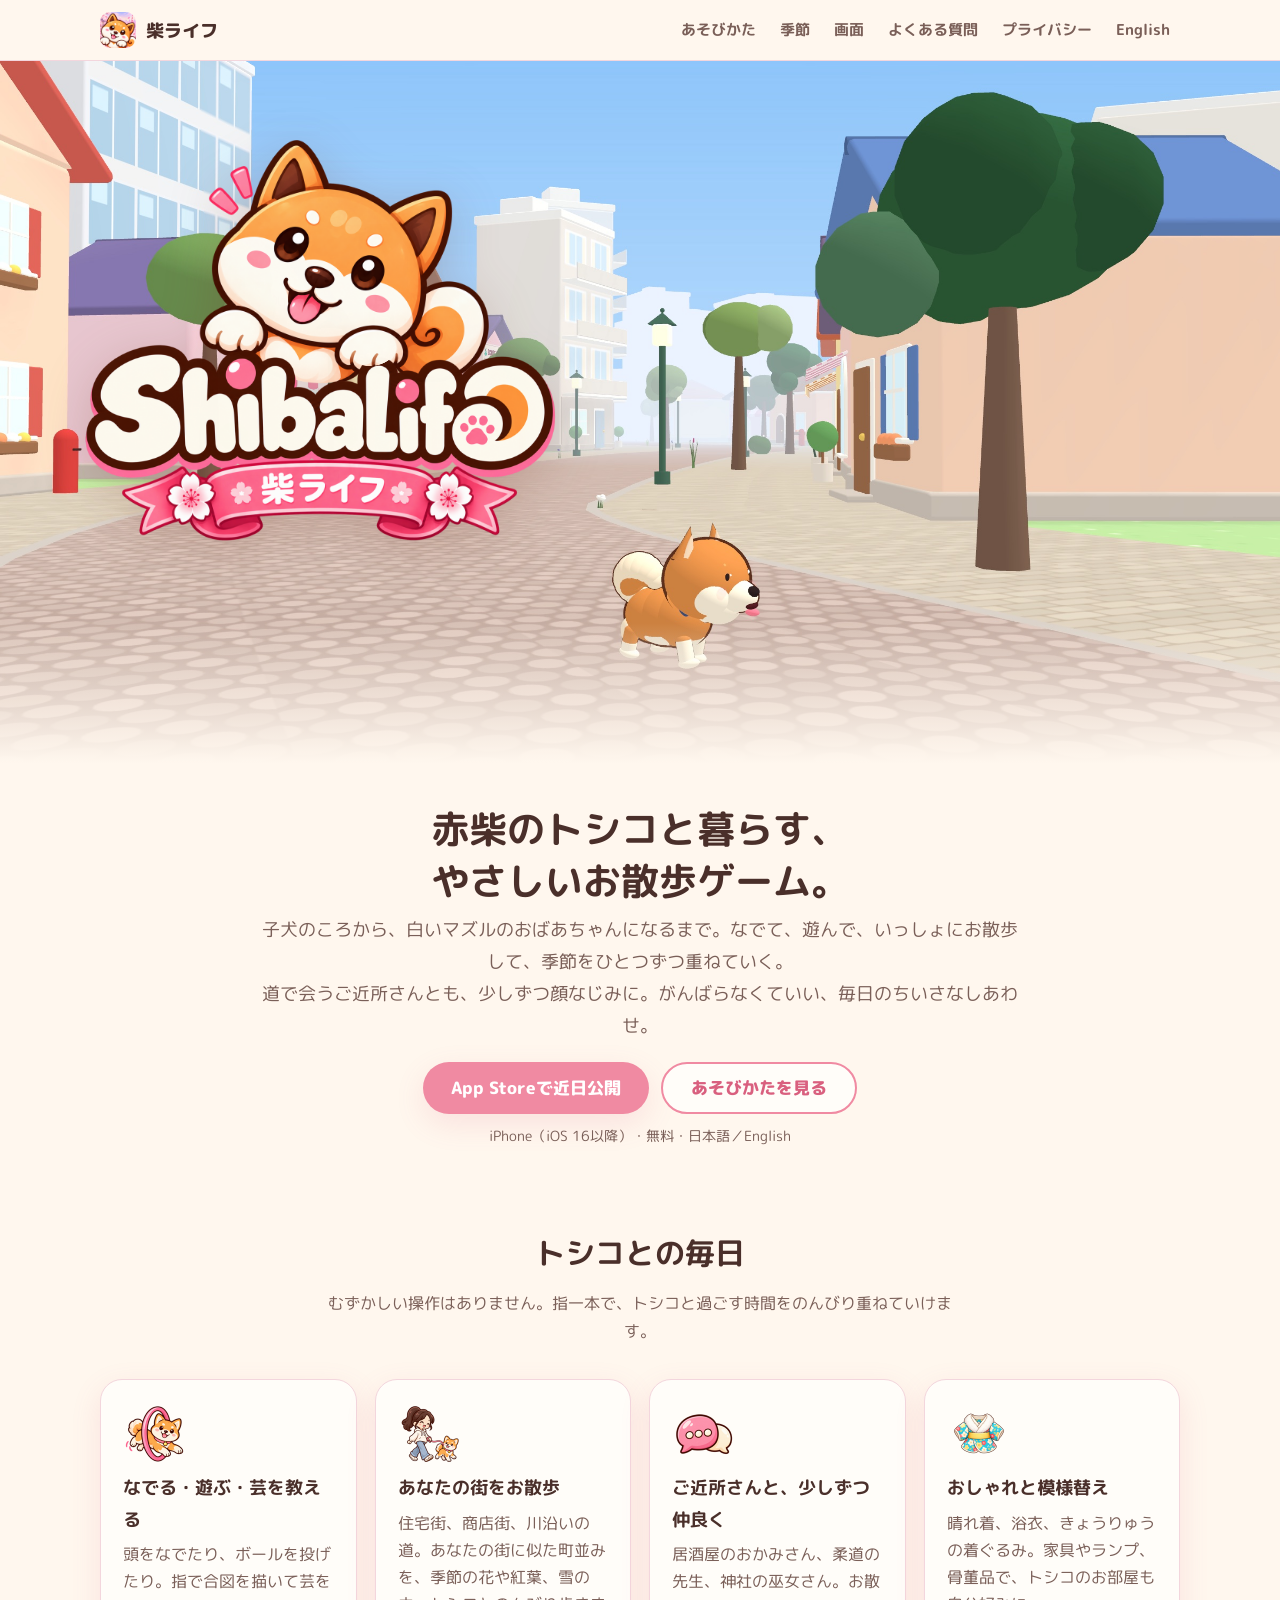
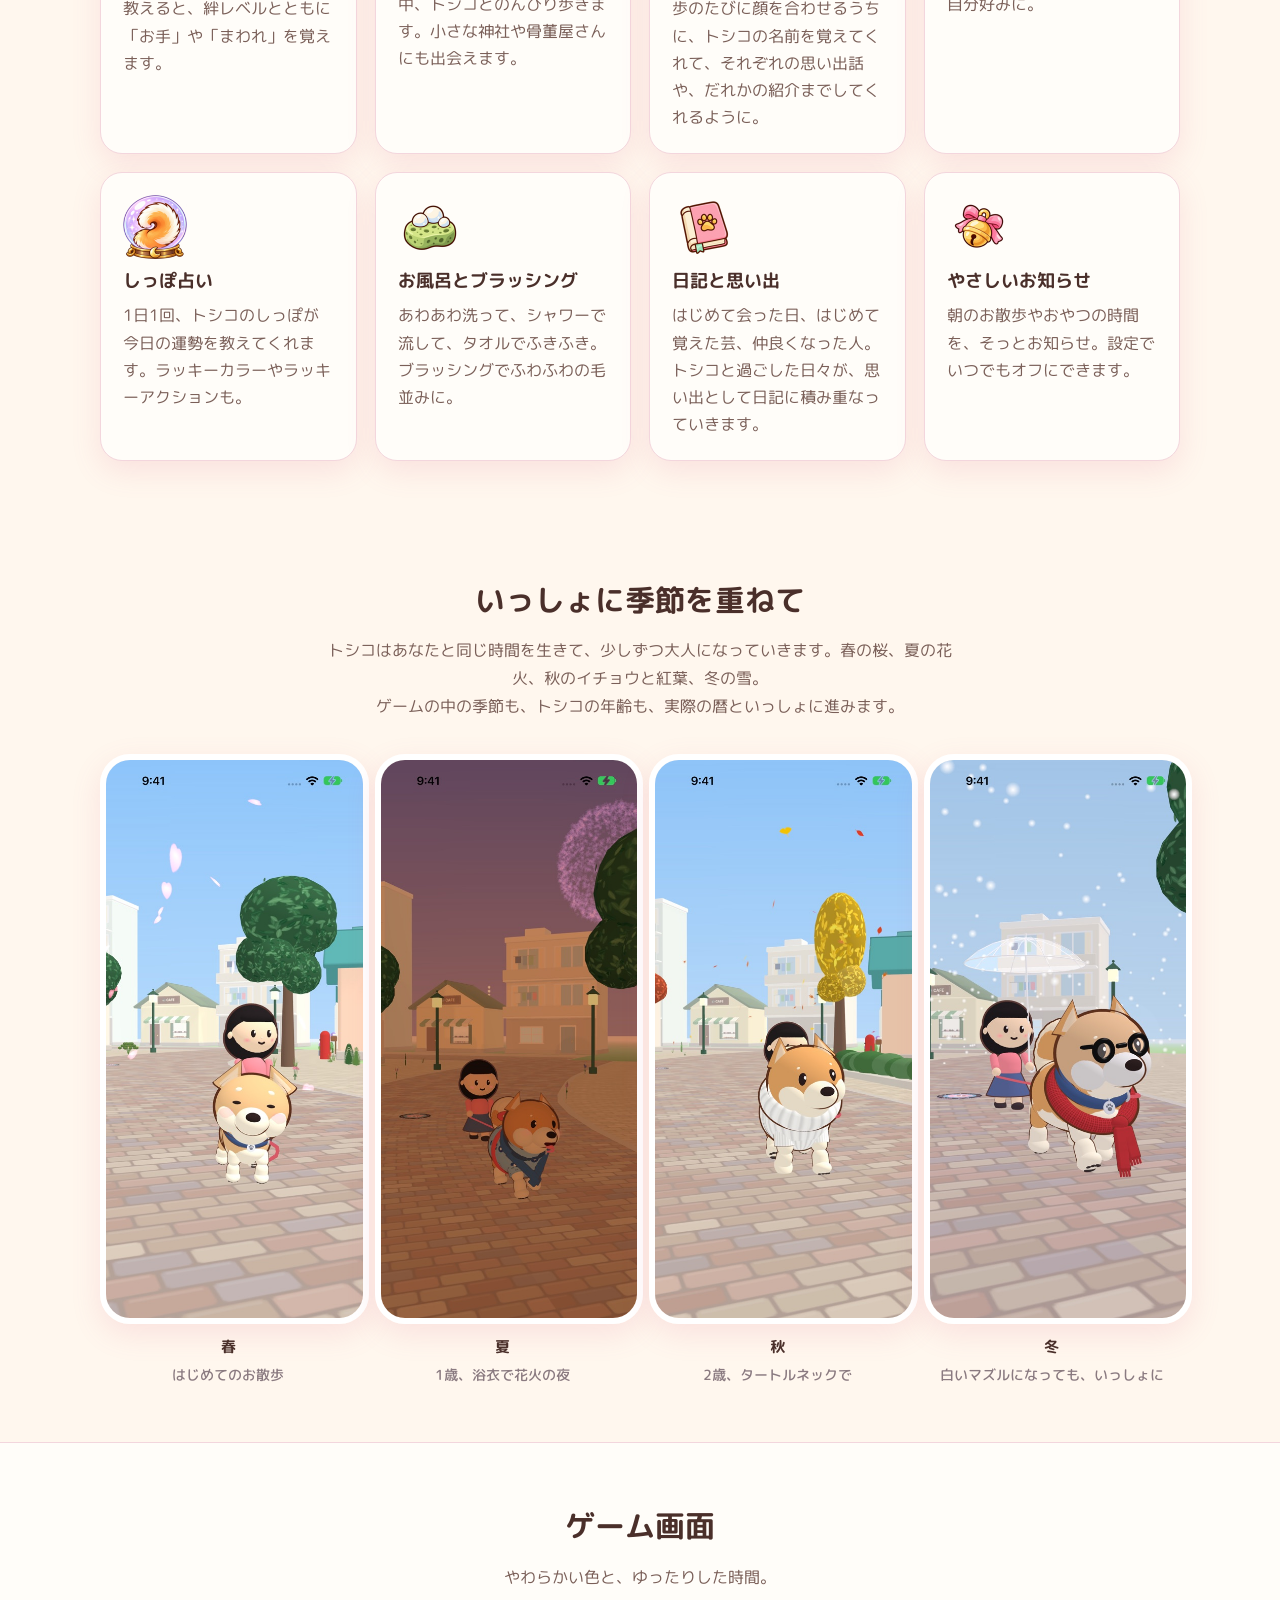
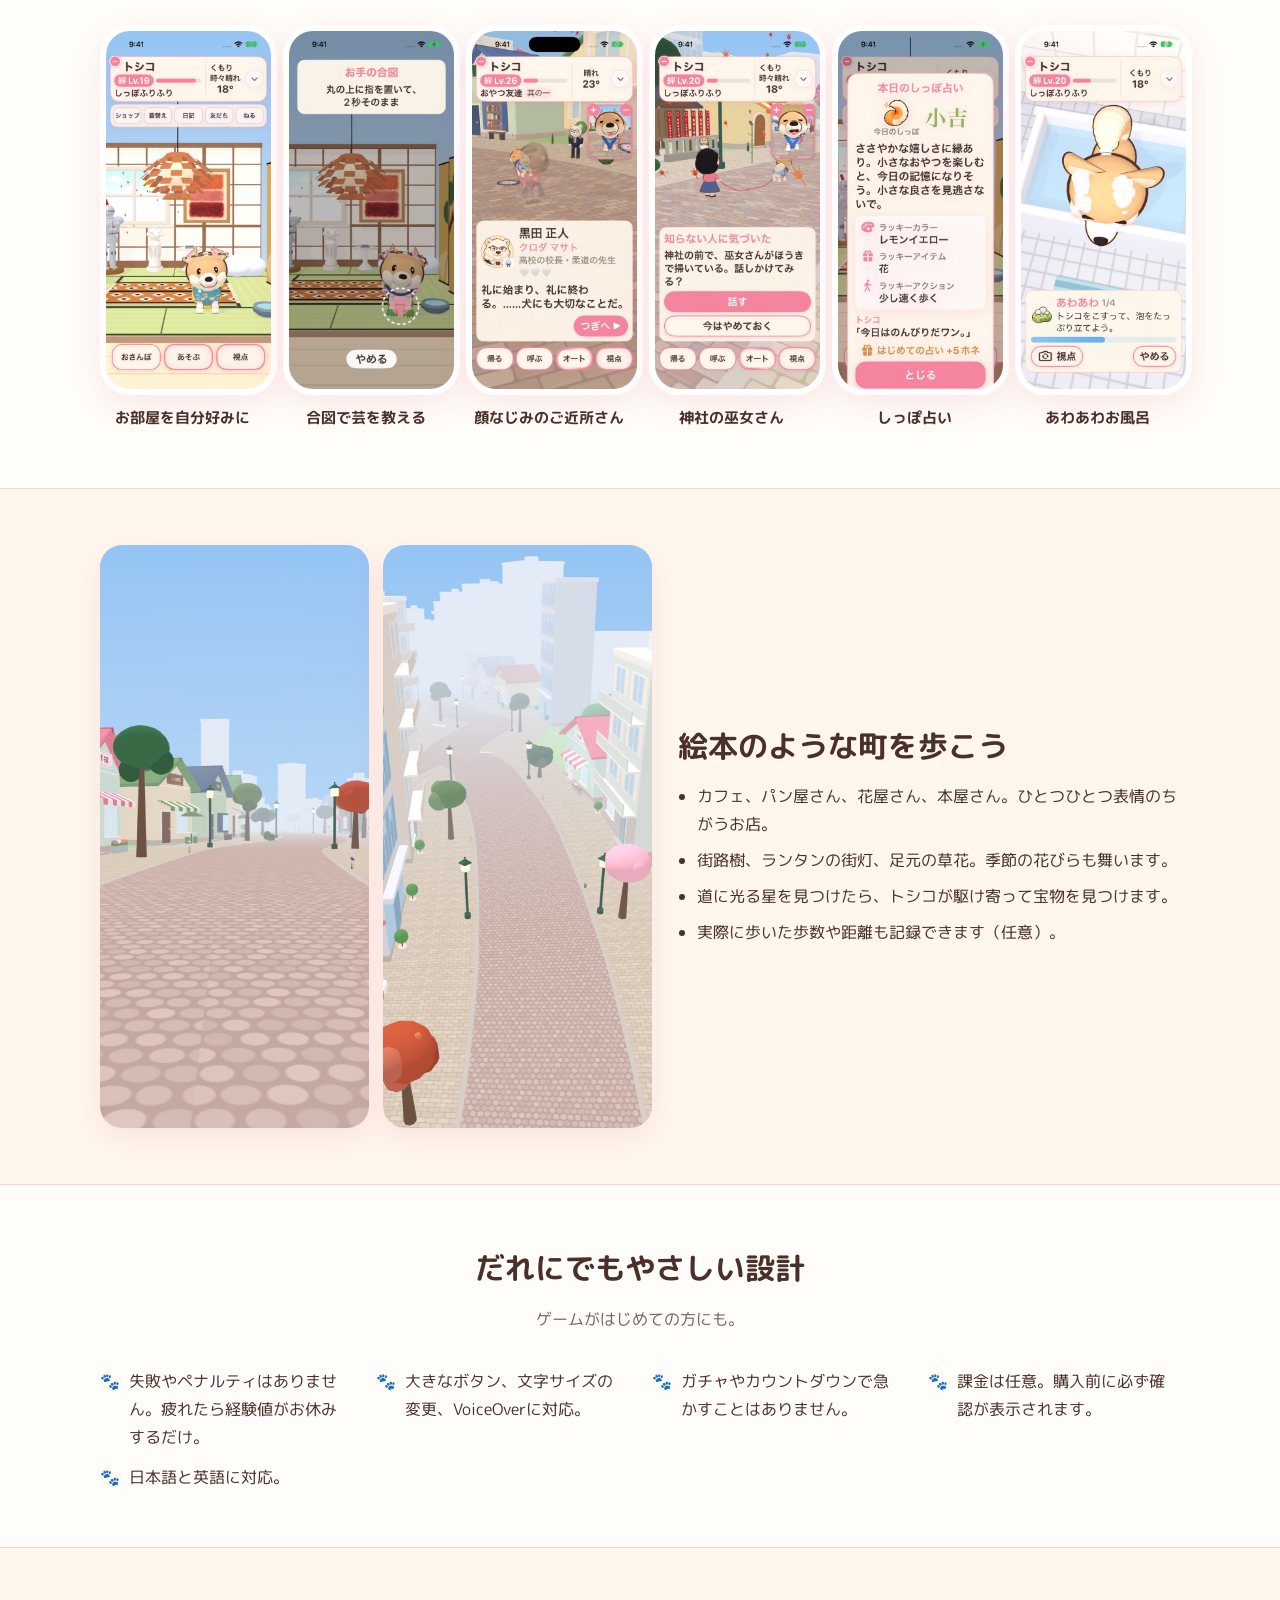
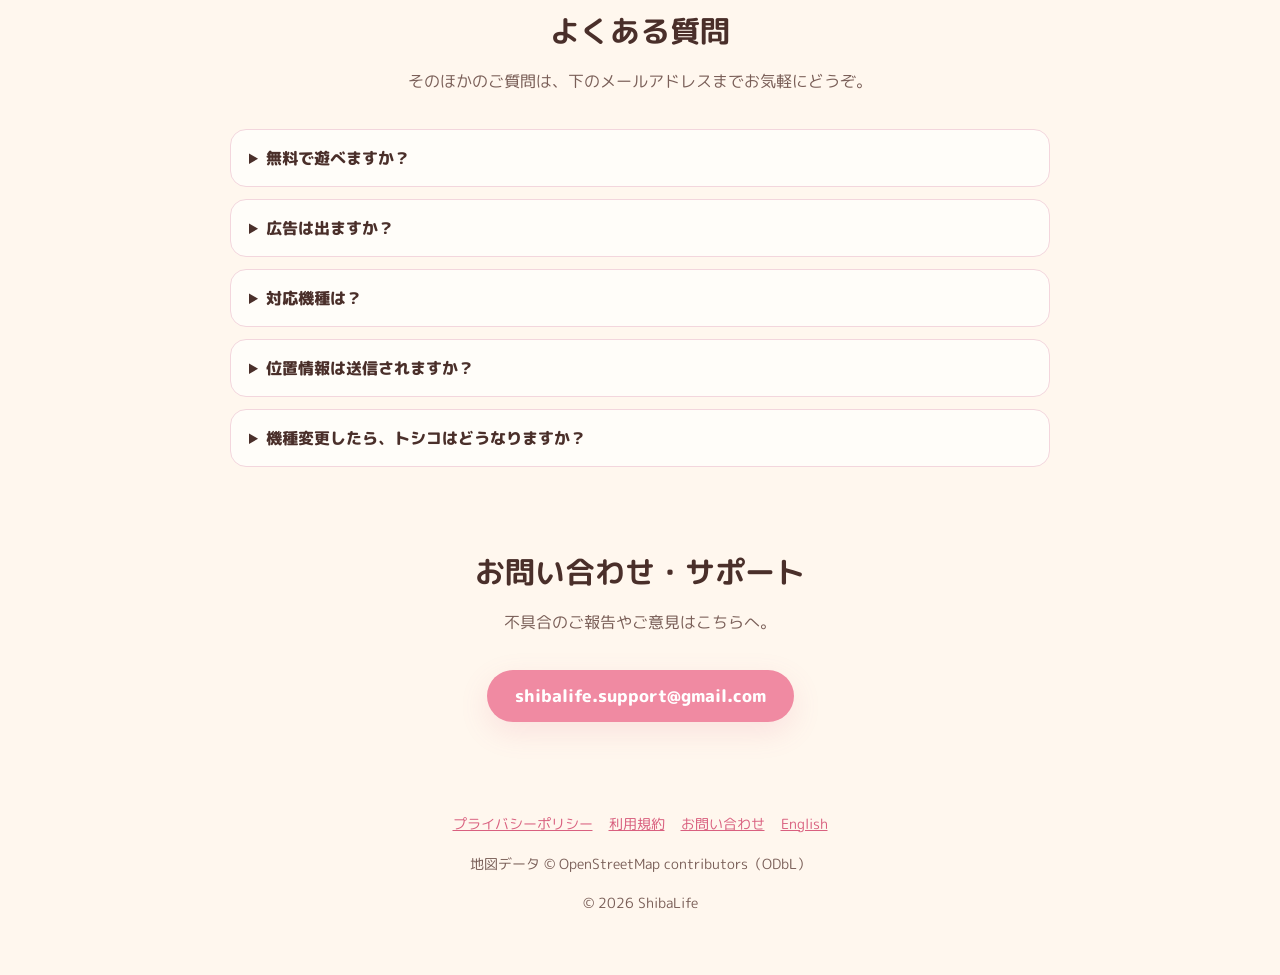
==== index.html @ 9d71ab6c "Site: new autumn picture (golden ginkgo, three kinds of falling leaves) Co-Authored-By: Claude Opus " ====
<!doctype html>
<html lang="ja">
<head>
<meta charset="utf-8">
<meta name="viewport" content="width=device-width, initial-scale=1">
<title>柴ライフ ShibaLife ｜ 柴犬トシコと暮らす、やさしいお散歩ゲーム（iPhone）</title>
<meta name="description" content="柴ライフ（ShibaLife）は、赤柴のトシコと暮らすiPhone向けのやさしいお散歩ゲーム。子犬から年を重ねるトシコと、季節をめぐり、ご近所さんと仲良くなりながら、あなたの街に似た町をいっしょにお散歩。失敗もペナルティもない、だれにでもやさしい設計です。">
<meta name="keywords" content="柴犬,柴犬ゲーム,犬ゲーム,お散歩ゲーム,育成ゲーム,iPhoneゲーム,癒しゲーム,東京,ShibaLife,柴ライフ">
<link rel="canonical" href="https://shibalife.jp/">
<link rel="alternate" hreflang="ja" href="https://shibalife.jp/">
<link rel="alternate" hreflang="en" href="https://shibalife.jp/en/">
<link rel="alternate" hreflang="x-default" href="https://shibalife.jp/">
<meta name="theme-color" content="#fdf1f3">
<link rel="icon" type="image/png" href="/img/favicon.png">
<link rel="apple-touch-icon" href="/img/apple-touch-icon.png">
<meta property="og:type" content="website">
<meta property="og:site_name" content="柴ライフ ShibaLife">
<meta property="og:title" content="柴ライフ ShibaLife ｜ 柴犬トシコと暮らすお散歩ゲーム">
<meta property="og:description" content="赤柴のトシコと暮らす、やさしいiPhoneゲーム。なでて、遊んで、あなたの街をいっしょにお散歩。">
<meta property="og:url" content="https://shibalife.jp/">
<meta property="og:image" content="https://shibalife.jp/img/og.jpg">
<meta property="og:image:width" content="1200">
<meta property="og:image:height" content="630">
<meta property="og:locale" content="ja_JP">
<meta property="og:locale:alternate" content="en_US">
<meta name="twitter:card" content="summary_large_image">
<meta name="twitter:title" content="柴ライフ ShibaLife">
<meta name="twitter:description" content="柴犬トシコと暮らす、やさしいお散歩ゲーム（iPhone）">
<meta name="twitter:image" content="https://shibalife.jp/img/og.jpg">
<link rel="preconnect" href="https://fonts.googleapis.com">
<link rel="preconnect" href="https://fonts.gstatic.com" crossorigin>
<link href="https://fonts.googleapis.com/css2?family=M+PLUS+Rounded+1c:wght@500;700;800&display=swap" rel="stylesheet">
<link rel="stylesheet" href="/style.css">
<script type="application/ld+json">
{
  "@context": "https://schema.org",
  "@type": "MobileApplication",
  "name": "柴ライフ ShibaLife",
  "alternateName": ["ShibaLife", "柴ライフ", "Shiba Life - Toshiko's Story"],
  "operatingSystem": "iOS 16.0以降",
  "applicationCategory": "GameApplication",
  "genre": "シミュレーション",
  "inLanguage": ["ja", "en"],
  "description": "赤柴のトシコと暮らす、やさしいお散歩ゲーム。子犬から年を重ねるトシコと季節をめぐり、ご近所さんと仲良くなりながら、あなたの街をいっしょにお散歩。",
  "image": "https://shibalife.jp/img/og.jpg",
  "screenshot": ["https://shibalife.jp/img/s_ja_room.jpg", "https://shibalife.jp/img/s_ja_trick.jpg", "https://shibalife.jp/img/s_ja_neighbor.jpg", "https://shibalife.jp/img/s_ja_shrine.jpg", "https://shibalife.jp/img/s_ja_fortune.jpg", "https://shibalife.jp/img/s_ja_bath.jpg"],
  "offers": { "@type": "Offer", "price": "0", "priceCurrency": "JPY" },
  "url": "https://shibalife.jp/"
}
</script>
<script type="application/ld+json">
{
  "@context": "https://schema.org",
  "@type": "FAQPage",
  "mainEntity": [
    {"@type": "Question", "name": "無料で遊べますか？", "acceptedAnswer": {"@type": "Answer", "text": "はい、無料で最後まで遊べます。見た目アイテム用の「ホシ」を任意で購入できるほか、広告が表示されなくなり、入会時と毎月ホシがもらえる「SLケネルクラブ」（月額¥500）もあります（ホシの数は購入画面に表示されます）。遊びの進み方は変わりません。"}},
    {"@type": "Question", "name": "広告は出ますか？", "acceptedAnswer": {"@type": "Answer", "text": "本アプリは広告を表示する場合があります（動画広告、全画面広告、バナー広告など）。広告の表示形式は今後変わることがあります。「SLケネルクラブ」に入会すると広告は表示されません。購入は任意で、購入前に必ず確認が表示されます。"}},
    {"@type": "Question", "name": "対応機種は？", "acceptedAnswer": {"@type": "Answer", "text": "iOS 16.0以降のiPhone（iPhone X以降）に対応しています。"}},
    {"@type": "Question", "name": "位置情報は送信されますか？", "acceptedAnswer": {"@type": "Answer", "text": "正確な位置は端末の外へ送りません。天気と街並みを調べるときだけ、約1kmに丸めたおおまかな範囲を使います。"}}
  ]
}
</script>
</head>
<body>
<header class="top">
  <div class="wrap">
    <a class="brand" href="/"><img src="/img/apple-touch-icon.png" alt="" width="36" height="36">柴ライフ</a>
    <nav aria-label="メニュー">
      <a href="#features">あそびかた</a>
      <a class="hide-sm" href="#seasons">季節</a>
      <a class="hide-sm" href="#screens">画面</a>
      <a class="hide-sm" href="#faq">よくある質問</a>
      <a class="hide-sm" href="/privacy.html">プライバシー</a>
      <a href="/en/" hreflang="en" lang="en">English</a>
    </nav>
  </div>
</header>

<main>
  <div class="hero">
    <div class="scene wide wide-only">
      <img src="/img/hero_street.jpg" width="2400" height="1350" alt="ShibaLife の町並みを散歩する赤柴のトシコ" fetchpriority="high">
      <div class="lockup" aria-hidden="true">
        <img class="dog" src="/img/toshiko.png" width="800" height="800" alt="">
        <img class="paws" src="/img/toshiko.png" width="800" height="800" alt="">
        <img class="logo" src="/img/logo.png" width="1400" height="505" alt="">
        <img class="ribbon" src="/img/ribbon.png" width="1100" height="367" alt="">
      </div>
    </div>
    <div class="scene tall-only">
      <img src="/img/hero_title.jpg" width="1206" height="1250" alt="柴ライフ ShibaLife のタイトル画面：桜と東京の街並み、ロゴから顔をのぞかせるトシコ">
    </div>
    <div class="cta-band reveal">
      <div class="wrap">
        <h1>赤柴のトシコと暮らす、<br>やさしいお散歩ゲーム。</h1>
        <p class="lead">子犬のころから、白いマズルのおばあちゃんになるまで。なでて、遊んで、いっしょにお散歩して、季節をひとつずつ重ねていく。<br>道で会うご近所さんとも、少しずつ顔なじみに。がんばらなくていい、毎日のちいさなしあわせ。</p>
        <div class="btns">
          <span class="btn" aria-disabled="true">App Storeで近日公開</span>
          <a class="btn ghost" href="#features">あそびかたを見る</a>
        </div>
        <p class="note">iPhone（iOS 16以降）・無料・日本語／English</p>
      </div>
    </div>
  </div>

  <section data-reveal id="features">
    <div class="wrap">
      <h2>トシコとの毎日</h2>
      <p class="sub">むずかしい操作はありません。指一本で、トシコと過ごす時間をのんびり重ねていけます。</p>
      <div class="cards">
        <article class="card"><img class="ic" src="/img/ic/training.png" width="64" height="64" alt=""><h3>なでる・遊ぶ・芸を教える</h3><p>頭をなでたり、ボールを投げたり。指で合図を描いて芸を教えると、絆レベルとともに「お手」や「まわれ」を覚えます。</p></article>
        <article class="card"><img class="ic" src="/img/ic/walking.png" width="64" height="64" alt=""><h3>あなたの街をお散歩</h3><p>住宅街、商店街、川沿いの道。あなたの街に似た町並みを、季節の花や紅葉、雪の中、トシコとのんびり歩きます。小さな神社や骨董屋さんにも出会えます。</p></article>
        <article class="card"><img class="ic" src="/img/ic/chat.png" width="64" height="64" alt=""><h3>ご近所さんと、少しずつ仲良く</h3><p>居酒屋のおかみさん、柔道の先生、神社の巫女さん。お散歩のたびに顔を合わせるうちに、トシコの名前を覚えてくれて、それぞれの思い出話や、だれかの紹介までしてくれるように。</p></article>
        <article class="card"><img class="ic" src="/img/ic/floral_kimono.png" width="64" height="64" alt=""><h3>おしゃれと模様替え</h3><p>晴れ着、浴衣、きょうりゅうの着ぐるみ。家具やランプ、骨董品で、トシコのお部屋も自分好みに。</p></article>
        <article class="card"><img class="ic" src="/img/ic/fortune.png" width="64" height="64" alt=""><h3>しっぽ占い</h3><p>1日1回、トシコのしっぽが今日の運勢を教えてくれます。ラッキーカラーやラッキーアクションも。</p></article>
        <article class="card"><img class="ic" src="/img/ic/lather.png" width="64" height="64" alt=""><h3>お風呂とブラッシング</h3><p>あわあわ洗って、シャワーで流して、タオルでふきふき。ブラッシングでふわふわの毛並みに。</p></article>
        <article class="card"><img class="ic" src="/img/ic/diary.png" width="64" height="64" alt=""><h3>日記と思い出</h3><p>はじめて会った日、はじめて覚えた芸、仲良くなった人。トシコと過ごした日々が、思い出として日記に積み重なっていきます。</p></article>
        <article class="card"><img class="ic" src="/img/ic/little_bell.png" width="64" height="64" alt=""><h3>やさしいお知らせ</h3><p>朝のお散歩やおやつの時間を、そっとお知らせ。設定でいつでもオフにできます。</p></article>
      </div>
    </div>
  </section>

  <section data-reveal id="seasons">
    <div class="wrap">
      <h2>いっしょに季節を重ねて</h2>
      <p class="sub">トシコはあなたと同じ時間を生きて、少しずつ大人になっていきます。春の桜、夏の花火、秋のイチョウと紅葉、冬の雪。<br>ゲームの中の季節も、トシコの年齢も、実際の暦といっしょに進みます。</p>
      <div class="shots four">
        <figure><img src="/img/season_spring.jpg" width="506" height="1100" loading="lazy" alt="桜の花びらが舞う春の道を、首輪とリードだけの子犬のトシコが歩く"><figcaption>春<small>はじめてのお散歩</small></figcaption></figure>
        <figure><img src="/img/season_summer.jpg" width="506" height="1100" loading="lazy" alt="花火が上がる夏の夕暮れ、浴衣を着た1歳のトシコ"><figcaption>夏<small>1歳、浴衣で花火の夜</small></figcaption></figure>
        <figure><img src="/img/season_autumn.jpg" width="506" height="1100" loading="lazy" alt="黄色いイチョウと紅葉の葉が舞う秋の道、白いリブのタートルネックを着た2歳のトシコ"><figcaption>秋<small>2歳、タートルネックで</small></figcaption></figure>
        <figure><img src="/img/season_winter.jpg" width="506" height="1100" loading="lazy" alt="雪の中、マフラーと黒ぶちめがねの、マズルが白くなったトシコ"><figcaption>冬<small>白いマズルになっても、いっしょに</small></figcaption></figure>
      </div>
    </div>
  </section>

  <section data-reveal id="screens" style="background: var(--paper); border-block: 1.5px solid var(--line);">
    <div class="wrap">
      <h2>ゲーム画面</h2>
      <p class="sub">やわらかい色と、ゆったりした時間。</p>
      <div class="shots">
        <figure><img src="/img/s_ja_room.jpg" width="506" height="1100" loading="lazy" alt="家具や骨董品を飾った和室で、晴れ着と花かんむりのトシコ"><figcaption>お部屋を自分好みに</figcaption></figure>
        <figure><img src="/img/s_ja_trick.jpg" width="506" height="1100" loading="lazy" alt="丸の上に指を置いて「お手」を教える画面"><figcaption>合図で芸を教える</figcaption></figure>
        <figure><img src="/img/s_ja_neighbor.jpg" width="506" height="1100" loading="lazy" alt="柔道の先生、黒田正人さんと話すお散歩中の場面"><figcaption>顔なじみのご近所さん</figcaption></figure>
        <figure><img src="/img/s_ja_shrine.jpg" width="506" height="1100" loading="lazy" alt="神社の前で掃除をする巫女さんに出会う場面"><figcaption>神社の巫女さん</figcaption></figure>
        <figure><img src="/img/s_ja_fortune.jpg" width="506" height="1100" loading="lazy" alt="しっぽ占いの結果。小吉とラッキーカラー"><figcaption>しっぽ占い</figcaption></figure>
        <figure><img src="/img/s_ja_bath.jpg" width="506" height="1100" loading="lazy" alt="お風呂で泡だらけのトシコ"><figcaption>あわあわお風呂</figcaption></figure>
      </div>
    </div>
  </section>

  <section data-reveal id="town">
    <div class="wrap town">
      <div class="pics">
        <img src="/img/town_street.jpg" width="460" height="1000" loading="lazy" alt="パステルカラーのお店が並ぶ通り">
        <img src="/img/town_aerial.jpg" width="460" height="1000" loading="lazy" alt="上から見たお散歩道と町並み">
      </div>
      <div>
        <h2 style="text-align:left">絵本のような町を歩こう</h2>
        <ul>
          <li>カフェ、パン屋さん、花屋さん、本屋さん。ひとつひとつ表情のちがうお店。</li>
          <li>街路樹、ランタンの街灯、足元の草花。季節の花びらも舞います。</li>
          <li>道に光る星を見つけたら、トシコが駆け寄って宝物を見つけます。</li>
          <li>実際に歩いた歩数や距離も記録できます（任意）。</li>
        </ul>
      </div>
    </div>
  </section>

  <section data-reveal class="promise">
    <div class="wrap">
      <h2>だれにでもやさしい設計</h2>
      <p class="sub">ゲームがはじめての方にも。</p>
      <ul>
        <li>失敗やペナルティはありません。疲れたら経験値がお休みするだけ。</li>
        <li>大きなボタン、文字サイズの変更、VoiceOverに対応。</li>
        <li>ガチャやカウントダウンで急かすことはありません。</li>
        <li>課金は任意。購入前に必ず確認が表示されます。</li>
        <li>日本語と英語に対応。</li>
      </ul>
    </div>
  </section>

  <section id="faq">
    <div class="wrap" style="max-width: 820px;">
      <h2>よくある質問</h2>
      <p class="sub">そのほかのご質問は、下のメールアドレスまでお気軽にどうぞ。</p>
      <details><summary>無料で遊べますか？</summary><p>はい、無料で最後まで遊べます。見た目アイテム用の「ホシ」を任意で購入できるほか、広告が表示されなくなり、入会時と毎月ホシがもらえる「SLケネルクラブ」（月額¥500）もあります（ホシの数は購入画面に表示されます）。遊びの進み方は変わりません。</p></details>
      <details><summary>広告は出ますか？</summary><p>本アプリは広告を表示する場合があります（動画広告、全画面広告、バナー広告など）。広告の表示形式は今後変わることがあります。「SLケネルクラブ」に入会すると広告は表示されません。購入は任意で、購入前に必ず確認が表示されます。</p></details>
      <details><summary>対応機種は？</summary><p>iOS 16.0以降のiPhone（iPhone X以降）に対応しています。</p></details>
      <details><summary>位置情報は送信されますか？</summary><p>正確な位置は端末の外へ送りません。天気と街並みを調べるときだけ、約1kmに丸めたおおまかな範囲を使います。くわしくは<a href="/privacy.html">プライバシーポリシー</a>をご覧ください。</p></details>
      <details><summary>機種変更したら、トシコはどうなりますか？</summary><p>設定の「引き継ぎ・バックアップ」で引き継ぎコードを作れば、新しいiPhoneでコードを入力するだけで、性格・レベル・アイテム・日記まで、そのままトシコを連れていけます。ファイルに保存しておくこともできます。</p></details>
    </div>
  </section>

  <section id="support" style="padding-top: 10px;">
    <div class="wrap" style="text-align:center">
      <h2>お問い合わせ・サポート</h2>
      <p class="sub">不具合のご報告やご意見はこちらへ。</p>
      <a class="btn" href="mailto:shibalife.support@gmail.com">shibalife.support@gmail.com</a>
    </div>
  </section>
</main>

<footer>
  <div class="wrap">
    <nav><a href="/privacy.html">プライバシーポリシー</a><a href="/terms.html">利用規約</a><a href="mailto:shibalife.support@gmail.com">お問い合わせ</a><a href="/en/" hreflang="en" lang="en">English</a></nav>
    <p>地図データ © OpenStreetMap contributors（ODbL）</p>
    <p>© 2026 ShibaLife</p>
  </div>
</footer>
<script>
  // Sections fade in as they scroll into view.
  (function () {
    var els = document.querySelectorAll('.reveal, [data-reveal] > .wrap');
    els.forEach(function (e) { e.classList.add('reveal'); });
    if (!('IntersectionObserver' in window)) { els.forEach(function (e) { e.classList.add('in'); }); return; }
    var io = new IntersectionObserver(function (es) {
      es.forEach(function (x) { if (x.isIntersecting) { x.target.classList.add('in'); io.unobserve(x.target); } });
    }, { threshold: 0, rootMargin: '0px 0px -8% 0px' });
    els.forEach(function (e) { io.observe(e); });
    // Safety net: never leave anything hidden (fast jumps, old browsers, screenshots, crawlers).
    setTimeout(function () { els.forEach(function (e) { e.classList.add('in'); }); }, 2500);
  })();
</script>
</body>
</html>
---- style.css ----
:root {
  --cream: #fff7ee;
  --paper: #fffdf9;
  --pink: #f08aa2;
  --pink-deep: #d9607f;
  --pink-soft: #fde3ea;
  --ink: #4a2f2a;
  --ink-soft: #7a5f58;
  --orange: #f2a14b;
  --line: #f3d6dd;
  --radius: 22px;
  --shadow: 0 10px 30px rgba(217, 96, 127, 0.14);
}
* { box-sizing: border-box; }
html { scroll-behavior: smooth; }
body {
  margin: 0;
  background: var(--cream);
  color: var(--ink);
  font-family: "M PLUS Rounded 1c", "Hiragino Maru Gothic ProN", "Hiragino Sans", system-ui, sans-serif;
  line-height: 1.75;
  -webkit-font-smoothing: antialiased;
}
img { max-width: 100%; display: block; }
a { color: var(--pink-deep); }
.wrap { width: min(1080px, 100% - 32px); margin-inline: auto; }

/* Header */
.top {
  position: sticky; top: 0; z-index: 10;
  background: rgba(255, 247, 238, 0.86);
  backdrop-filter: blur(10px); -webkit-backdrop-filter: blur(10px);
  border-bottom: 1px solid var(--line);
}
.top .wrap { display: flex; align-items: center; justify-content: space-between; gap: 12px; min-height: 60px; }
.brand { display: flex; align-items: center; gap: 10px; text-decoration: none; color: var(--ink); font-weight: 800; font-size: 1.15rem; white-space: nowrap; flex-shrink: 0; }
.brand img { width: 36px; height: 36px; border-radius: 10px; }
.top nav { display: flex; gap: 4px; justify-content: flex-end; overflow-x: auto; scrollbar-width: none; min-width: 0; }
.top nav::-webkit-scrollbar { display: none; }
.top nav a { text-decoration: none; color: var(--ink-soft); font-weight: 700; font-size: .92rem; padding: 8px 10px; border-radius: 999px; white-space: nowrap; }
@media (max-width: 560px) {
  .top nav a { font-size: .84rem; padding: 8px 7px; }
  .top nav a.hide-sm { display: none; }
}
.top nav a:hover, .top nav a[aria-current] { background: var(--pink-soft); color: var(--pink-deep); }

/* Hero: a crisp in-game scene with the ShibaLife lock-up over it (phones: the in-game title screen) */
.hero { position: relative; background: var(--cream); overflow: hidden; }
.hero .scene { position: relative; }
.hero .scene > img { width: 100%; height: auto; display: block; }
.hero .scene.wide > img { height: min(78vh, 56.25vw); object-fit: cover; object-position: center 60%; }
/* A long soft fade from the picture into the cream section below */
.hero .scene::after { content: ""; position: absolute; left: 0; right: 0; bottom: 0; height: 20%;
  background: linear-gradient(to bottom, rgba(255,247,238,0) 0%, rgba(255,247,238,.55) 55%, var(--cream) 100%); pointer-events: none; }
.lockup { position: absolute; left: 25%; top: 7%; width: min(38vw, 560px); transform: translateX(-50%);
  filter: drop-shadow(0 10px 24px rgba(120, 60, 40, .22)); }
.lockup img { display: block; width: 100%; height: auto; }
.lockup .dog, .lockup .paws { width: 63%; margin: 0 auto -19.7% 22.5%; }
.lockup .paws { position: absolute; top: 0; left: 0; margin: 0 0 0 22.5%;
  -webkit-mask-image: radial-gradient(ellipse 11% 9.5% at 16% 72%, #000 70%, transparent 72%), radial-gradient(ellipse 12% 9% at 60% 77%, #000 70%, transparent 72%);
  mask-image: radial-gradient(ellipse 11% 9.5% at 16% 72%, #000 70%, transparent 72%), radial-gradient(ellipse 12% 9% at 60% 77%, #000 70%, transparent 72%);
  z-index: 3; }
.lockup .logo { position: relative; z-index: 2; }
.lockup .ribbon { position: relative; z-index: 4; width: 85%; margin: -12.5% auto 0; }
.wide-only { display: block; } .tall-only { display: none; }
@media (max-width: 700px) {
  .wide-only { display: none; } .tall-only { display: block; }
  .hero .scene.tall-only::after { height: 9%; }
  .hero .cta-band { padding-top: 26px; }
}
.hero .cta-band { position: relative; background: var(--cream); padding: 40px 0 8px; text-align: center; }
.hero h1 { font-size: clamp(1.5rem, 4.6vw, 2.4rem); margin: 0 0 6px; line-height: 1.35; }
.hero .lead { margin: 0 auto 20px; max-width: 42em; color: var(--ink-soft); font-size: clamp(1rem, 2.4vw, 1.15rem); }
/* Fade-in as it arrives */
.reveal { opacity: 0; transform: translateY(18px); transition: opacity 1.1s ease, transform 1.1s ease; }
.reveal.in { opacity: 1; transform: none; }
@media (prefers-reduced-motion: reduce) { .reveal { opacity: 1; transform: none; transition: none; } }
.btn {
  display: inline-flex; align-items: center; gap: 10px; min-height: 52px; padding: 0 28px;
  border-radius: 999px; background: var(--pink); color: #fff; text-decoration: none; font-weight: 800;
  box-shadow: var(--shadow); font-size: 1.05rem;
}
.btn.ghost { background: var(--paper); color: var(--pink-deep); border: 2px solid var(--pink); box-shadow: none; }
.btns { display: flex; gap: 12px; justify-content: center; flex-wrap: wrap; }
.note { font-size: .88rem; color: var(--ink-soft); margin-top: 10px; }

/* Sections */
section { padding: 56px 0; }
h2 { font-size: clamp(1.35rem, 3.6vw, 1.9rem); text-align: center; margin: 0 0 10px; }
h2 + .sub { text-align: center; color: var(--ink-soft); margin: 0 auto 34px; max-width: 40em; }
.cards { display: grid; grid-template-columns: repeat(auto-fit, minmax(230px, 1fr)); gap: 18px; }
.card { background: var(--paper); border: 1.5px solid var(--line); border-radius: var(--radius); padding: 22px; box-shadow: var(--shadow); }
.card h3 { margin: 6px 0 6px; font-size: 1.12rem; }
.card p { margin: 0; color: var(--ink-soft); font-size: .97rem; }
.card .ic { width: 64px; height: 64px; display: block; }

/* Screenshots */
.shots { display: grid; grid-template-columns: repeat(3, 1fr); gap: 18px; align-items: start; }   /* six shots: 6, 3 or 2 across, never a lone one */
@media (min-width: 1000px) { .shots { grid-template-columns: repeat(6, 1fr); } }
@media (max-width: 520px) { .shots { grid-template-columns: repeat(2, 1fr); gap: 12px; } }
/* The seasons: four across, two by two on narrow screens. */
.shots.four { grid-template-columns: repeat(2, 1fr); }
@media (min-width: 760px) { .shots.four { grid-template-columns: repeat(4, 1fr); } }
.shots figcaption small { display: block; font-weight: 500; font-size: .85rem; color: var(--muted, #8a7a80); margin-top: 2px; }
.shots figure { margin: 0; text-align: center; }
.shots img { border-radius: 30px; border: 6px solid #fff; box-shadow: var(--shadow); width: 100%; height: auto; max-width: 300px; margin: 0 auto; box-sizing: content-box; }
.shots figure { max-width: 312px; margin: 0 auto; width: 100%; }
.shots figcaption { margin-top: 10px; font-weight: 700; font-size: .95rem; }

/* Town */
.town { display: grid; grid-template-columns: 1.1fr 1fr; gap: 26px; align-items: center; }
.town .pics { display: grid; grid-template-columns: 1fr 1fr; gap: 14px; }
.town .pics img { border-radius: var(--radius); box-shadow: var(--shadow); width: 100%; height: auto; }
.town ul { padding-left: 1.2em; margin: 0; }
.town li { margin-bottom: 8px; }
@media (max-width: 760px) { .town { grid-template-columns: 1fr; } }

/* Promise band */
.promise { background: var(--paper); border-block: 1.5px solid var(--line); }
.promise ul { list-style: none; padding: 0; margin: 0; display: grid; grid-template-columns: repeat(auto-fit, minmax(240px, 1fr)); gap: 12px 24px; }
.promise li { padding-left: 1.8em; position: relative; }
.promise li::before { content: "🐾"; position: absolute; left: 0; }

/* FAQ */
details { background: var(--paper); border: 1.5px solid var(--line); border-radius: 16px; padding: 14px 18px; margin-bottom: 12px; }
summary { cursor: pointer; font-weight: 800; }
details p { margin: 10px 0 0; color: var(--ink-soft); }

/* Long-form (privacy) */
.doc { background: var(--paper); border: 1.5px solid var(--line); border-radius: var(--radius); padding: clamp(20px, 4vw, 44px); margin: 36px auto; max-width: 820px; }
.doc h1 { font-size: clamp(1.4rem, 4vw, 1.9rem); margin-top: 0; }
.doc h2 { text-align: left; font-size: 1.2rem; margin-top: 30px; }
.doc table { border-collapse: collapse; width: 100%; font-size: .95rem; }
.doc th, .doc td { border: 1px solid var(--line); padding: 8px 10px; text-align: left; vertical-align: top; }
.doc th { background: var(--pink-soft); }
.table-scroll { overflow-x: auto; }

footer { padding: 34px 0 44px; text-align: center; color: var(--ink-soft); font-size: .9rem; }
footer nav { display: flex; gap: 16px; justify-content: center; flex-wrap: wrap; margin-bottom: 10px; }
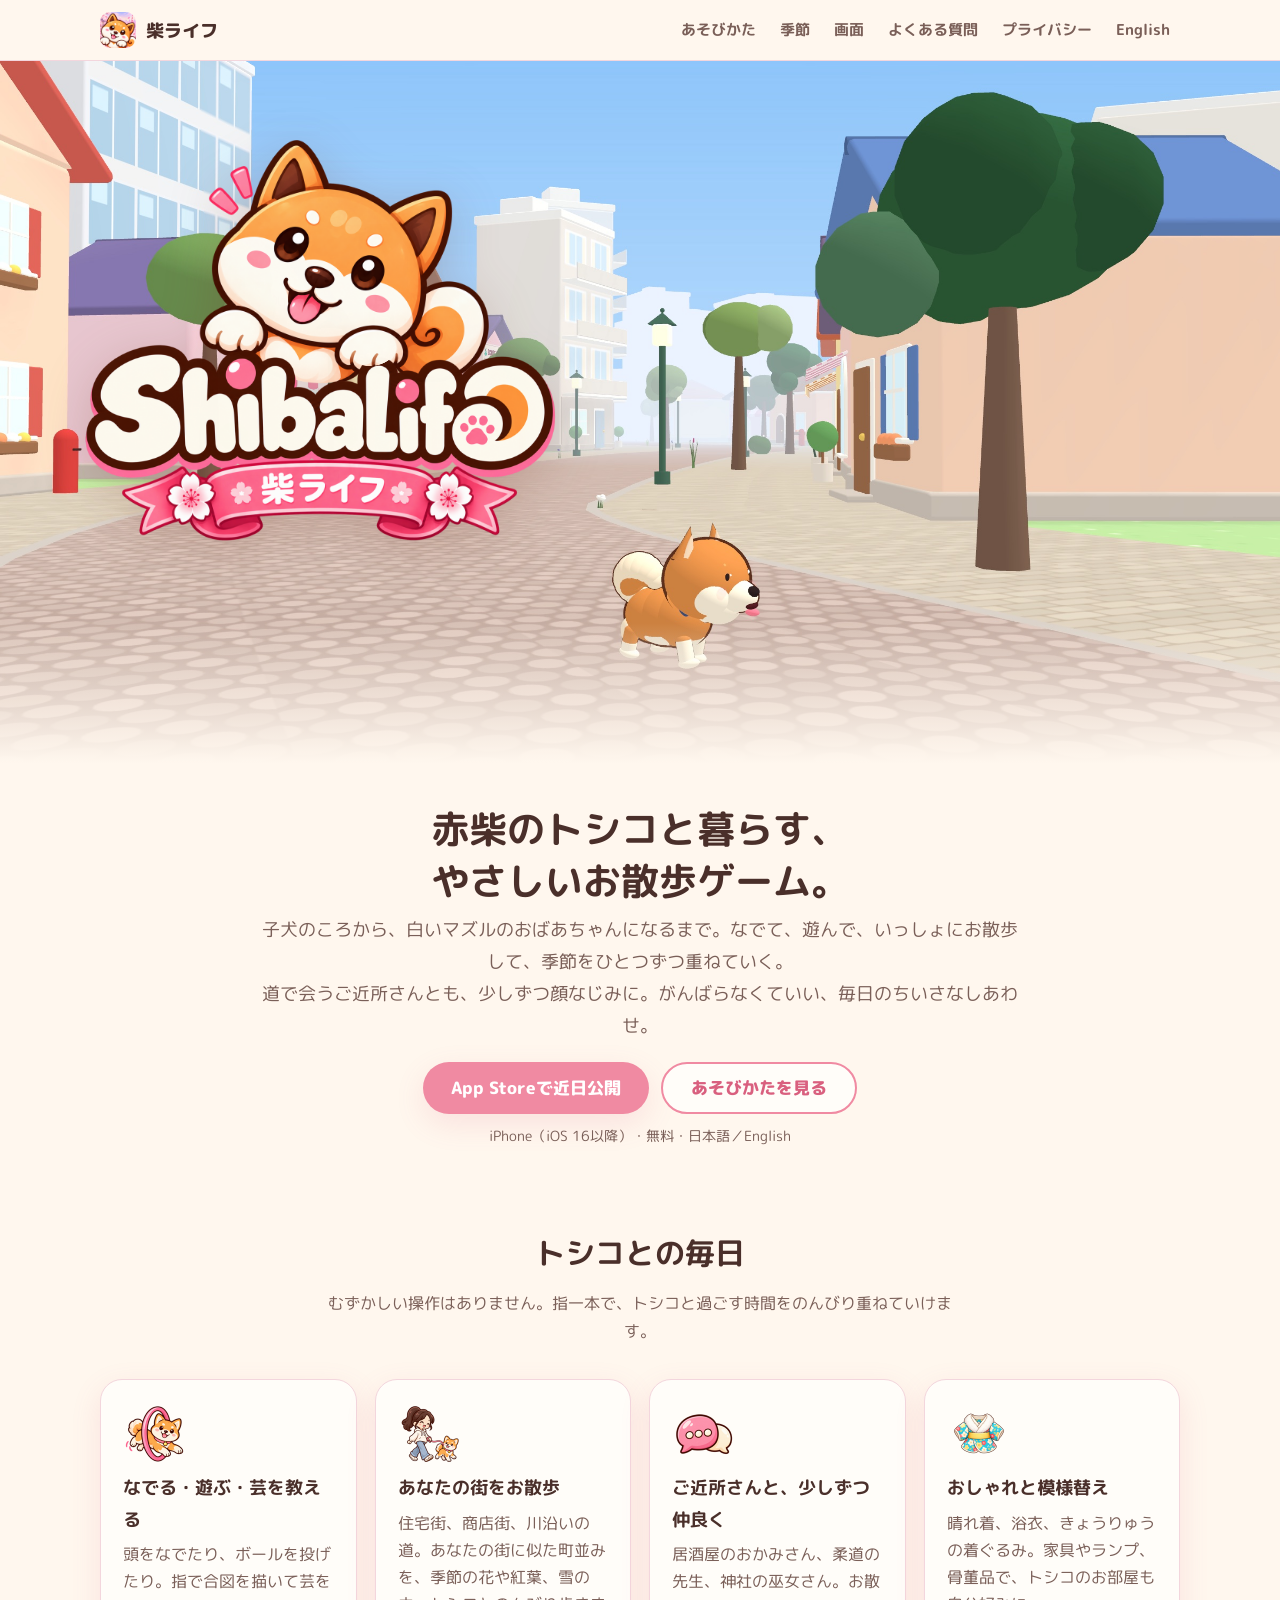
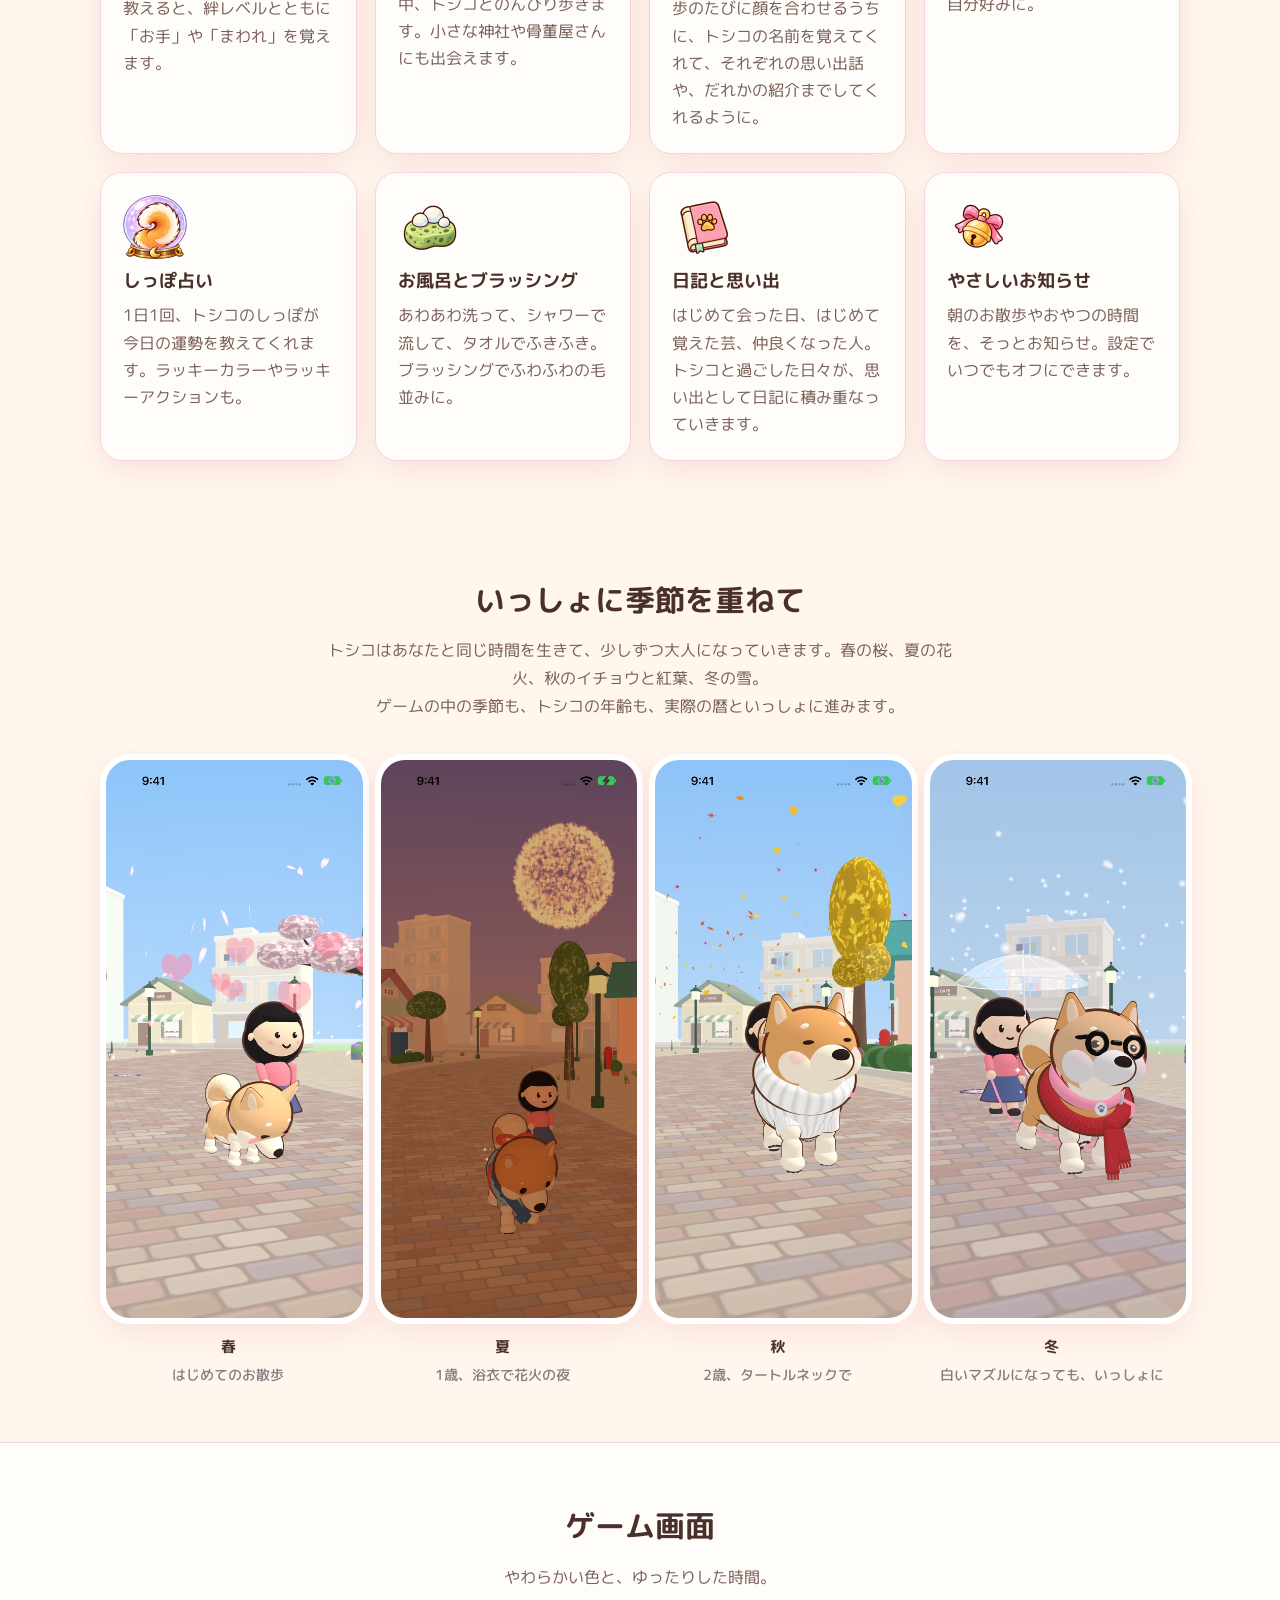
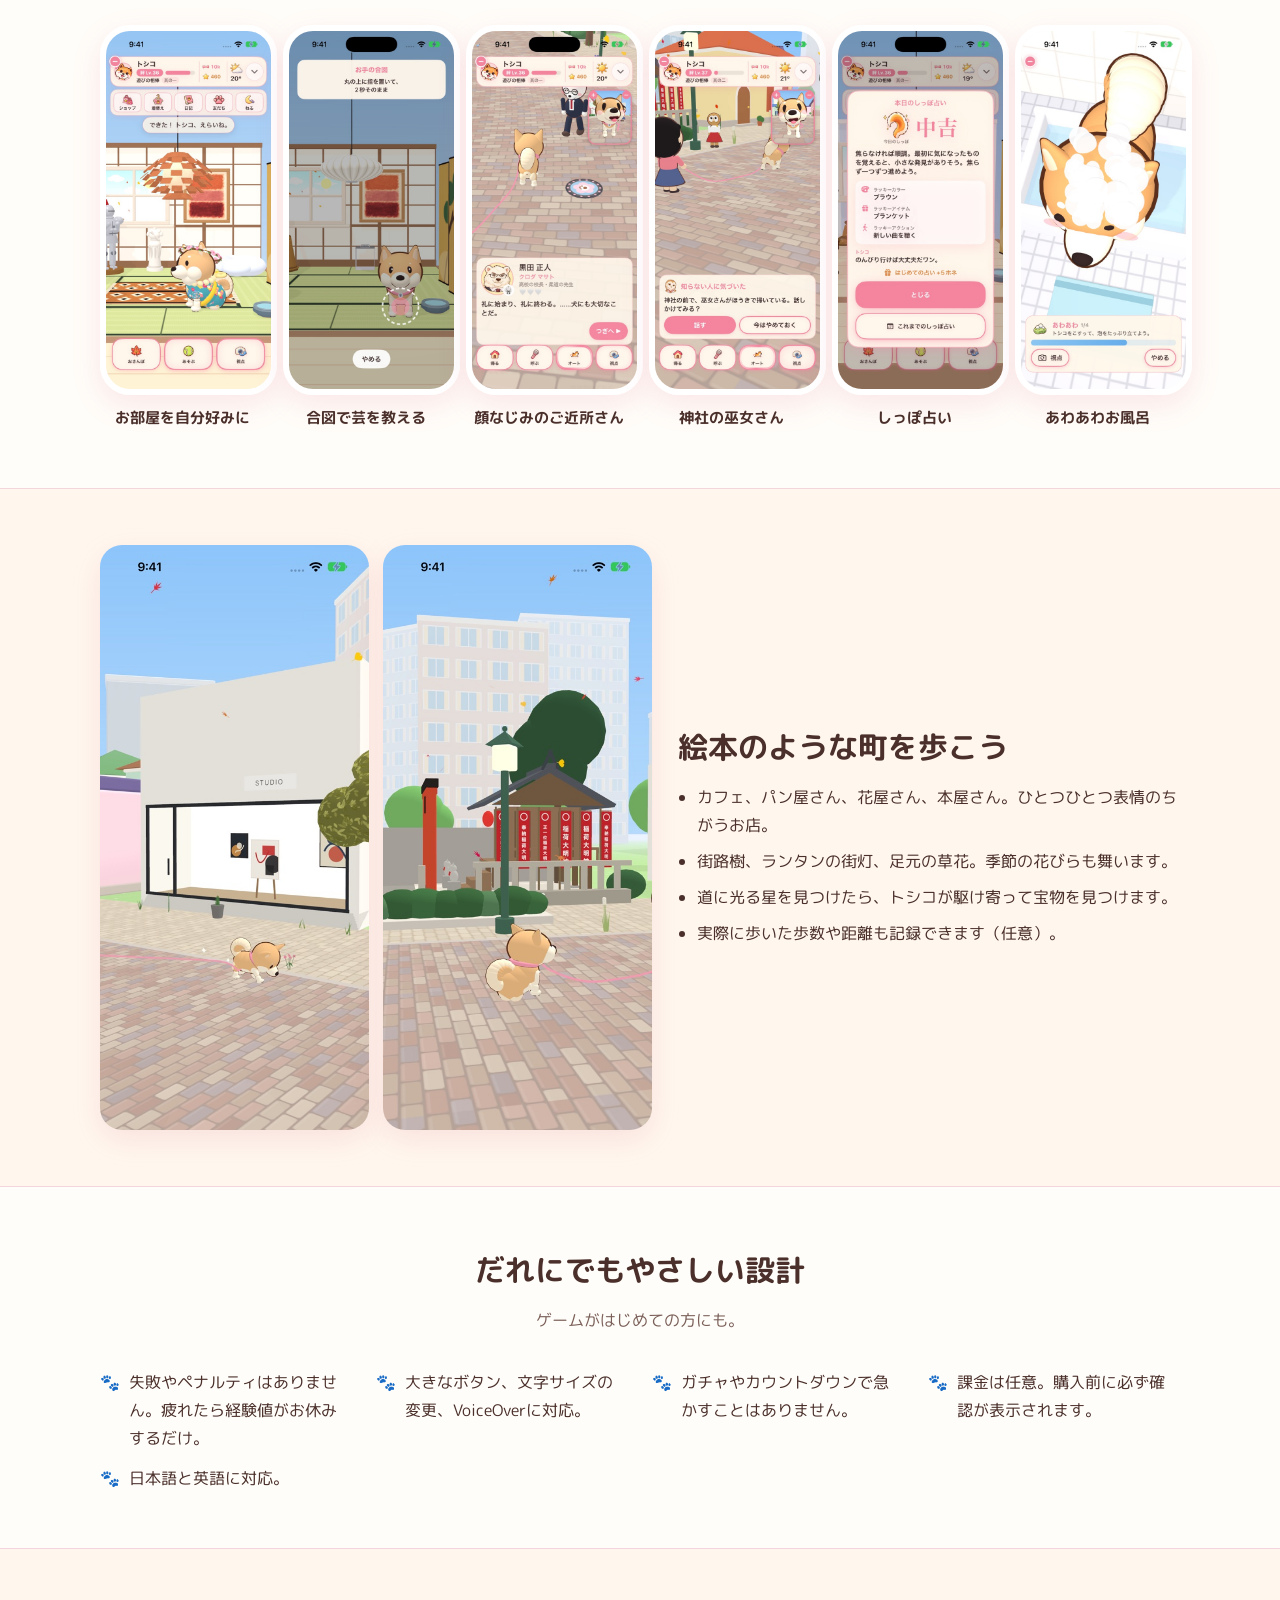
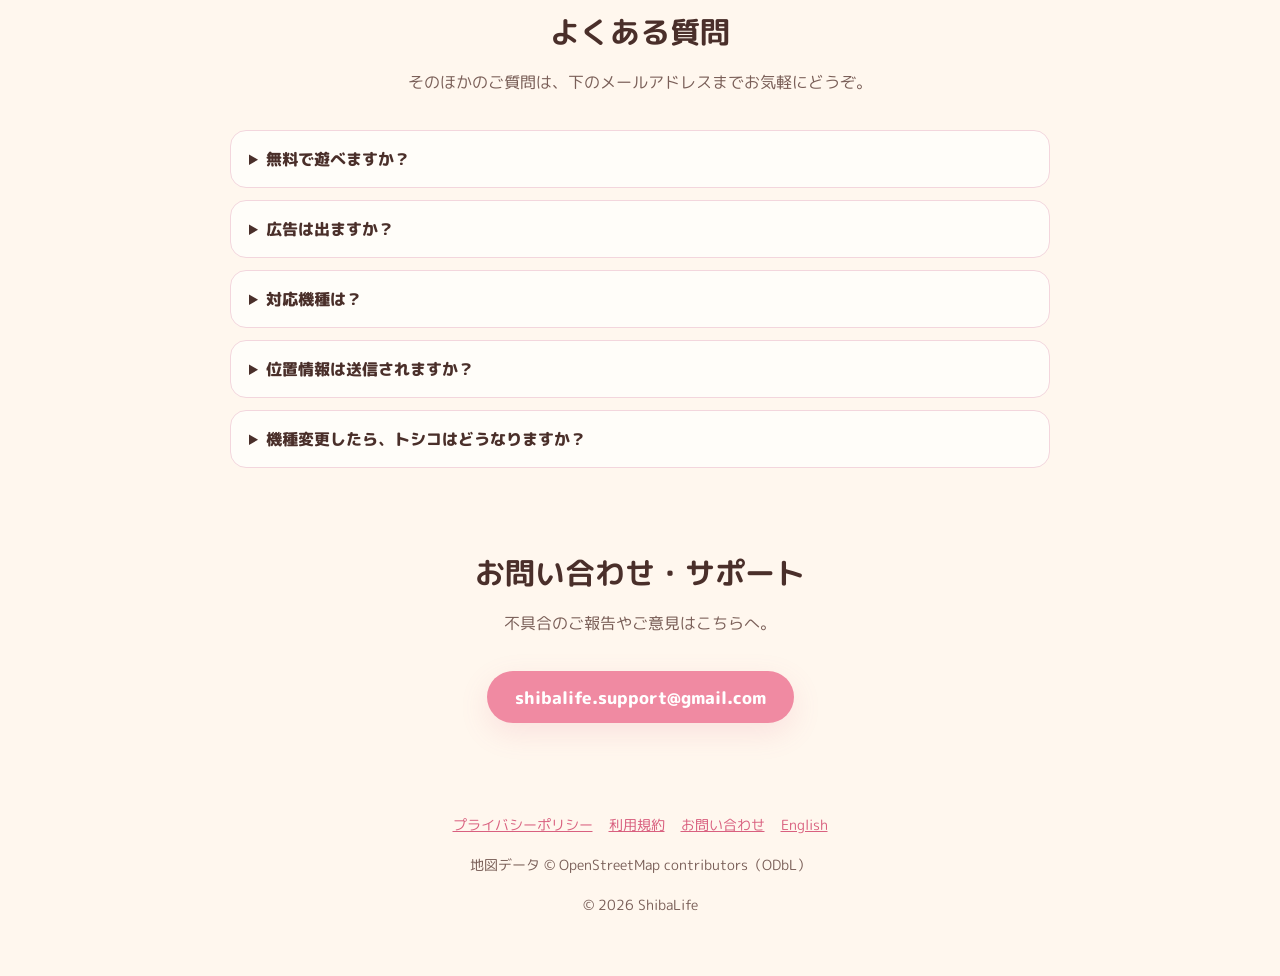
==== commit b8103683: "Site: pictures with the current Toshiko -- room with antiques, paw signal, Masato, the shrine assist" ====
--- a/index.html
+++ b/index.html
@@ -142,7 +142,7 @@
         <figure><img src="/img/s_ja_trick.jpg" width="506" height="1100" loading="lazy" alt="丸の上に指を置いて「お手」を教える画面"><figcaption>合図で芸を教える</figcaption></figure>
         <figure><img src="/img/s_ja_neighbor.jpg" width="506" height="1100" loading="lazy" alt="柔道の先生、黒田正人さんと話すお散歩中の場面"><figcaption>顔なじみのご近所さん</figcaption></figure>
         <figure><img src="/img/s_ja_shrine.jpg" width="506" height="1100" loading="lazy" alt="神社の前で掃除をする巫女さんに出会う場面"><figcaption>神社の巫女さん</figcaption></figure>
-        <figure><img src="/img/s_ja_fortune.jpg" width="506" height="1100" loading="lazy" alt="しっぽ占いの結果。小吉とラッキーカラー"><figcaption>しっぽ占い</figcaption></figure>
+        <figure><img src="/img/s_ja_fortune.jpg" width="506" height="1100" loading="lazy" alt="しっぽ占いの結果。中吉とラッキーカラー"><figcaption>しっぽ占い</figcaption></figure>
         <figure><img src="/img/s_ja_bath.jpg" width="506" height="1100" loading="lazy" alt="お風呂で泡だらけのトシコ"><figcaption>あわあわお風呂</figcaption></figure>
       </div>
     </div>
@@ -151,8 +151,8 @@
   <section data-reveal id="town">
     <div class="wrap town">
       <div class="pics">
-        <img src="/img/town_street.jpg" width="460" height="1000" loading="lazy" alt="パステルカラーのお店が並ぶ通り">
-        <img src="/img/town_aerial.jpg" width="460" height="1000" loading="lazy" alt="上から見たお散歩道と町並み">
+        <img src="/img/town_street.jpg" width="460" height="1000" loading="lazy" alt="キャットストリートの小さなアトリエの前を歩くトシコ">
+        <img src="/img/town_aerial.jpg" width="460" height="1000" loading="lazy" alt="赤いのぼりが立つ、お散歩道の小さな神社">
       </div>
       <div>
         <h2 style="text-align:left">絵本のような町を歩こう</h2>
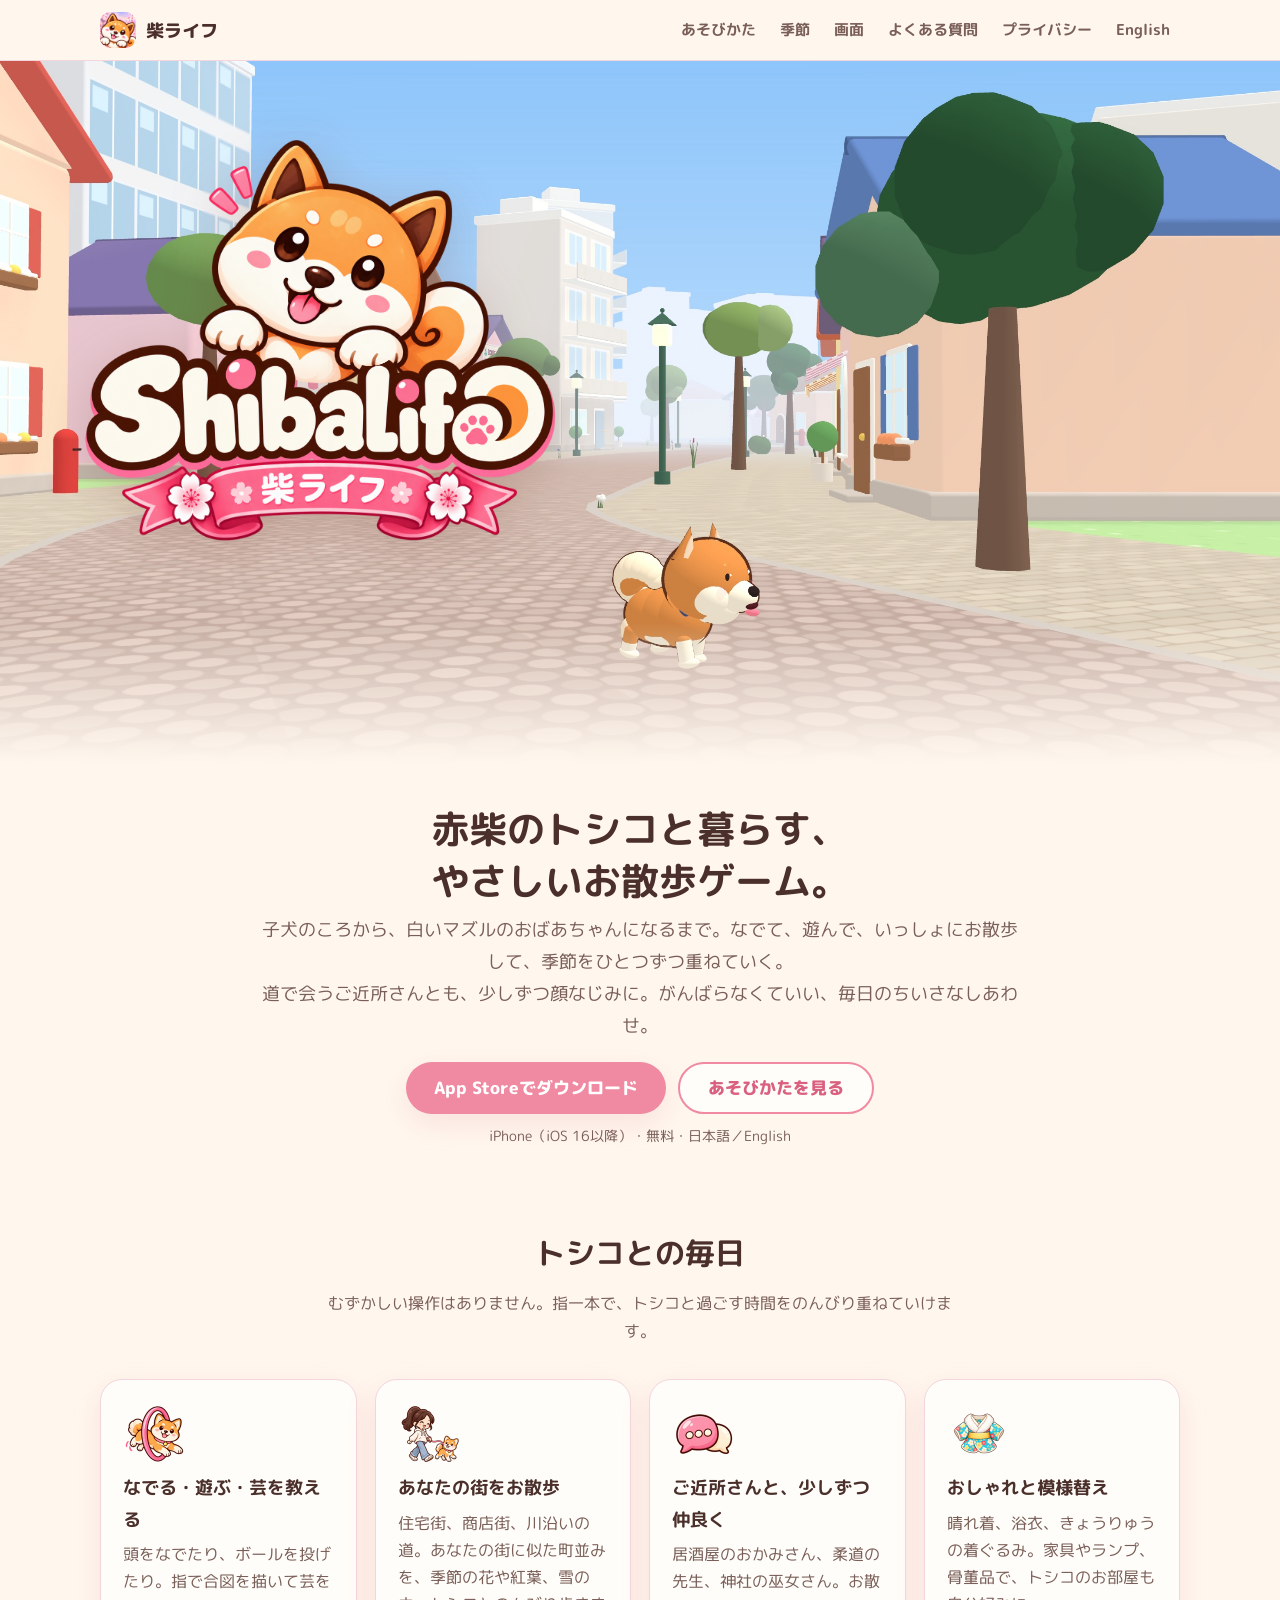
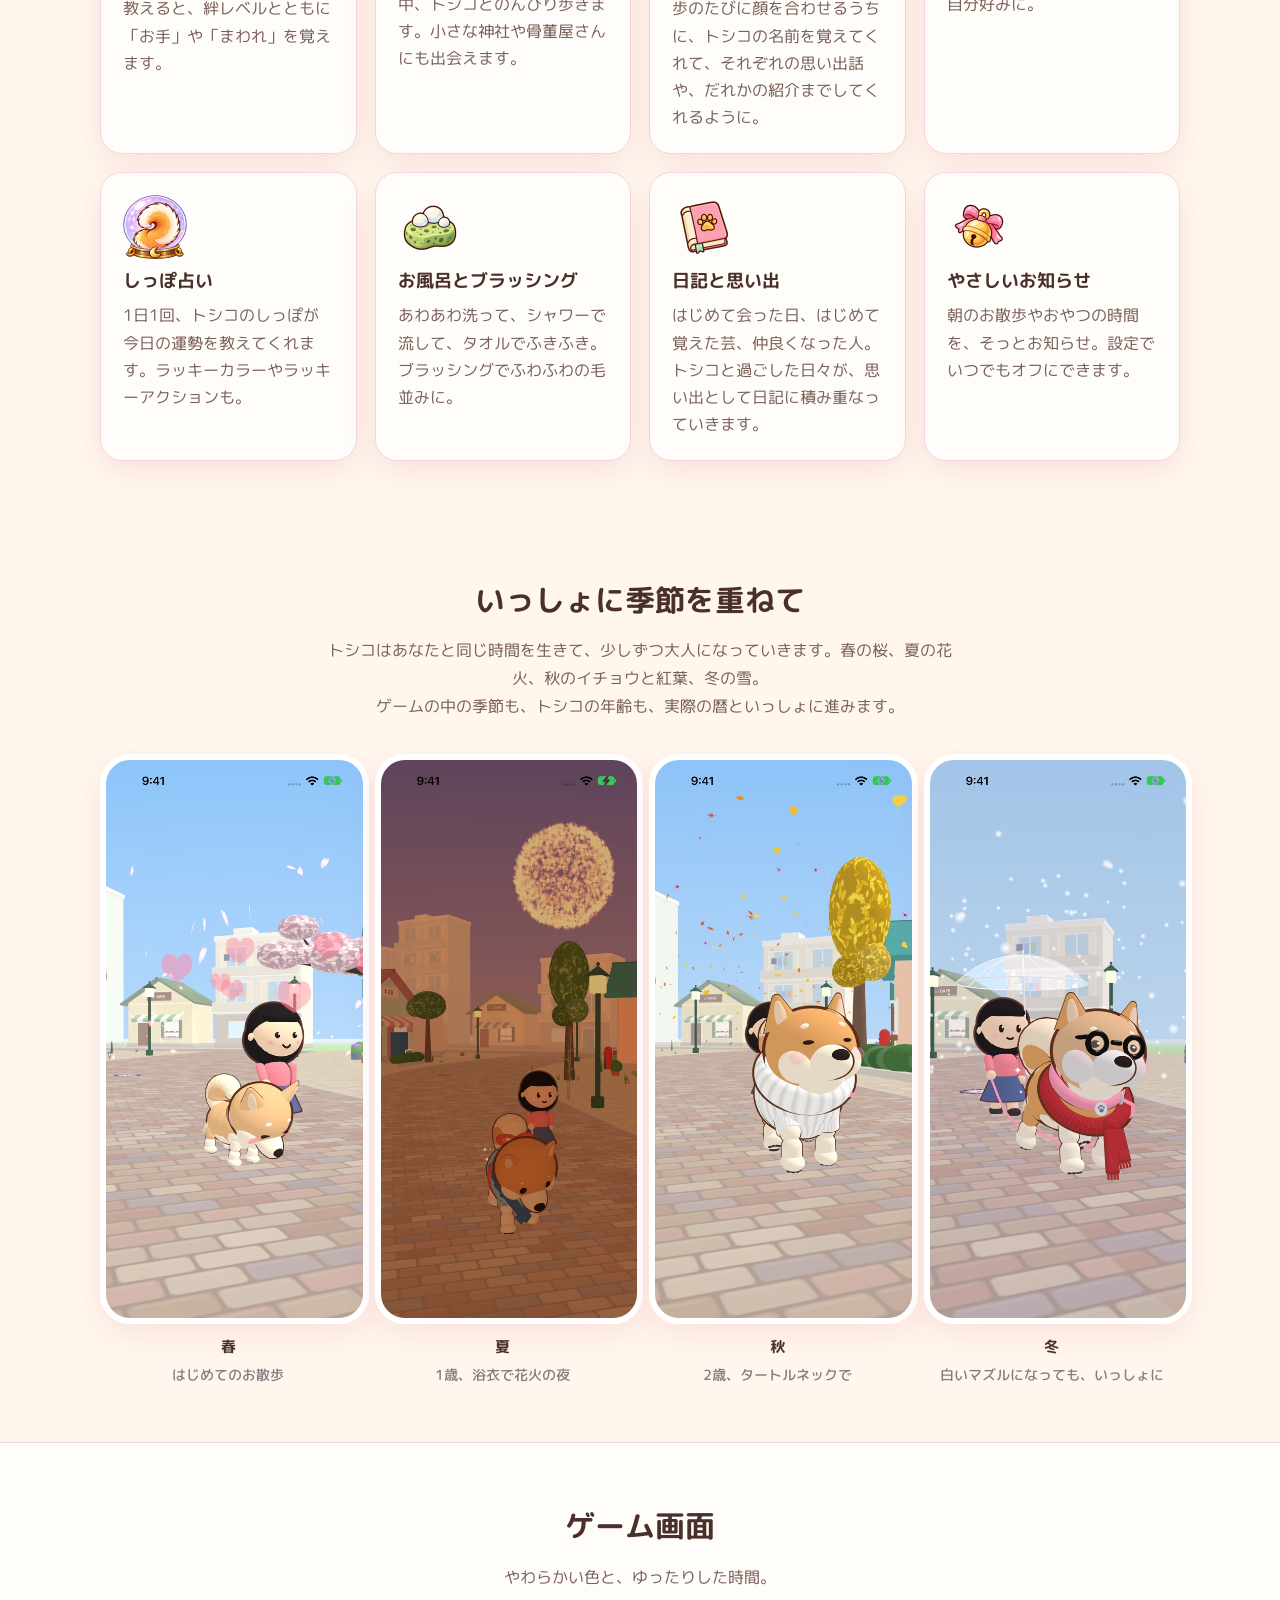
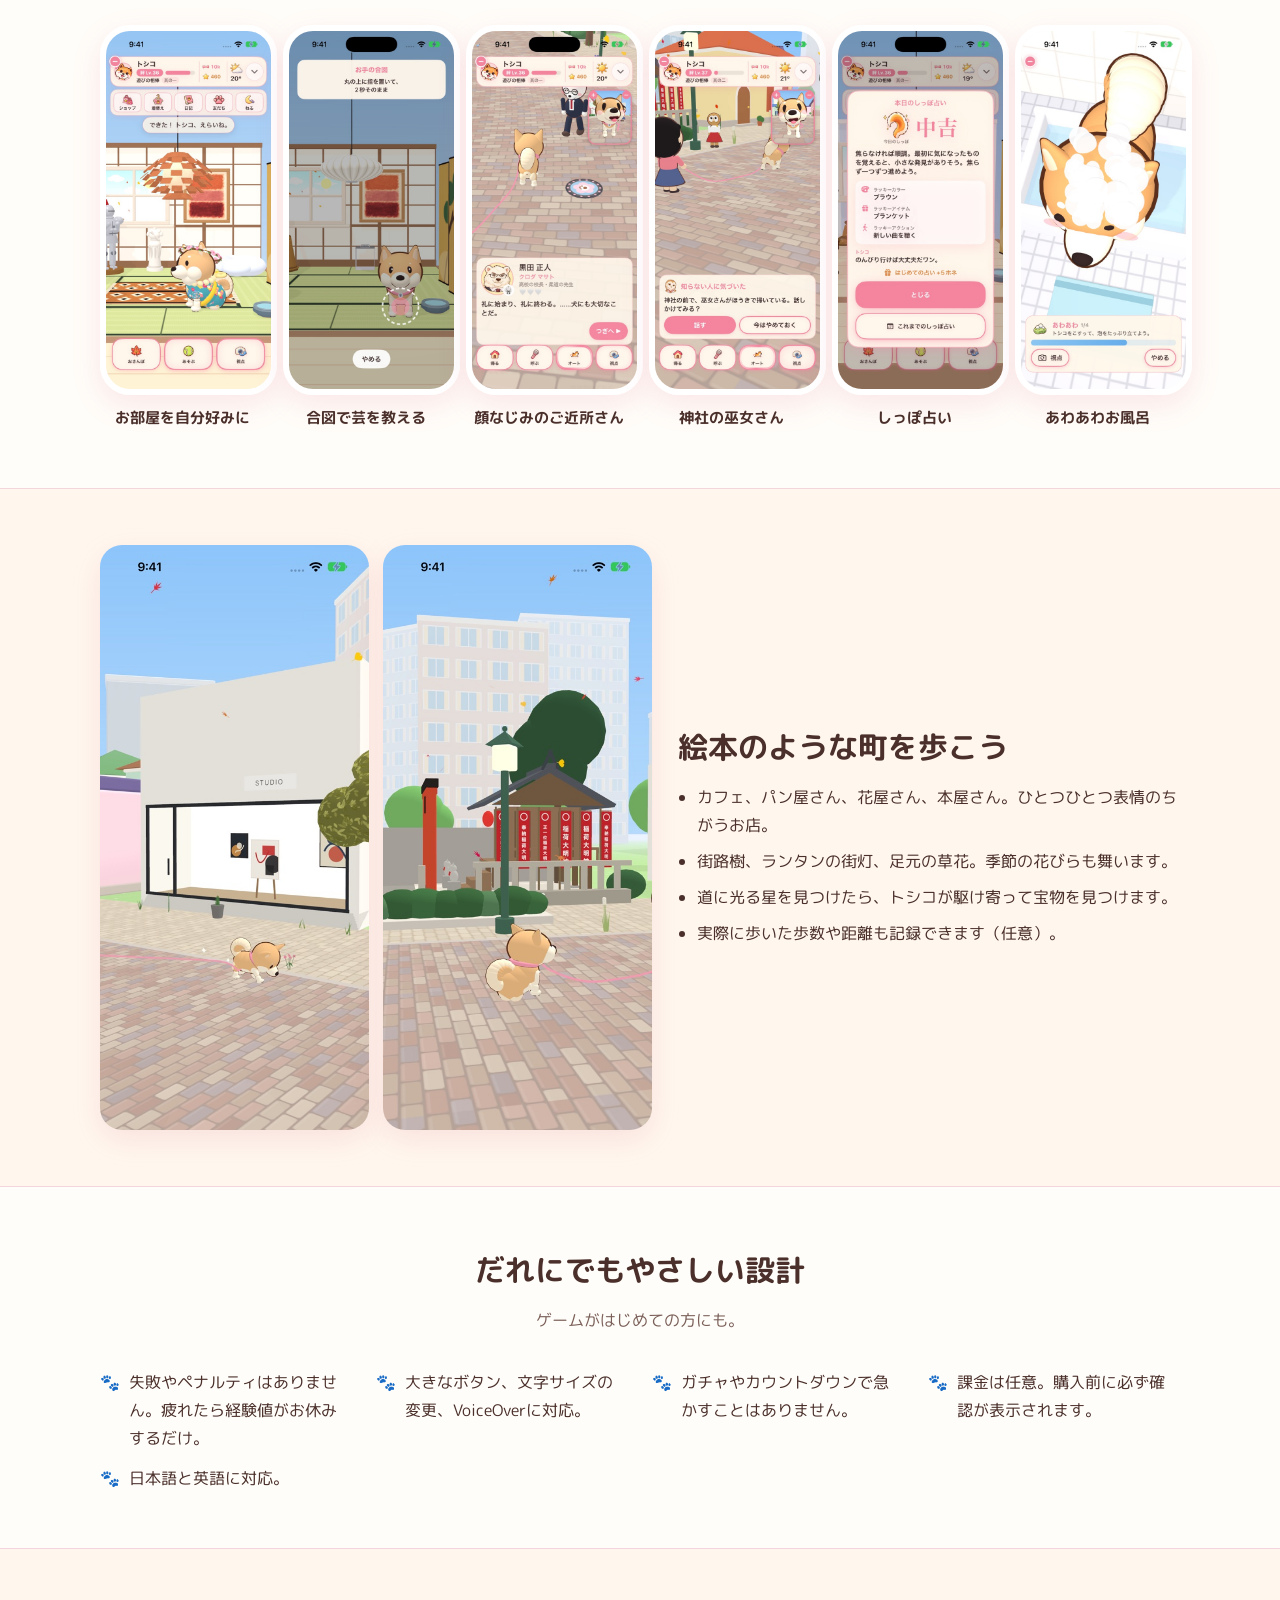
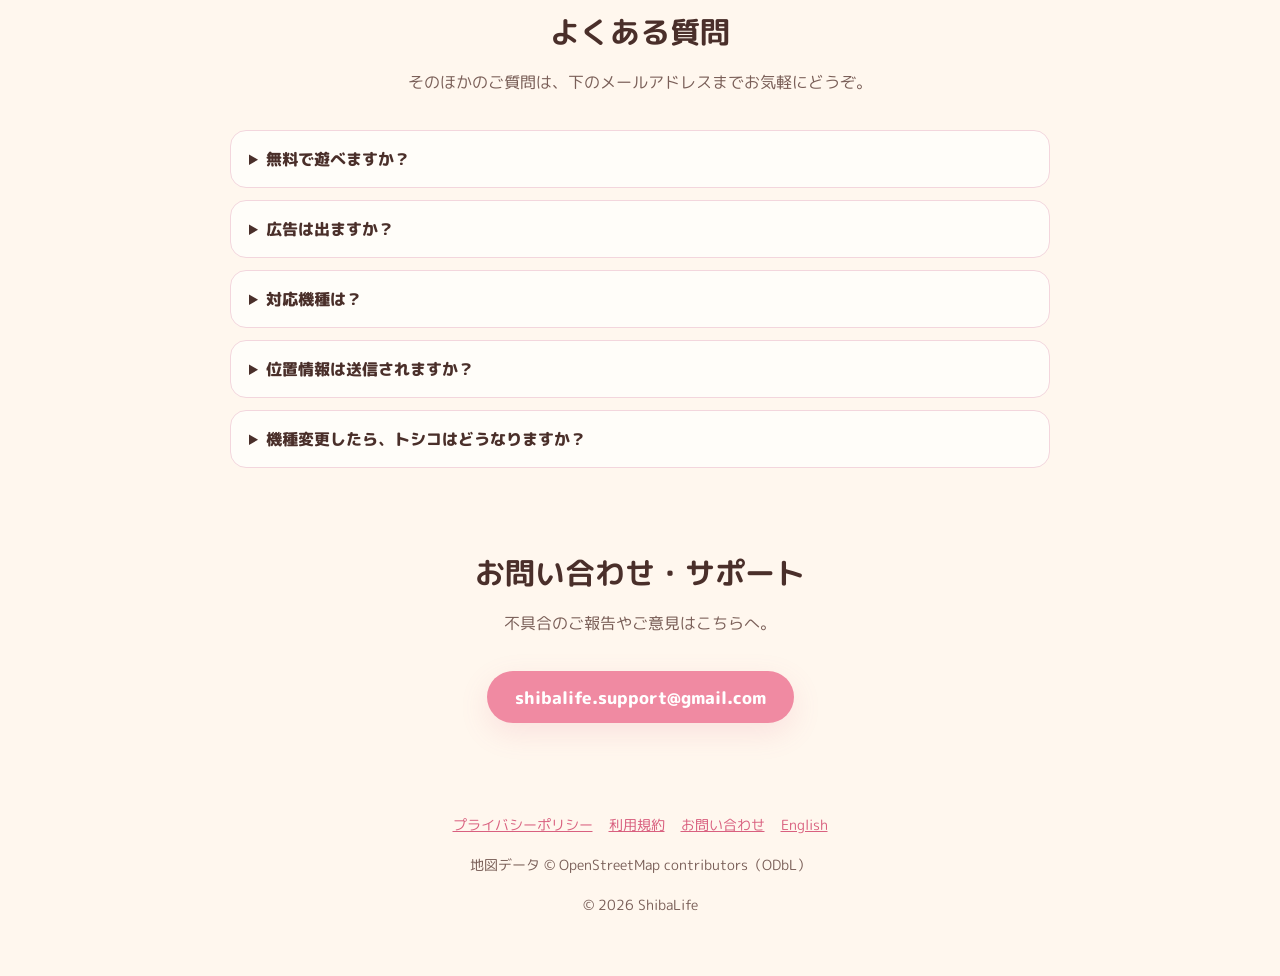
==== commit fb94bc89: "App Store is live: download buttons link to the listing (jp listing on the Japanese pages and invite" ====
--- a/index.html
+++ b/index.html
@@ -6,6 +6,7 @@
 <title>柴ライフ ShibaLife ｜ 柴犬トシコと暮らす、やさしいお散歩ゲーム（iPhone）</title>
 <meta name="description" content="柴ライフ（ShibaLife）は、赤柴のトシコと暮らすiPhone向けのやさしいお散歩ゲーム。子犬から年を重ねるトシコと、季節をめぐり、ご近所さんと仲良くなりながら、あなたの街に似た町をいっしょにお散歩。失敗もペナルティもない、だれにでもやさしい設計です。">
 <meta name="keywords" content="柴犬,柴犬ゲーム,犬ゲーム,お散歩ゲーム,育成ゲーム,iPhoneゲーム,癒しゲーム,東京,ShibaLife,柴ライフ">
+<meta name="apple-itunes-app" content="app-id=6815152223">
 <link rel="canonical" href="https://shibalife.jp/">
 <link rel="alternate" hreflang="ja" href="https://shibalife.jp/">
 <link rel="alternate" hreflang="en" href="https://shibalife.jp/en/">
@@ -44,6 +45,7 @@
   "description": "赤柴のトシコと暮らす、やさしいお散歩ゲーム。子犬から年を重ねるトシコと季節をめぐり、ご近所さんと仲良くなりながら、あなたの街をいっしょにお散歩。",
   "image": "https://shibalife.jp/img/og.jpg",
   "screenshot": ["https://shibalife.jp/img/s_ja_room.jpg", "https://shibalife.jp/img/s_ja_trick.jpg", "https://shibalife.jp/img/s_ja_neighbor.jpg", "https://shibalife.jp/img/s_ja_shrine.jpg", "https://shibalife.jp/img/s_ja_fortune.jpg", "https://shibalife.jp/img/s_ja_bath.jpg"],
+  "installUrl": "https://apps.apple.com/jp/app/id6815152223",
   "offers": { "@type": "Offer", "price": "0", "priceCurrency": "JPY" },
   "url": "https://shibalife.jp/"
 }
@@ -95,7 +97,7 @@
         <h1>赤柴のトシコと暮らす、<br>やさしいお散歩ゲーム。</h1>
         <p class="lead">子犬のころから、白いマズルのおばあちゃんになるまで。なでて、遊んで、いっしょにお散歩して、季節をひとつずつ重ねていく。<br>道で会うご近所さんとも、少しずつ顔なじみに。がんばらなくていい、毎日のちいさなしあわせ。</p>
         <div class="btns">
-          <span class="btn" aria-disabled="true">App Storeで近日公開</span>
+          <a class="btn" href="https://apps.apple.com/jp/app/id6815152223">App Storeでダウンロード</a>
           <a class="btn ghost" href="#features">あそびかたを見る</a>
         </div>
         <p class="note">iPhone（iOS 16以降）・無料・日本語／English</p>
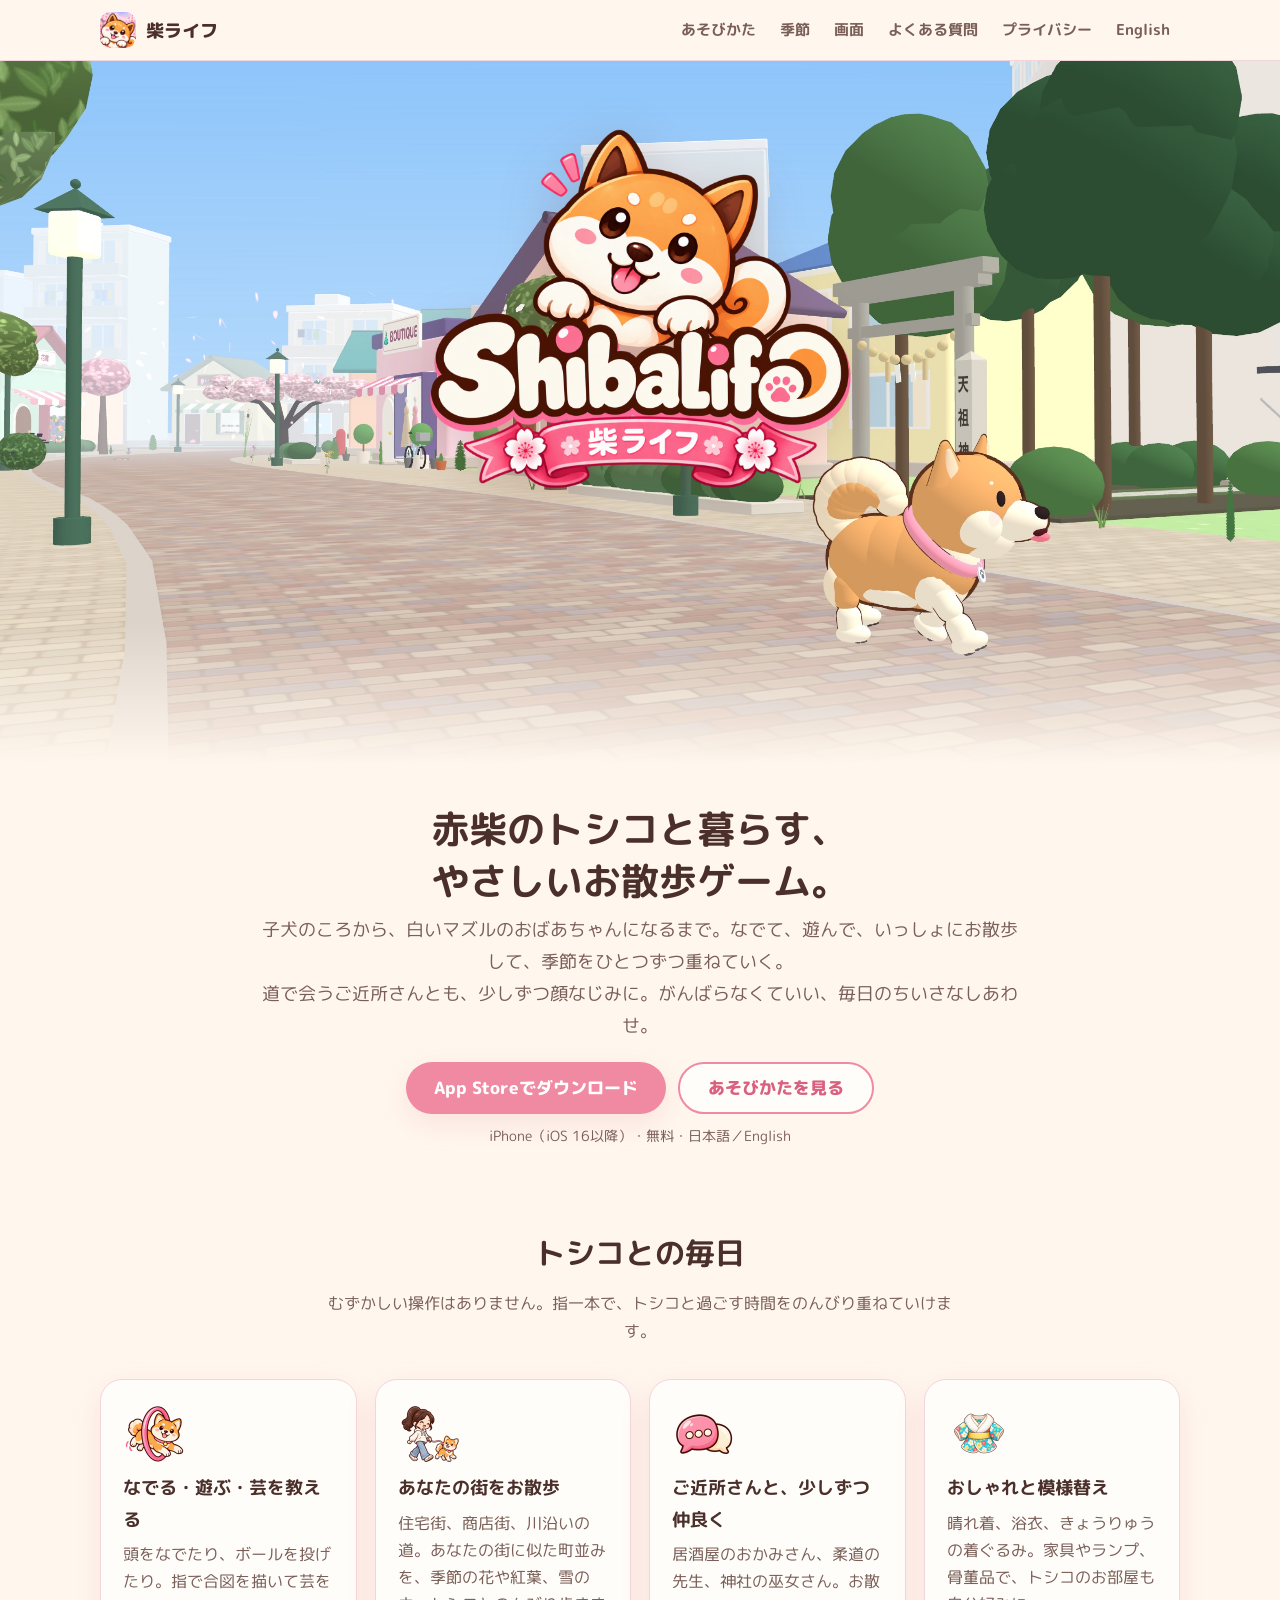
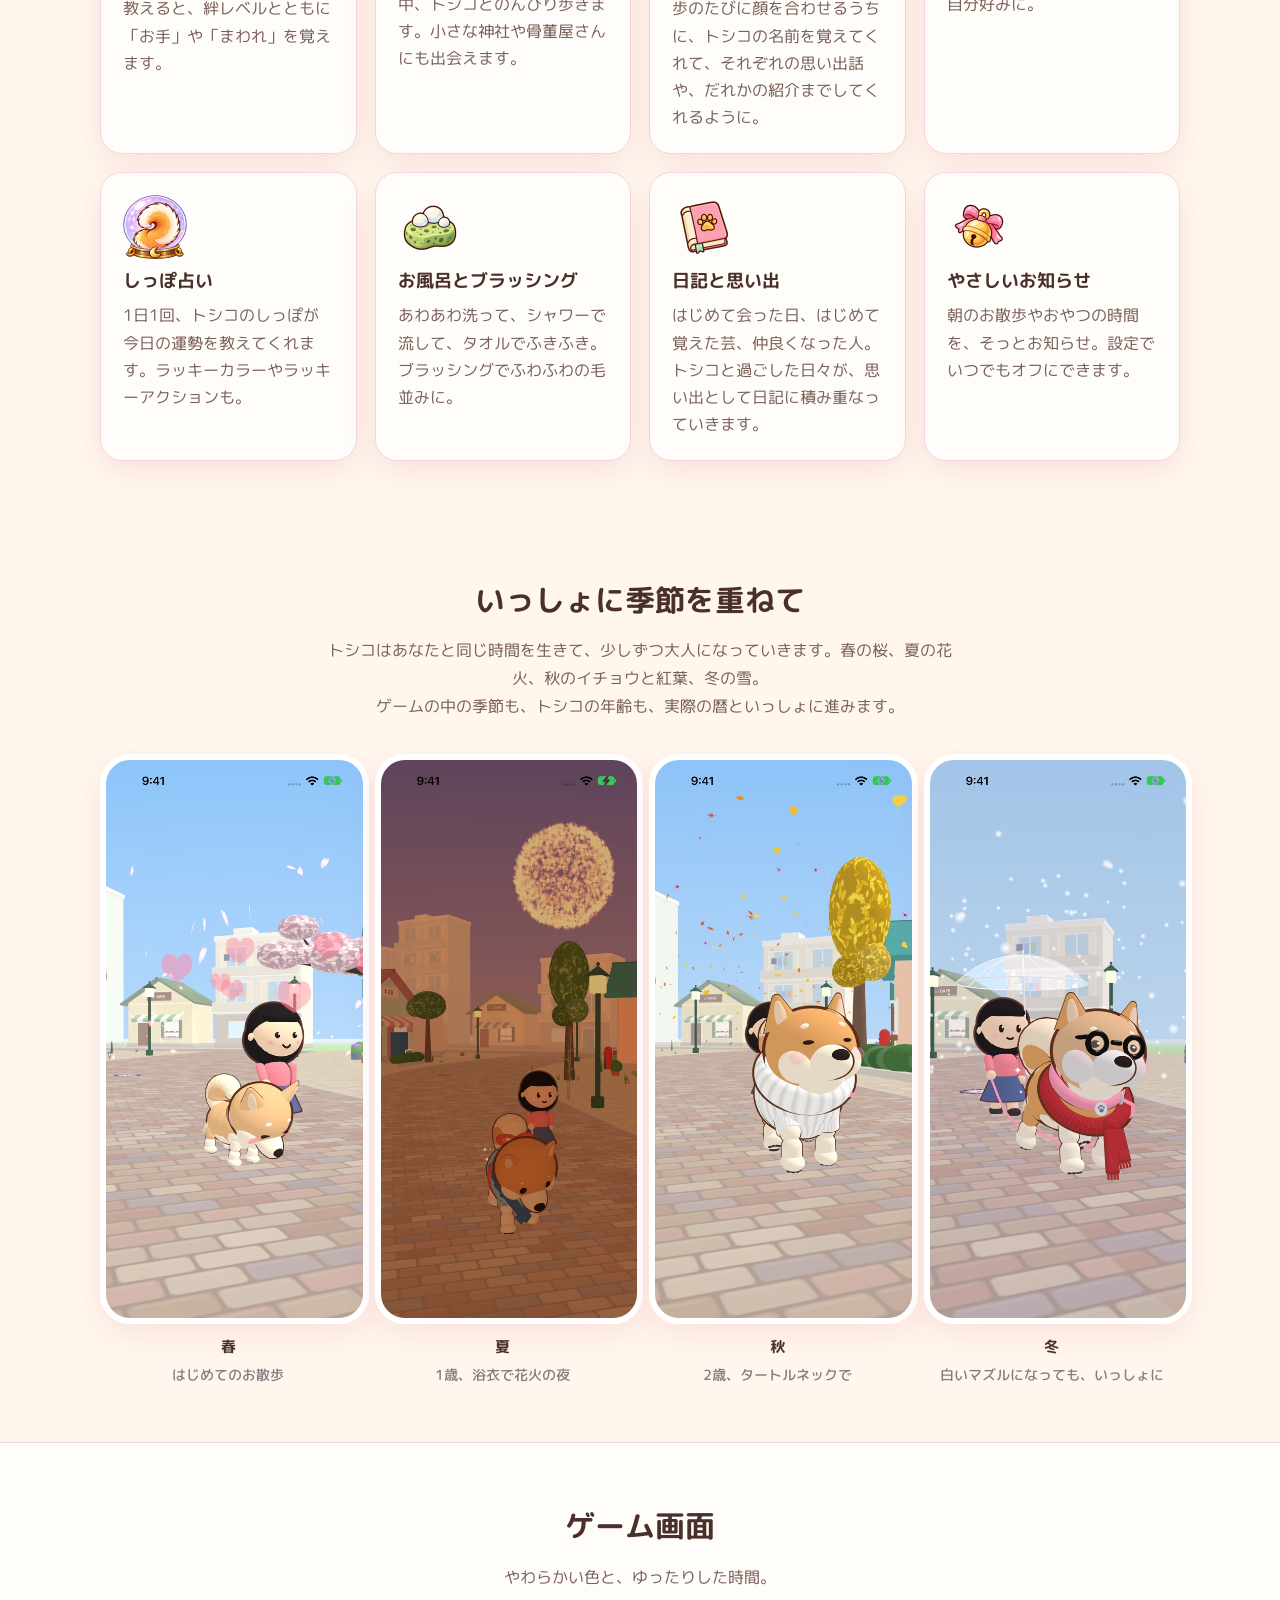
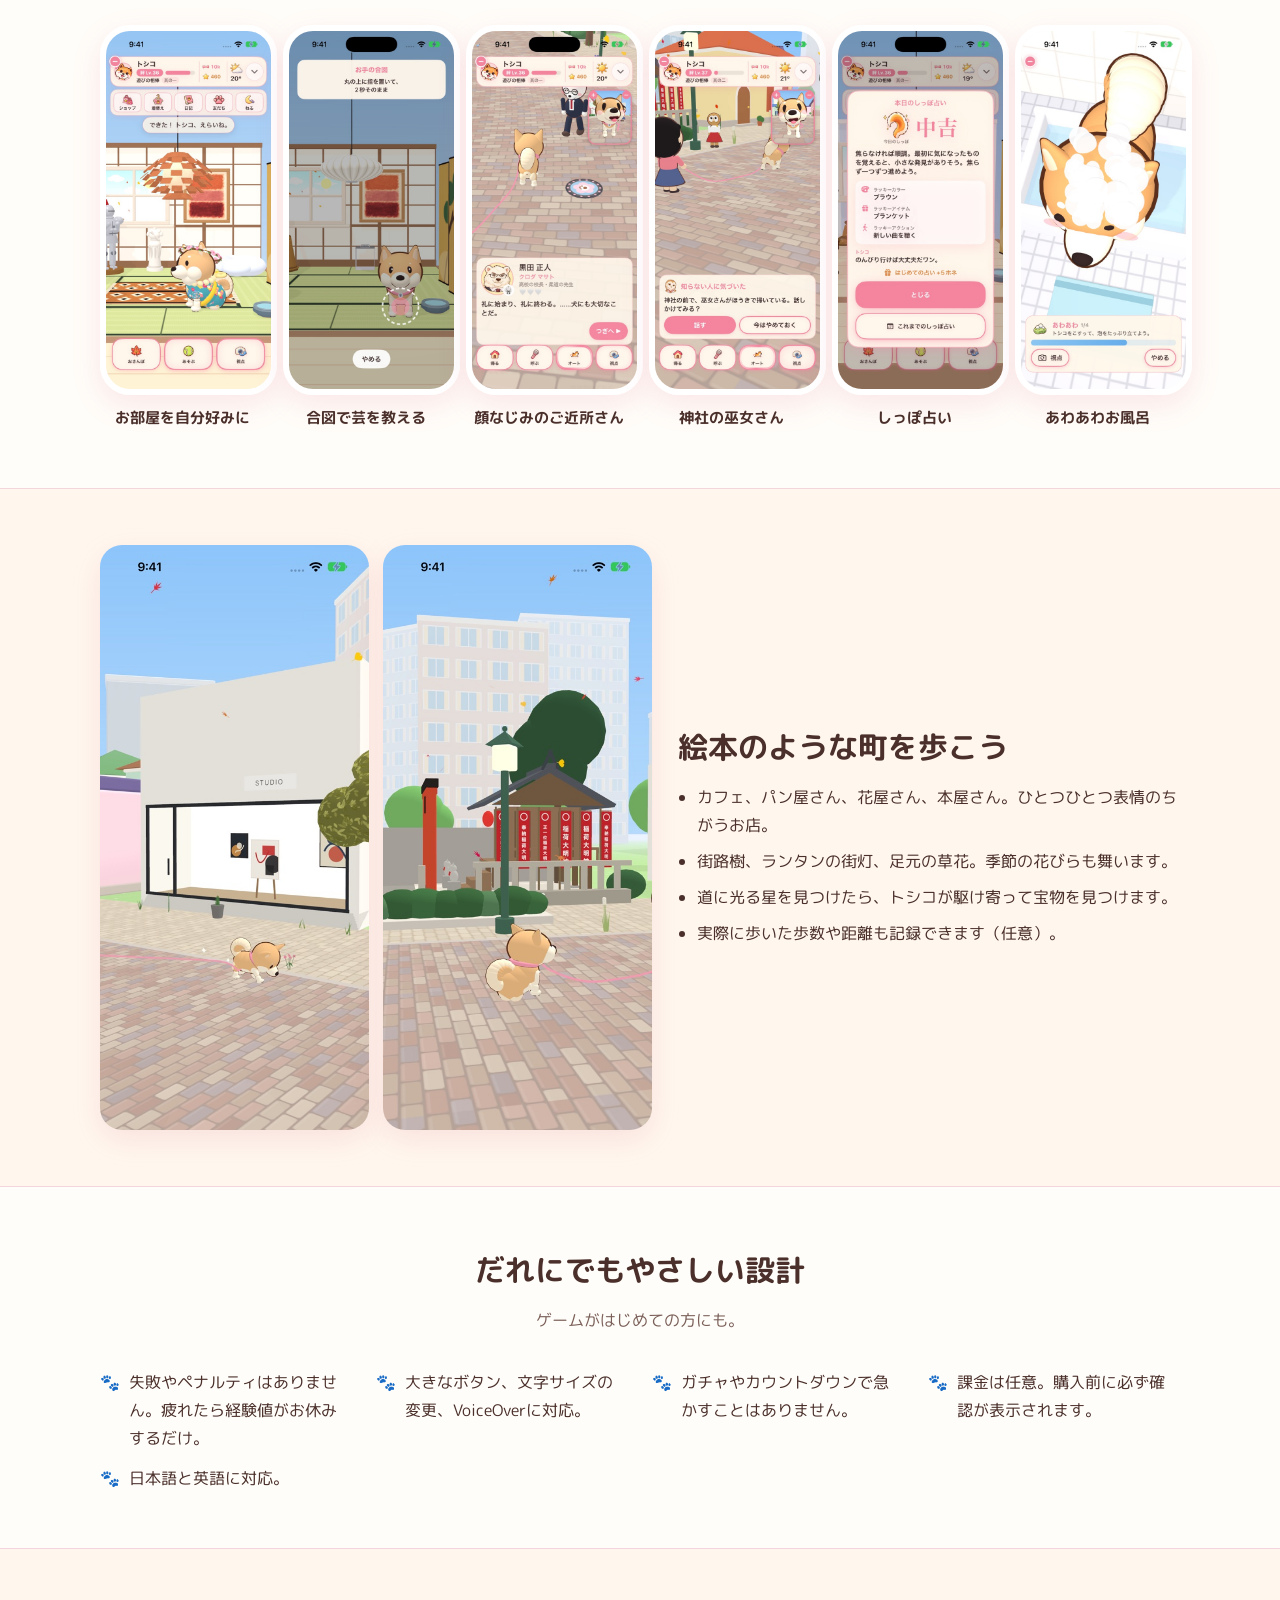
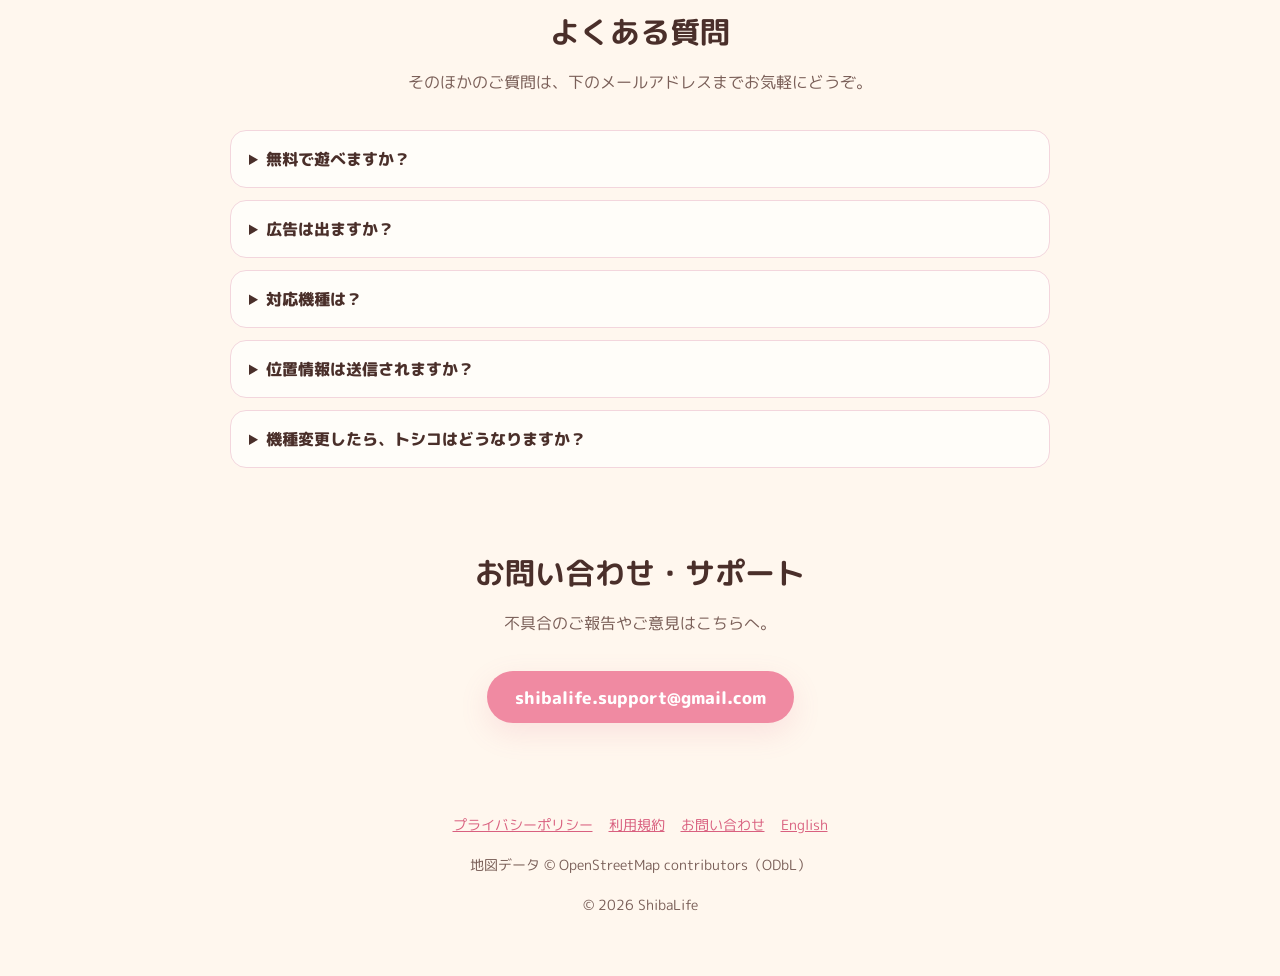
==== commit 66957f0e: "Desktop hero: new picture with the current Toshiko (grown, pink collar) on a spring street with a sh" ====
--- a/index.html
+++ b/index.html
@@ -81,7 +81,7 @@
 <main>
   <div class="hero">
     <div class="scene wide wide-only">
-      <img src="/img/hero_street.jpg" width="2400" height="1350" alt="ShibaLife の町並みを散歩する赤柴のトシコ" fetchpriority="high">
+      <img src="/img/hero_street.jpg" width="2400" height="1350" alt="桜の咲く町並みを散歩する赤柴のトシコ。うしろに小さな神社の鳥居" fetchpriority="high">
       <div class="lockup" aria-hidden="true">
         <img class="dog" src="/img/toshiko.png" width="800" height="800" alt="">
         <img class="paws" src="/img/toshiko.png" width="800" height="800" alt="">
--- a/style.css
+++ b/style.css
@@ -52,7 +52,7 @@
 /* A long soft fade from the picture into the cream section below */
 .hero .scene::after { content: ""; position: absolute; left: 0; right: 0; bottom: 0; height: 20%;
   background: linear-gradient(to bottom, rgba(255,247,238,0) 0%, rgba(255,247,238,.55) 55%, var(--cream) 100%); pointer-events: none; }
-.lockup { position: absolute; left: 25%; top: 7%; width: min(38vw, 560px); transform: translateX(-50%);
+.lockup { position: absolute; left: 50%; top: 6%; width: min(34vw, 520px); transform: translateX(-50%);
   filter: drop-shadow(0 10px 24px rgba(120, 60, 40, .22)); }
 .lockup img { display: block; width: 100%; height: auto; }
 .lockup .dog, .lockup .paws { width: 63%; margin: 0 auto -19.7% 22.5%; }
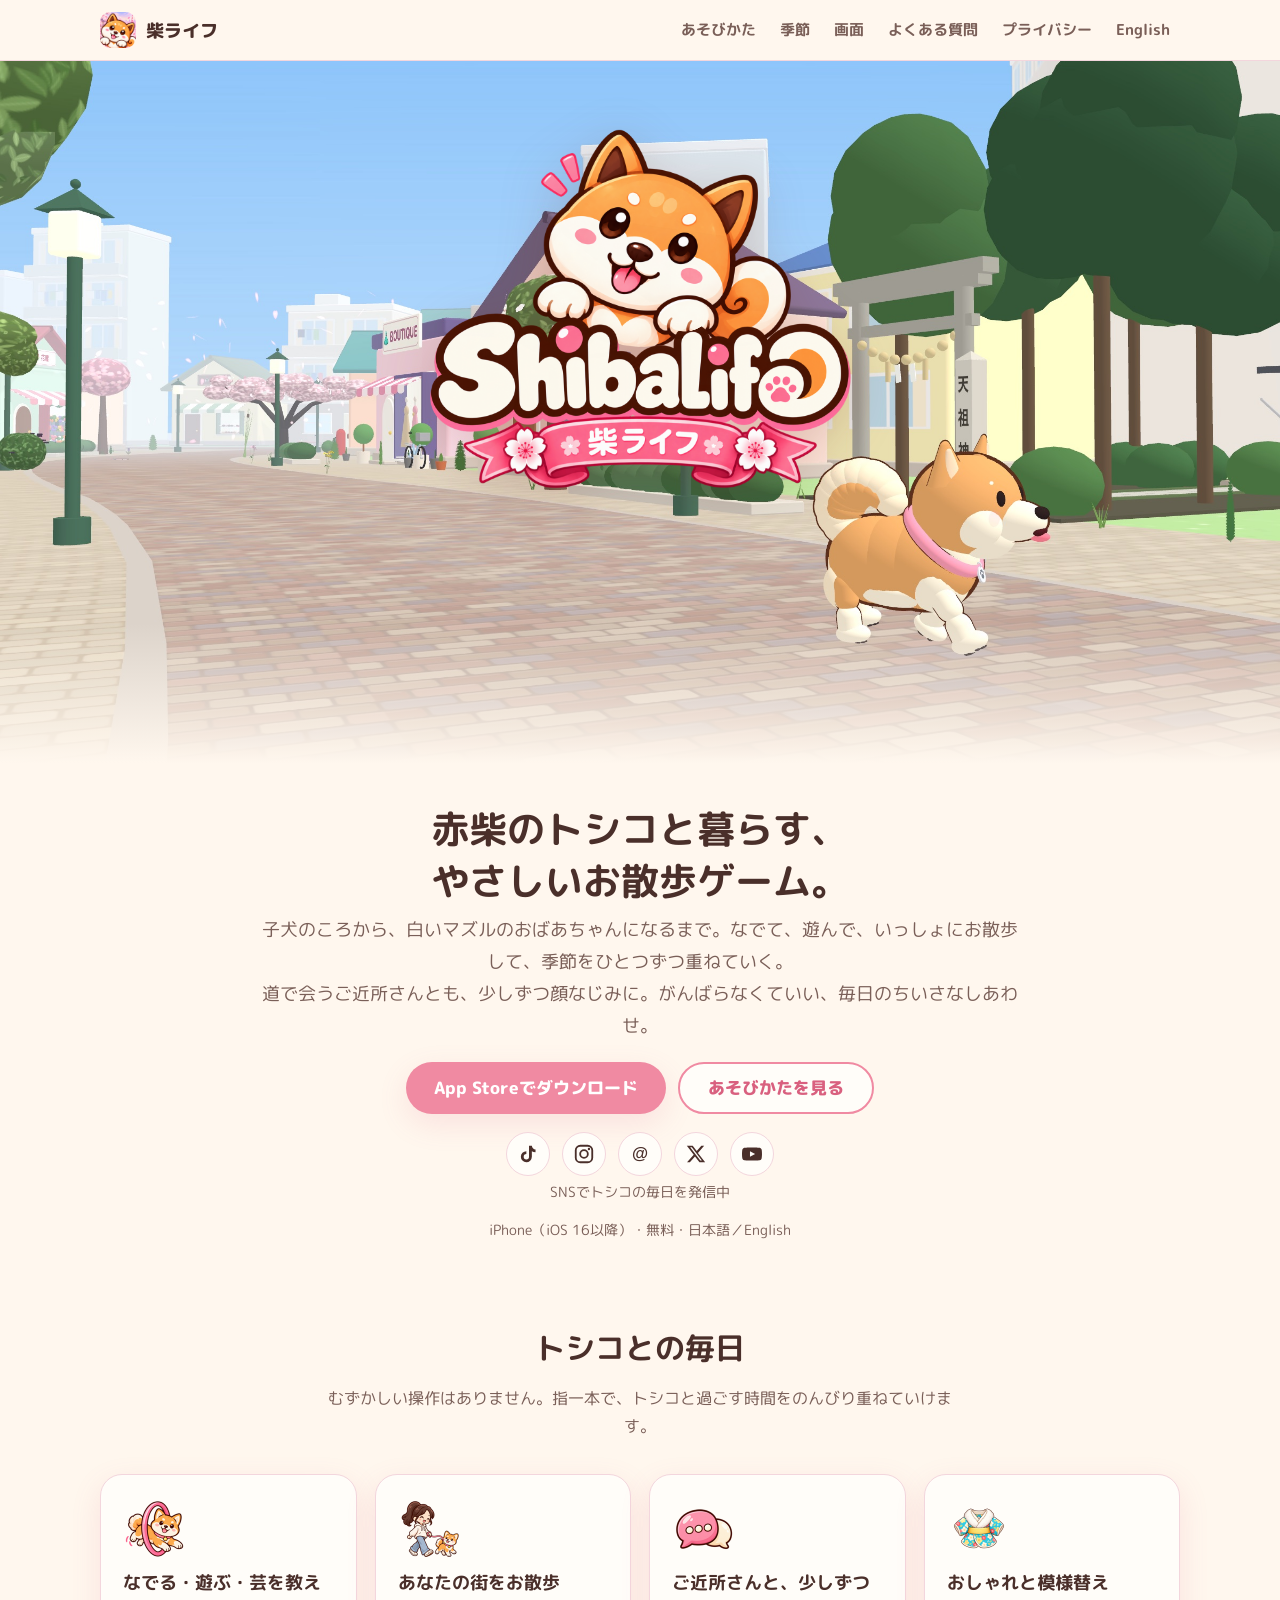
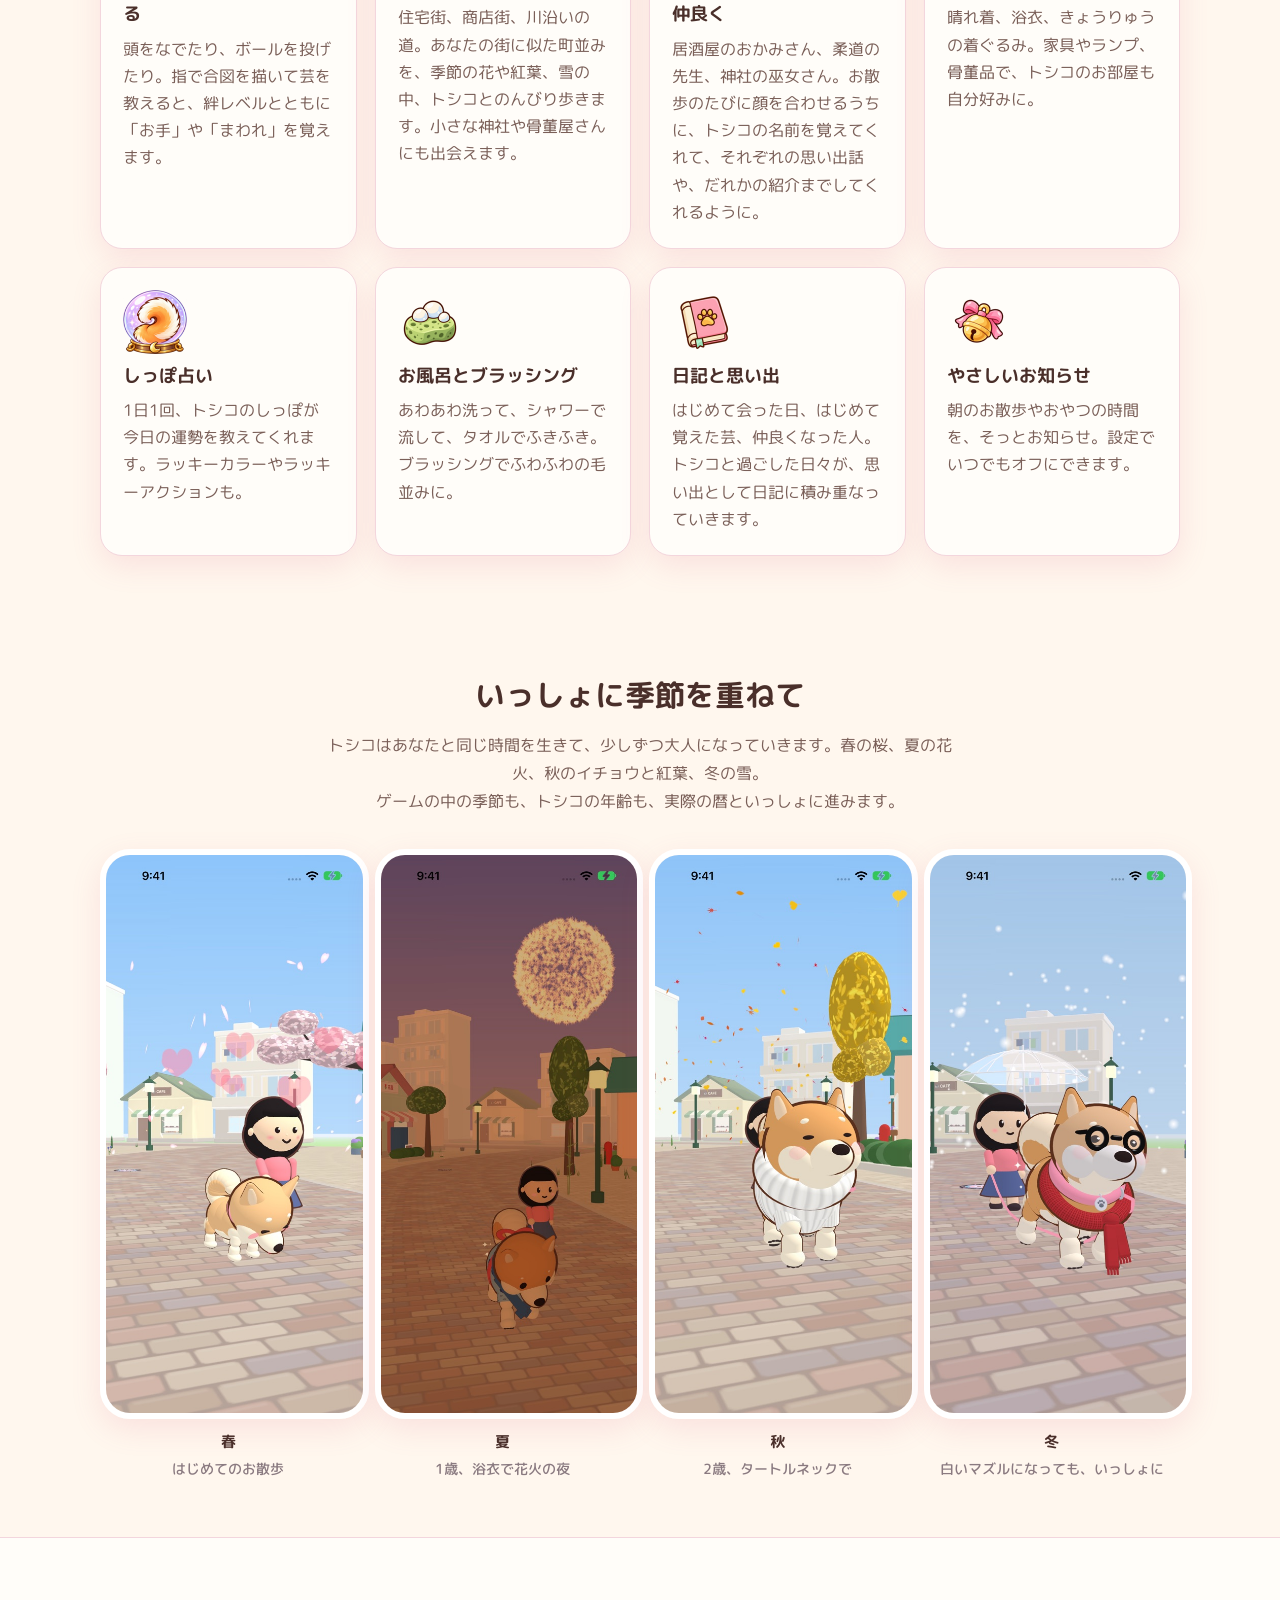
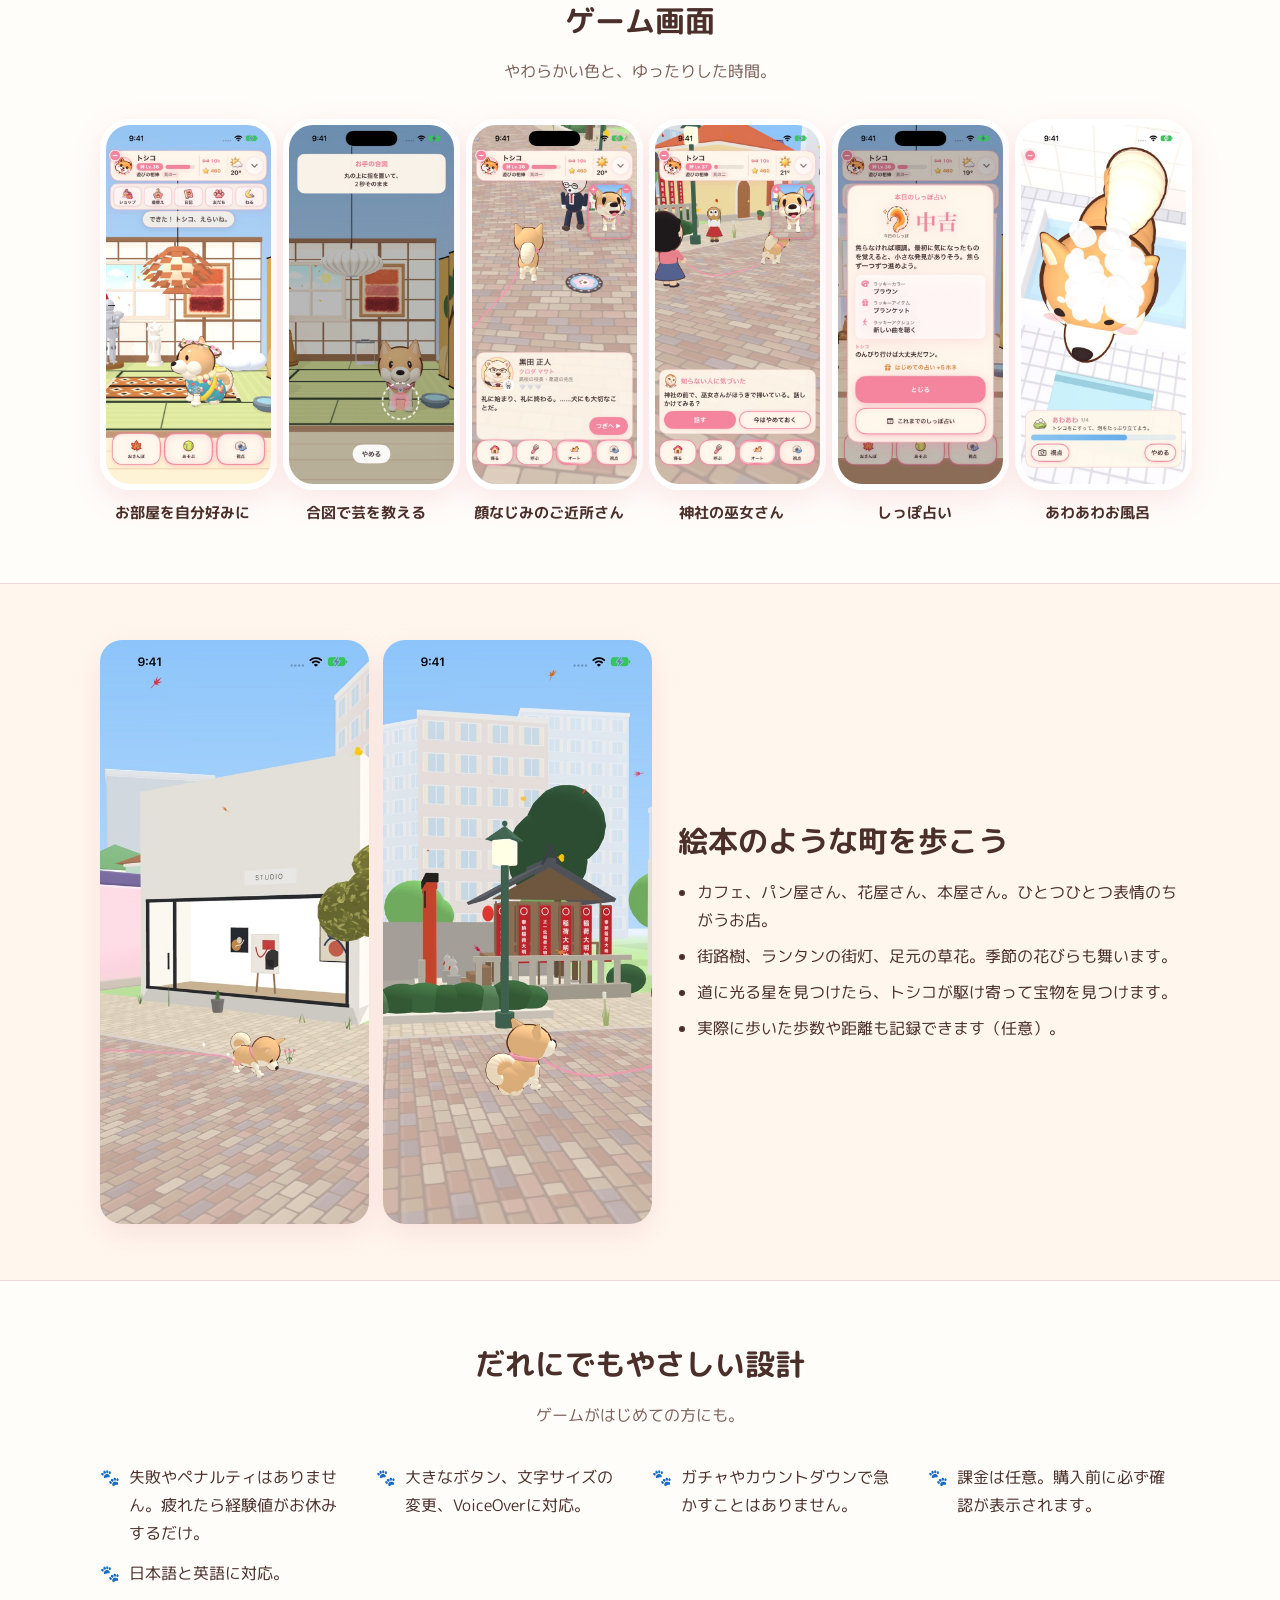
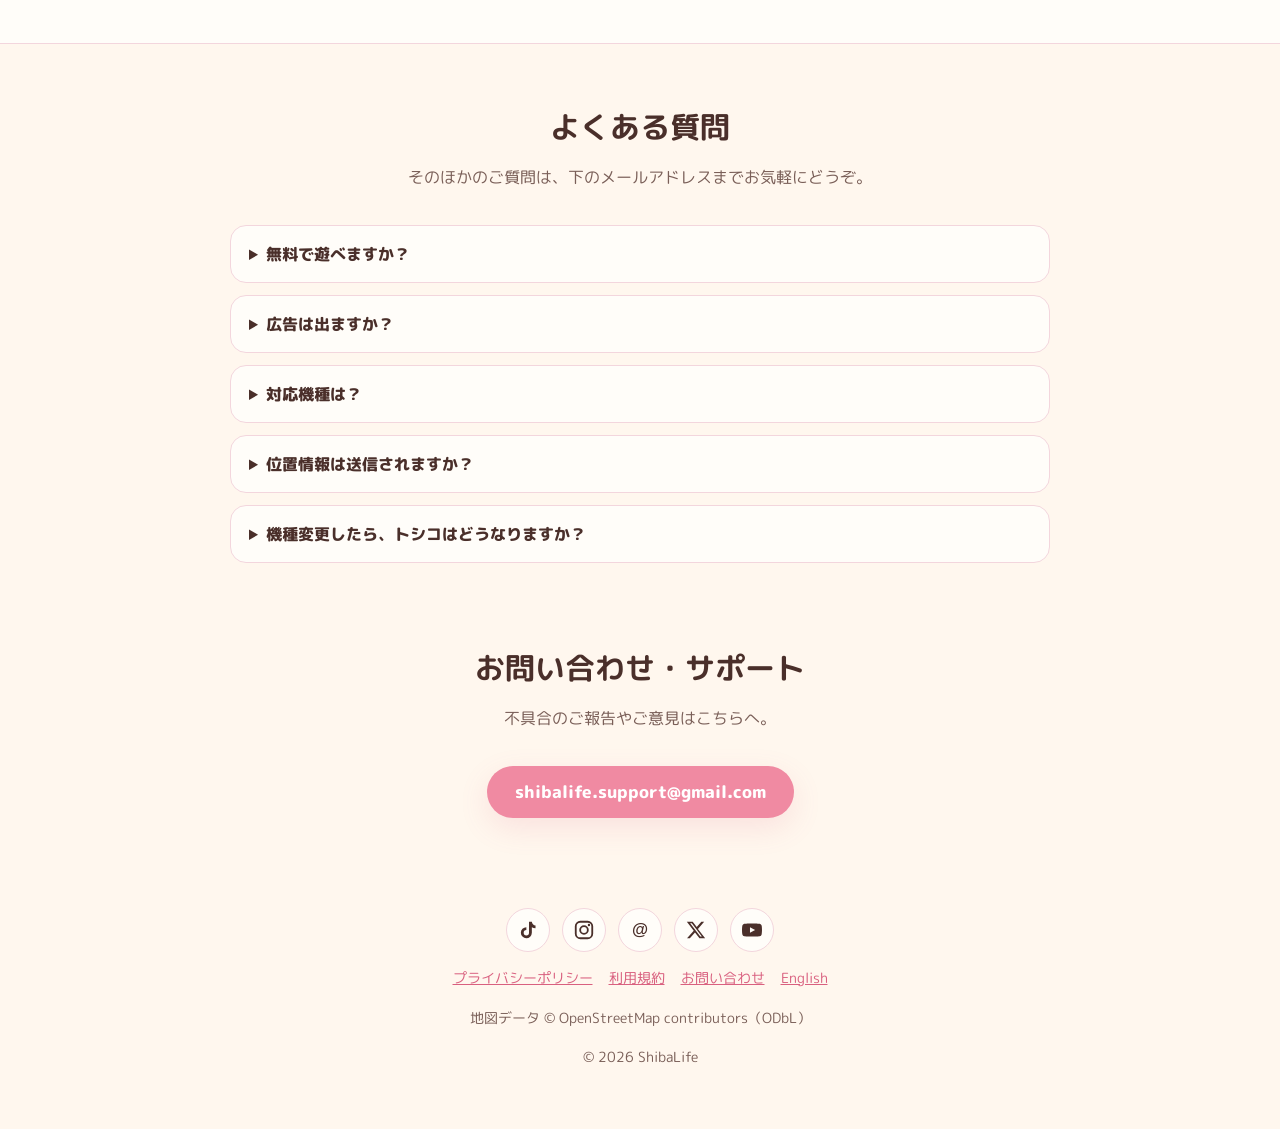
==== commit effcfc5c: "SEO and social: links to TikTok, Instagram, Threads (@shibalife_official), X (@shibalifeJPN) and You" ====
--- a/index.html
+++ b/index.html
@@ -3,10 +3,11 @@
 <head>
 <meta charset="utf-8">
 <meta name="viewport" content="width=device-width, initial-scale=1">
-<title>柴ライフ ShibaLife ｜ 柴犬トシコと暮らす、やさしいお散歩ゲーム（iPhone）</title>
-<meta name="description" content="柴ライフ（ShibaLife）は、赤柴のトシコと暮らすiPhone向けのやさしいお散歩ゲーム。子犬から年を重ねるトシコと、季節をめぐり、ご近所さんと仲良くなりながら、あなたの街に似た町をいっしょにお散歩。失敗もペナルティもない、だれにでもやさしい設計です。">
+<title>柴ライフ ShibaLife ｜ 柴犬トシコと暮らす、無料のやさしいお散歩ゲーム（iPhone）</title>
+<meta name="description" content="柴ライフ（ShibaLife）は、赤柴のトシコと暮らすiPhone向けの無料のやさしいお散歩ゲーム。子犬から年を重ねるトシコと、季節をめぐり、ご近所さんと仲良くなりながら、あなたの街に似た町をいっしょにお散歩。失敗もペナルティもない、だれにでもやさしい設計です。">
 <meta name="keywords" content="柴犬,柴犬ゲーム,犬ゲーム,お散歩ゲーム,育成ゲーム,iPhoneゲーム,癒しゲーム,東京,ShibaLife,柴ライフ">
 <meta name="apple-itunes-app" content="app-id=6815152223">
+<meta name="robots" content="index, follow, max-image-preview:large">
 <link rel="canonical" href="https://shibalife.jp/">
 <link rel="alternate" hreflang="ja" href="https://shibalife.jp/">
 <link rel="alternate" hreflang="en" href="https://shibalife.jp/en/">
@@ -22,9 +23,11 @@
 <meta property="og:image" content="https://shibalife.jp/img/og.jpg">
 <meta property="og:image:width" content="1200">
 <meta property="og:image:height" content="630">
+<meta property="og:image:alt" content="柴ライフ ShibaLife：赤柴のトシコと桜の町並み">
 <meta property="og:locale" content="ja_JP">
 <meta property="og:locale:alternate" content="en_US">
 <meta name="twitter:card" content="summary_large_image">
+<meta name="twitter:site" content="@shibalifeJPN">
 <meta name="twitter:title" content="柴ライフ ShibaLife">
 <meta name="twitter:description" content="柴犬トシコと暮らす、やさしいお散歩ゲーム（iPhone）">
 <meta name="twitter:image" content="https://shibalife.jp/img/og.jpg">
@@ -47,6 +50,10 @@
   "screenshot": ["https://shibalife.jp/img/s_ja_room.jpg", "https://shibalife.jp/img/s_ja_trick.jpg", "https://shibalife.jp/img/s_ja_neighbor.jpg", "https://shibalife.jp/img/s_ja_shrine.jpg", "https://shibalife.jp/img/s_ja_fortune.jpg", "https://shibalife.jp/img/s_ja_bath.jpg"],
   "installUrl": "https://apps.apple.com/jp/app/id6815152223",
   "offers": { "@type": "Offer", "price": "0", "priceCurrency": "JPY" },
+  "datePublished": "2026-10-07",
+  "softwareVersion": "1.0",
+  "publisher": { "@id": "https://shibalife.jp/#org" },
+  "sameAs": ["https://apps.apple.com/jp/app/id6815152223"],
   "url": "https://shibalife.jp/"
 }
 </script>
@@ -59,6 +66,30 @@
     {"@type": "Question", "name": "広告は出ますか？", "acceptedAnswer": {"@type": "Answer", "text": "本アプリは広告を表示する場合があります（動画広告、全画面広告、バナー広告など）。広告の表示形式は今後変わることがあります。「SLケネルクラブ」に入会すると広告は表示されません。購入は任意で、購入前に必ず確認が表示されます。"}},
     {"@type": "Question", "name": "対応機種は？", "acceptedAnswer": {"@type": "Answer", "text": "iOS 16.0以降のiPhone（iPhone X以降）に対応しています。"}},
     {"@type": "Question", "name": "位置情報は送信されますか？", "acceptedAnswer": {"@type": "Answer", "text": "正確な位置は端末の外へ送りません。天気と街並みを調べるときだけ、約1kmに丸めたおおまかな範囲を使います。"}}
+  ]
+}
+</script>
+<script type="application/ld+json">
+{
+  "@context": "https://schema.org",
+  "@graph": [
+    {
+      "@type": "Organization",
+      "@id": "https://shibalife.jp/#org",
+      "name": "ShibaLife 柴ライフ",
+      "url": "https://shibalife.jp/",
+      "logo": "https://shibalife.jp/img/apple-touch-icon.png",
+      "email": "shibalife.support@gmail.com",
+      "sameAs": ["https://www.tiktok.com/@shibalife_official", "https://www.instagram.com/shibalife_official/", "https://www.threads.net/@shibalife_official", "https://x.com/shibalifeJPN", "https://www.youtube.com/@ShibaLifeJP", "https://apps.apple.com/jp/app/id6815152223"]
+    },
+    {
+      "@type": "WebSite",
+      "@id": "https://shibalife.jp/#site",
+      "url": "https://shibalife.jp/",
+      "name": "柴ライフ ShibaLife",
+      "inLanguage": "ja",
+      "publisher": { "@id": "https://shibalife.jp/#org" }
+    }
   ]
 }
 </script>
@@ -81,7 +112,7 @@
 <main>
   <div class="hero">
     <div class="scene wide wide-only">
-      <img src="/img/hero_street.jpg" width="2400" height="1350" alt="桜の咲く町並みを散歩する赤柴のトシコ。うしろに小さな神社の鳥居" fetchpriority="high">
+      <img src="/img/hero_street.jpg" srcset="/img/hero_street_1200.jpg 1200w, /img/hero_street.jpg 2400w" sizes="100vw" width="2400" height="1350" alt="桜の咲く町並みを散歩する赤柴のトシコ。うしろに小さな神社の鳥居" fetchpriority="high">
       <div class="lockup" aria-hidden="true">
         <img class="dog" src="/img/toshiko.png" width="800" height="800" alt="">
         <img class="paws" src="/img/toshiko.png" width="800" height="800" alt="">
@@ -100,6 +131,8 @@
           <a class="btn" href="https://apps.apple.com/jp/app/id6815152223">App Storeでダウンロード</a>
           <a class="btn ghost" href="#features">あそびかたを見る</a>
         </div>
+        <div class="social"><a href="https://www.tiktok.com/@shibalife_official" rel="me noopener" target="_blank" aria-label="TikTokで柴ライフをフォロー" title="TikTok @shibalife_official"><svg viewBox="0 0 24 24" aria-hidden="true"><path d="M16.2 3c.3 2.3 1.7 3.9 4 4.1v3.1c-1.5 0-2.9-.4-4-1.2v6.1A6 6 0 1 1 10.2 9v3.1a2.9 2.9 0 1 0 2.9 2.9V3h3.1z"/></svg></a><a href="https://www.instagram.com/shibalife_official/" rel="me noopener" target="_blank" aria-label="Instagramで柴ライフをフォロー" title="Instagram @shibalife_official"><svg viewBox="0 0 24 24" aria-hidden="true"><rect x="3" y="3" width="18" height="18" rx="5" fill="none" stroke="currentColor" stroke-width="2"/><circle cx="12" cy="12" r="4.2" fill="none" stroke="currentColor" stroke-width="2"/><circle cx="17.4" cy="6.6" r="1.3"/></svg></a><a href="https://www.threads.net/@shibalife_official" rel="me noopener" target="_blank" aria-label="Threadsで柴ライフをフォロー" title="Threads @shibalife_official"><svg viewBox="0 0 24 24" aria-hidden="true"><text x="12" y="17.5" text-anchor="middle" font-size="18" font-weight="700" font-family="Arial, sans-serif">@</text></svg></a><a href="https://x.com/shibalifeJPN" rel="me noopener" target="_blank" aria-label="Xで柴ライフをフォロー" title="X @shibalifeJPN"><svg viewBox="0 0 24 24" aria-hidden="true"><path d="M17.8 3h3.1l-6.8 7.8L22 21h-6.2l-4.9-6.4L5.3 21H2.2l7.3-8.3L2 3h6.4l4.4 5.8L17.8 3zm-1.1 16.2h1.7L7.4 4.7H5.6l11.1 14.5z"/></svg></a><a href="https://www.youtube.com/@ShibaLifeJP" rel="me noopener" target="_blank" aria-label="YouTubeで柴ライフをフォロー" title="YouTube @ShibaLifeJP"><svg viewBox="0 0 24 24" aria-hidden="true"><path d="M22.5 7.2a2.8 2.8 0 0 0-2-2C18.8 4.8 12 4.8 12 4.8s-6.8 0-8.5.4a2.8 2.8 0 0 0-2 2C1.1 8.9 1.1 12 1.1 12s0 3.1.4 4.8a2.8 2.8 0 0 0 2 2c1.7.4 8.5.4 8.5.4s6.8 0 8.5-.4a2.8 2.8 0 0 0 2-2c.4-1.7.4-4.8.4-4.8s0-3.1-.4-4.8zM9.8 15.1V8.9l5.6 3.1-5.6 3.1z"/></svg></a></div>
+        <p class="note follow">SNSでトシコの毎日を発信中</p>
         <p class="note">iPhone（iOS 16以降）・無料・日本語／English</p>
       </div>
     </div>
@@ -205,6 +238,7 @@
 
 <footer>
   <div class="wrap">
+    <div class="social small"><a href="https://www.tiktok.com/@shibalife_official" rel="me noopener" target="_blank" aria-label="TikTokで柴ライフをフォロー" title="TikTok @shibalife_official"><svg viewBox="0 0 24 24" aria-hidden="true"><path d="M16.2 3c.3 2.3 1.7 3.9 4 4.1v3.1c-1.5 0-2.9-.4-4-1.2v6.1A6 6 0 1 1 10.2 9v3.1a2.9 2.9 0 1 0 2.9 2.9V3h3.1z"/></svg></a><a href="https://www.instagram.com/shibalife_official/" rel="me noopener" target="_blank" aria-label="Instagramで柴ライフをフォロー" title="Instagram @shibalife_official"><svg viewBox="0 0 24 24" aria-hidden="true"><rect x="3" y="3" width="18" height="18" rx="5" fill="none" stroke="currentColor" stroke-width="2"/><circle cx="12" cy="12" r="4.2" fill="none" stroke="currentColor" stroke-width="2"/><circle cx="17.4" cy="6.6" r="1.3"/></svg></a><a href="https://www.threads.net/@shibalife_official" rel="me noopener" target="_blank" aria-label="Threadsで柴ライフをフォロー" title="Threads @shibalife_official"><svg viewBox="0 0 24 24" aria-hidden="true"><text x="12" y="17.5" text-anchor="middle" font-size="18" font-weight="700" font-family="Arial, sans-serif">@</text></svg></a><a href="https://x.com/shibalifeJPN" rel="me noopener" target="_blank" aria-label="Xで柴ライフをフォロー" title="X @shibalifeJPN"><svg viewBox="0 0 24 24" aria-hidden="true"><path d="M17.8 3h3.1l-6.8 7.8L22 21h-6.2l-4.9-6.4L5.3 21H2.2l7.3-8.3L2 3h6.4l4.4 5.8L17.8 3zm-1.1 16.2h1.7L7.4 4.7H5.6l11.1 14.5z"/></svg></a><a href="https://www.youtube.com/@ShibaLifeJP" rel="me noopener" target="_blank" aria-label="YouTubeで柴ライフをフォロー" title="YouTube @ShibaLifeJP"><svg viewBox="0 0 24 24" aria-hidden="true"><path d="M22.5 7.2a2.8 2.8 0 0 0-2-2C18.8 4.8 12 4.8 12 4.8s-6.8 0-8.5.4a2.8 2.8 0 0 0-2 2C1.1 8.9 1.1 12 1.1 12s0 3.1.4 4.8a2.8 2.8 0 0 0 2 2c1.7.4 8.5.4 8.5.4s6.8 0 8.5-.4a2.8 2.8 0 0 0 2-2c.4-1.7.4-4.8.4-4.8s0-3.1-.4-4.8zM9.8 15.1V8.9l5.6 3.1-5.6 3.1z"/></svg></a></div>
     <nav><a href="/privacy.html">プライバシーポリシー</a><a href="/terms.html">利用規約</a><a href="mailto:shibalife.support@gmail.com">お問い合わせ</a><a href="/en/" hreflang="en" lang="en">English</a></nav>
     <p>地図データ © OpenStreetMap contributors（ODbL）</p>
     <p>© 2026 ShibaLife</p>
--- a/style.css
+++ b/style.css
@@ -137,3 +137,12 @@
 
 footer { padding: 34px 0 44px; text-align: center; color: var(--ink-soft); font-size: .9rem; }
 footer nav { display: flex; gap: 16px; justify-content: center; flex-wrap: wrap; margin-bottom: 10px; }
+
+/* Social links (TikTok, Instagram, Threads) */
+.social { display: flex; gap: 12px; justify-content: center; margin: 18px 0 4px; }
+.social a { width: 44px; height: 44px; border-radius: 50%; display: inline-flex; align-items: center; justify-content: center;
+  background: var(--paper); border: 1.5px solid var(--line); color: var(--ink); transition: transform .15s ease, border-color .15s ease; }
+.social a:hover { transform: translateY(-2px); border-color: var(--pink); color: var(--pink-deep); }
+.social svg { width: 22px; height: 22px; fill: currentColor; }
+.social.small { margin: 0 0 14px; }
+.note.follow { margin-top: 4px; }
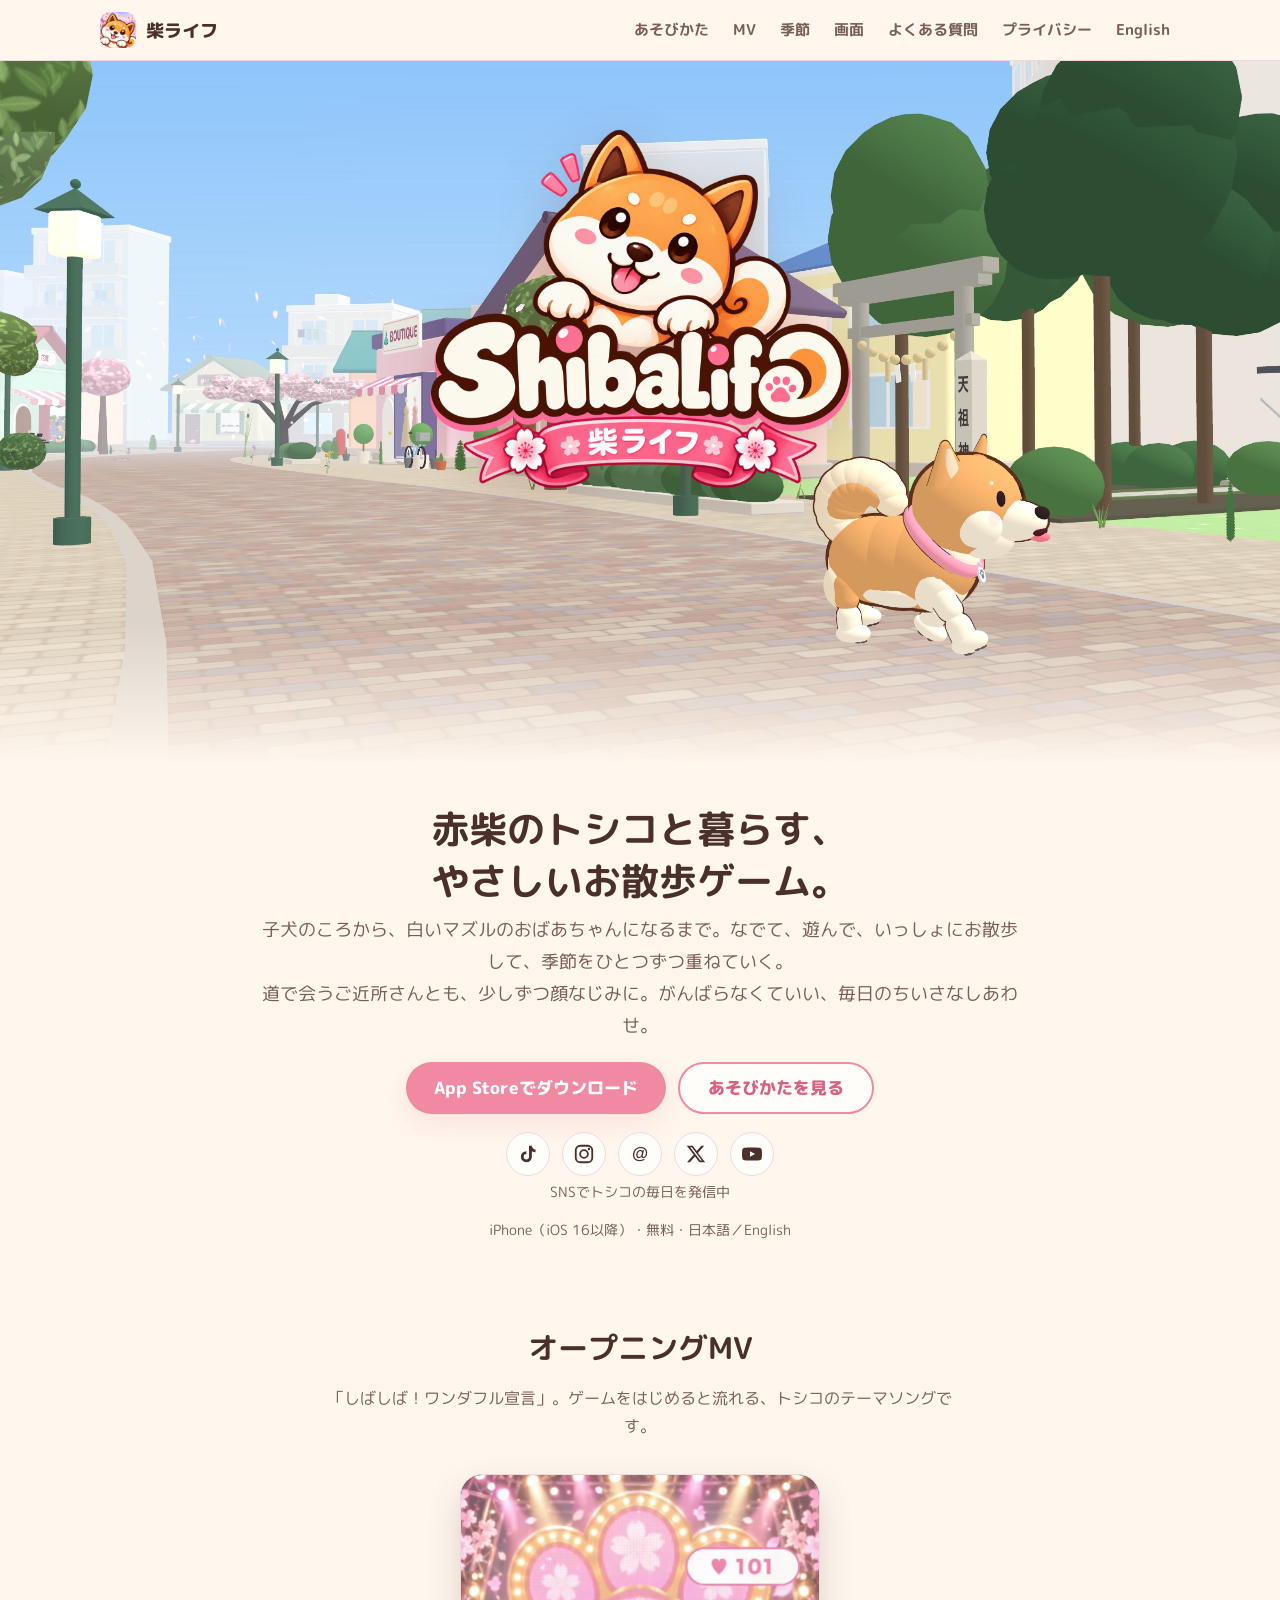
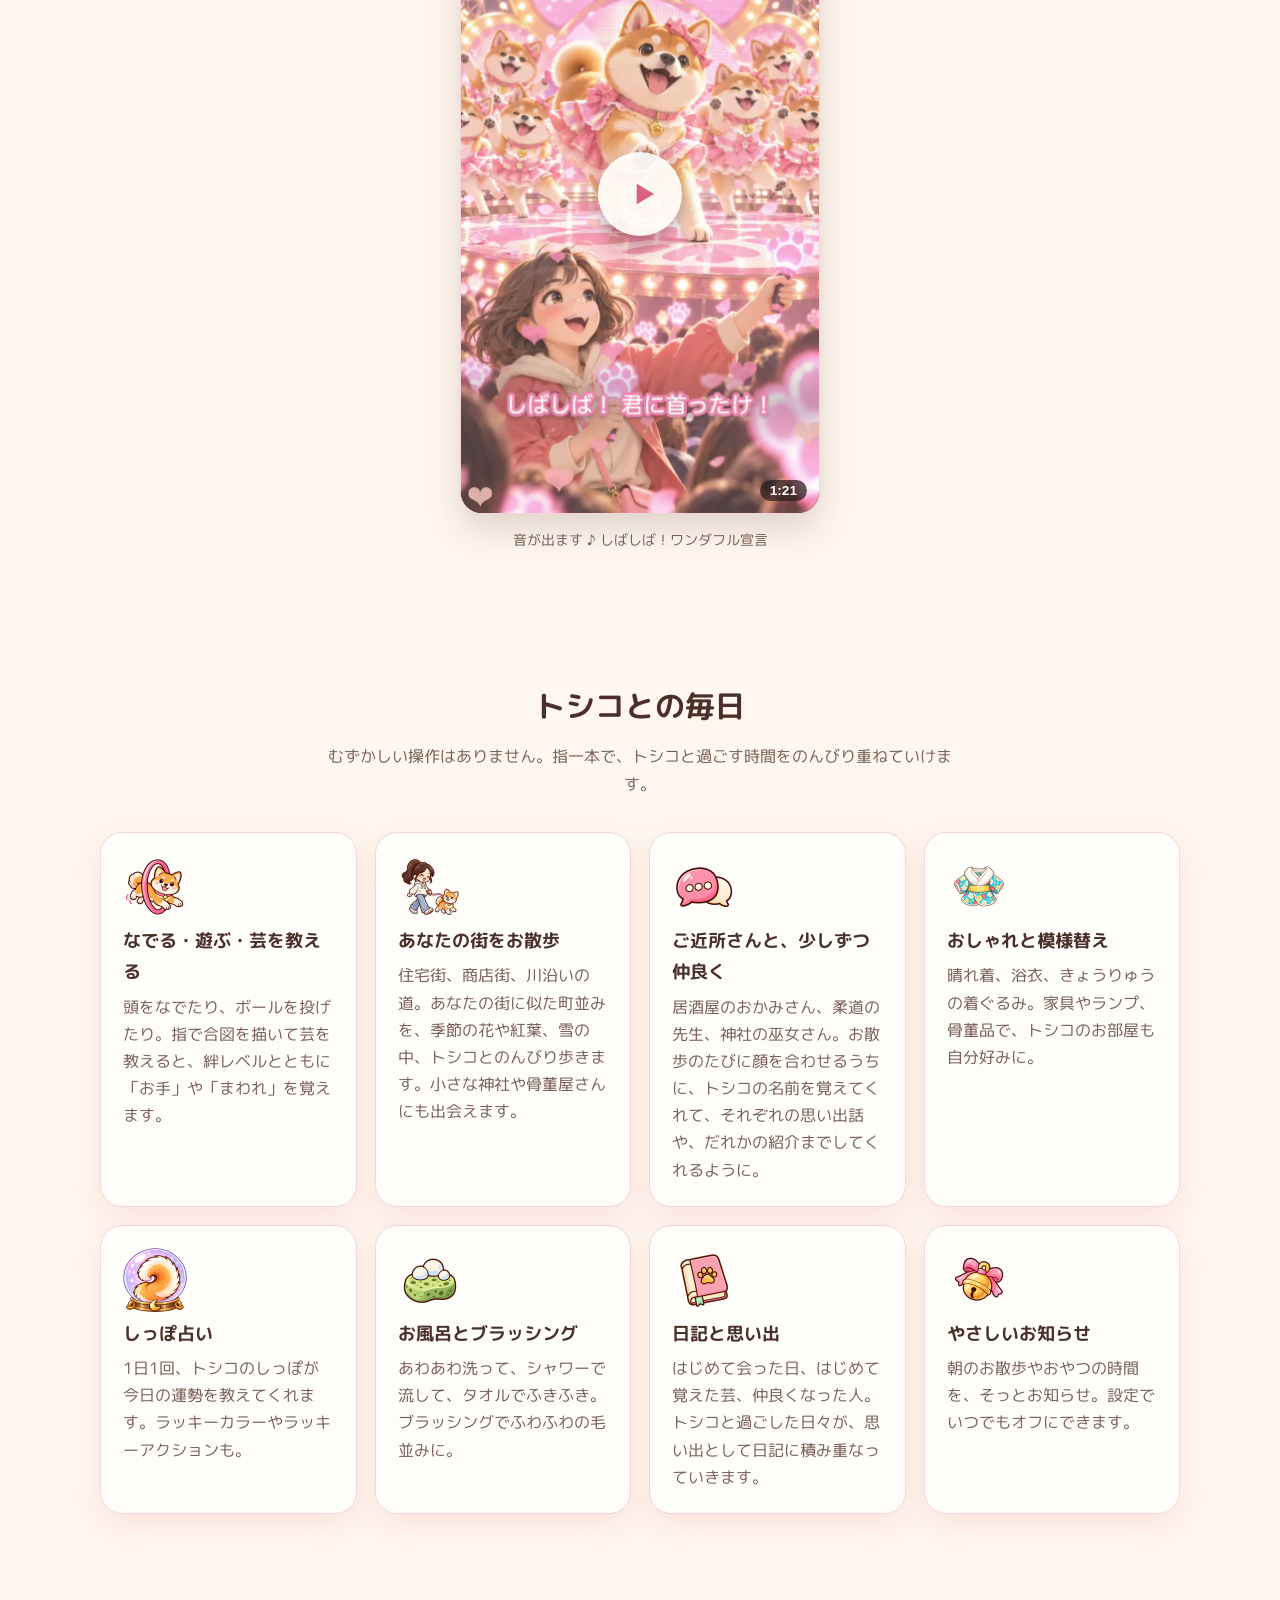
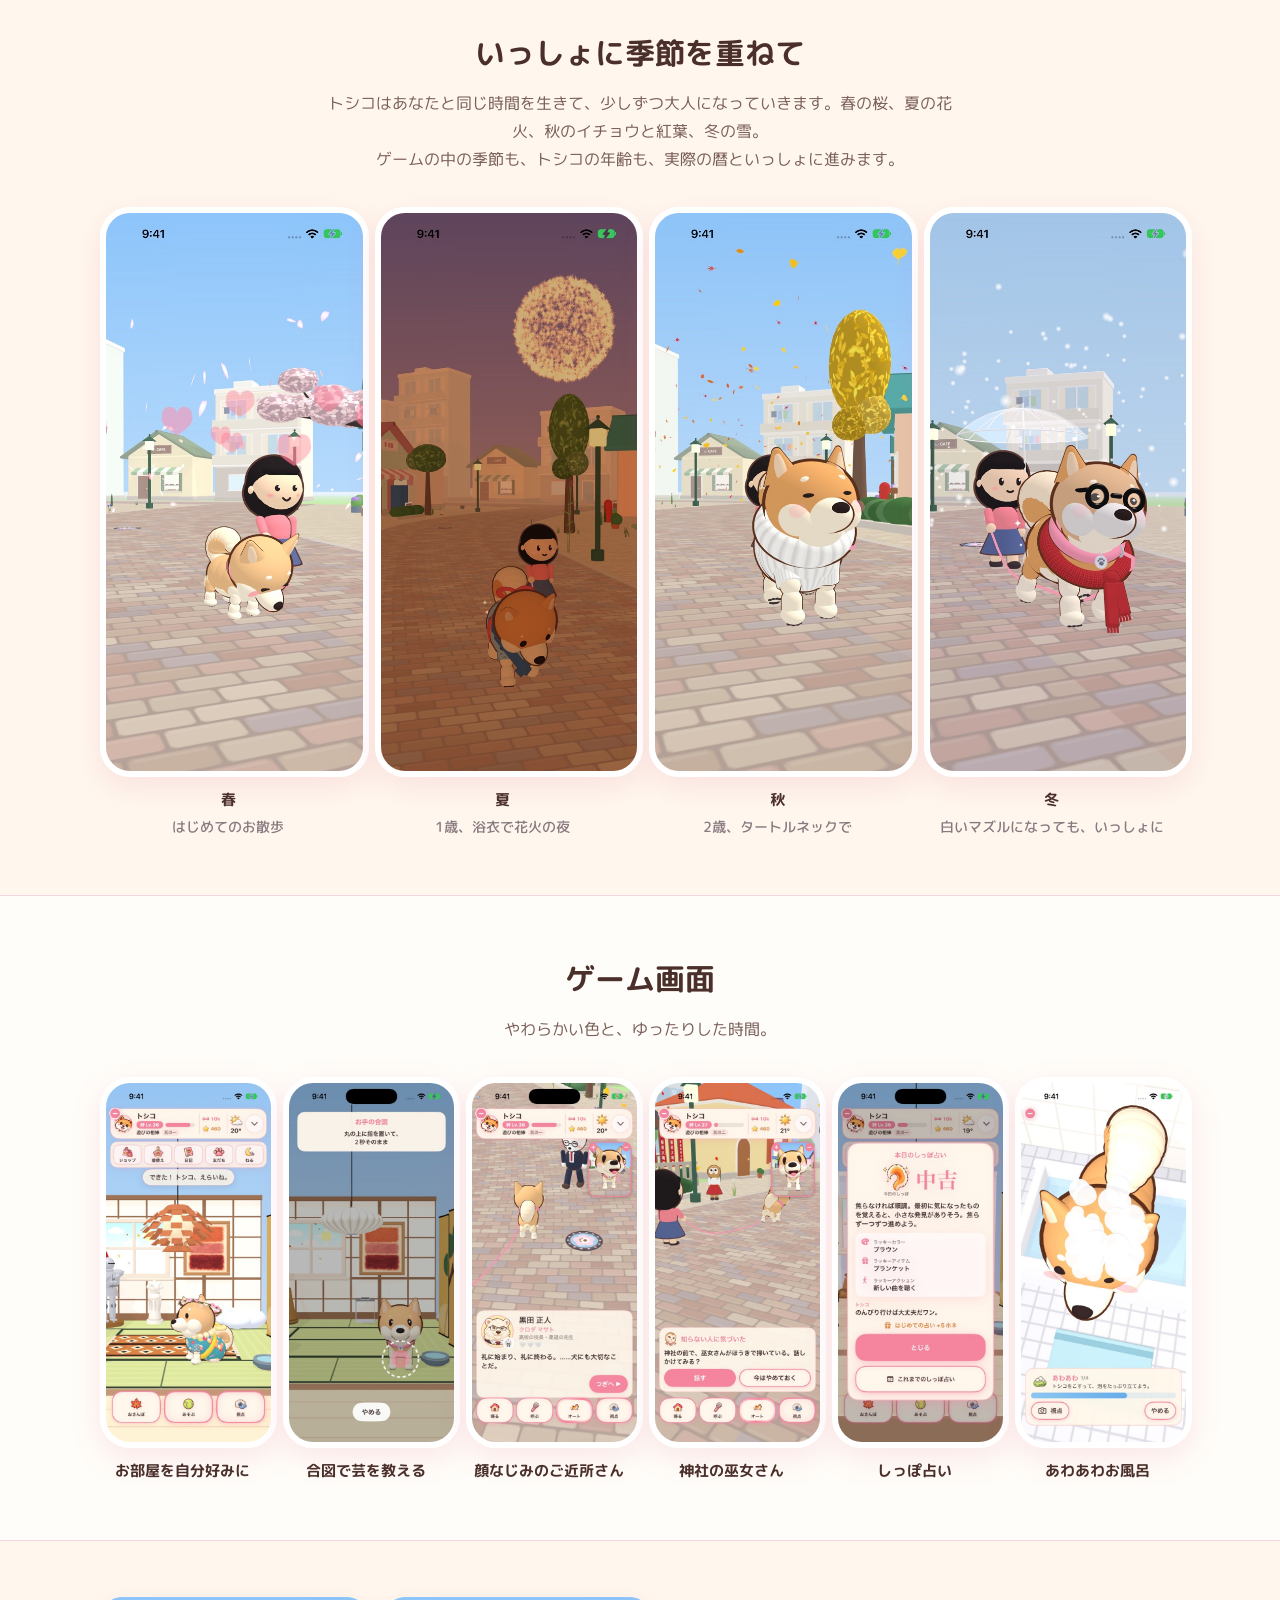
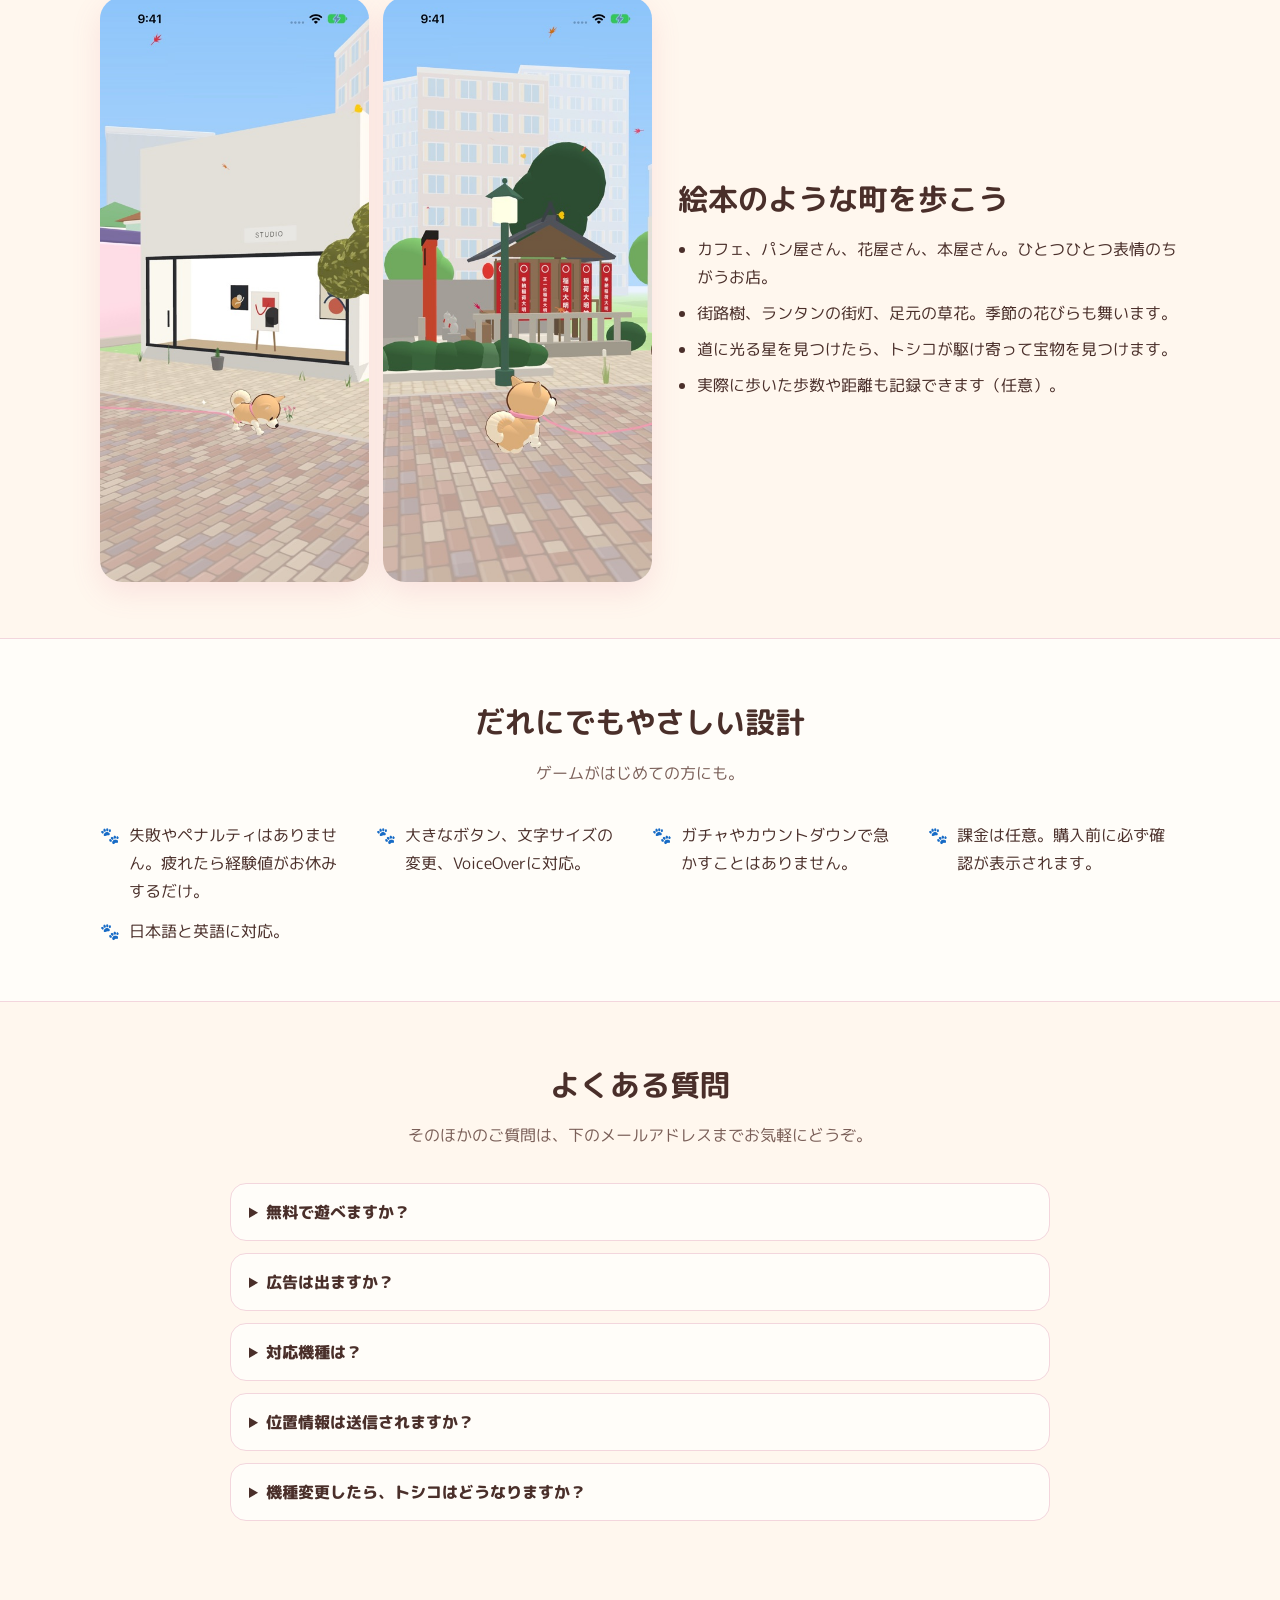
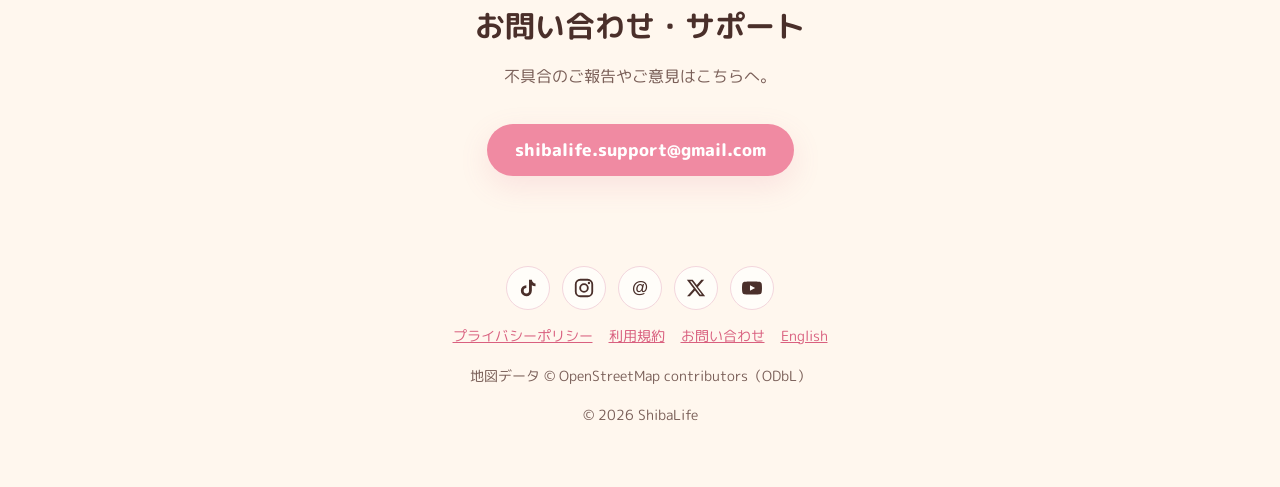
==== commit 6c679722: "Opening MV on the home page (ja and en): しばしば！ワンダフル宣言 as a self-hosted HLS stream (540p and 1080p, 4" ====
--- a/index.html
+++ b/index.html
@@ -100,6 +100,7 @@
     <a class="brand" href="/"><img src="/img/apple-touch-icon.png" alt="" width="36" height="36">柴ライフ</a>
     <nav aria-label="メニュー">
       <a href="#features">あそびかた</a>
+      <a class="hide-sm" href="#mv">MV</a>
       <a class="hide-sm" href="#seasons">季節</a>
       <a class="hide-sm" href="#screens">画面</a>
       <a class="hide-sm" href="#faq">よくある質問</a>
@@ -137,6 +138,21 @@
       </div>
     </div>
   </div>
+
+  <section data-reveal id="mv">
+    <div class="wrap">
+      <h2>オープニングMV</h2>
+      <p class="sub">「しばしば！ワンダフル宣言」。ゲームをはじめると流れる、トシコのテーマソングです。</p>
+      <div class="mv">
+        <button class="mv-play" type="button" data-src="/mv/wonderful/index.m3u8" aria-label="オープニングMV「しばしば！ワンダフル宣言」を再生（1分21秒・音が出ます）">
+          <img src="/mv/wonderful/poster.jpg" width="720" height="1280" loading="lazy" alt="">
+          <span class="mv-btn" aria-hidden="true"><svg viewBox="0 0 24 24"><path d="M8 5.5v13l11-6.5z"/></svg></span>
+          <span class="mv-len">1:21</span>
+        </button>
+      </div>
+      <p class="note mv-note">音が出ます ♪ しばしば！ワンダフル宣言</p>
+    </div>
+  </section>
 
   <section data-reveal id="features">
     <div class="wrap">
@@ -258,5 +274,27 @@
     setTimeout(function () { els.forEach(function (e) { e.classList.add('in'); }); }, 2500);
   })();
 </script>
+<script>
+  // The opening MV: a self-hosted HLS stream (two sizes, the player picks by connection). Safari and iPhone play
+  // it natively; other browsers load hls.js (self-hosted) only when Play is pressed. No YouTube, no tracking.
+  (function () {
+    var b = document.querySelector('.mv-play'); if (!b) return;
+    b.addEventListener('click', function () {
+      var v = document.createElement('video');
+      v.controls = true; v.playsInline = true; v.setAttribute('playsinline', ''); v.poster = b.querySelector('img').src;
+      v.className = 'mv-video'; v.setAttribute('aria-label', b.getAttribute('aria-label'));
+      b.replaceWith(v);
+      var src = b.dataset.src, go = function () { var p = v.play(); if (p && p.catch) p.catch(function () {}); };
+      if (v.canPlayType('application/vnd.apple.mpegurl')) { v.src = src; go(); return; }
+      var s = document.createElement('script'); s.src = '/js/hls.light.min.js';
+      s.onload = function () {
+        if (!window.Hls || !window.Hls.isSupported()) { v.src = src; return; }
+        var h = new window.Hls({ capLevelToPlayerSize: true }); h.loadSource(src); h.attachMedia(v);
+        h.on(window.Hls.Events.MANIFEST_PARSED, go);
+      };
+      document.head.appendChild(s);
+    });
+  })();
+</script>
 </body>
 </html>
--- a/style.css
+++ b/style.css
@@ -146,3 +146,18 @@
 .social svg { width: 22px; height: 22px; fill: currentColor; }
 .social.small { margin: 0 0 14px; }
 .note.follow { margin-top: 4px; }
+
+/* The opening MV: a vertical poster with a play button, swapped for the player on tap. */
+.mv { display: flex; justify-content: center; }
+.mv-play, .mv-video { width: min(360px, 100%); aspect-ratio: 9 / 16; border-radius: 22px; overflow: hidden; display: block;
+  background: #2a1d1a; box-shadow: 0 14px 34px rgba(74, 47, 42, .18); border: 1.5px solid var(--line); }
+.mv-play { position: relative; padding: 0; cursor: pointer; }
+.mv-play img { width: 100%; height: 100%; object-fit: cover; display: block; transition: transform .3s ease; }
+.mv-play:hover img, .mv-play:focus-visible img { transform: scale(1.03); }
+.mv-play:focus-visible { outline: 3px solid var(--pink-deep); outline-offset: 4px; }
+.mv-btn { position: absolute; inset: 0; margin: auto; width: 84px; height: 84px; border-radius: 50%; background: rgba(255, 253, 249, .92);
+  display: grid; place-items: center; box-shadow: 0 6px 18px rgba(0, 0, 0, .25); }
+.mv-btn svg { width: 38px; height: 38px; fill: var(--pink-deep); margin-left: 5px; }
+.mv-len { position: absolute; right: 12px; bottom: 12px; background: rgba(42, 29, 26, .72); color: #fff; font-size: .85rem; font-weight: 700;
+  padding: 3px 10px; border-radius: 99px; }
+.mv-note { text-align: center; margin-top: 14px; }
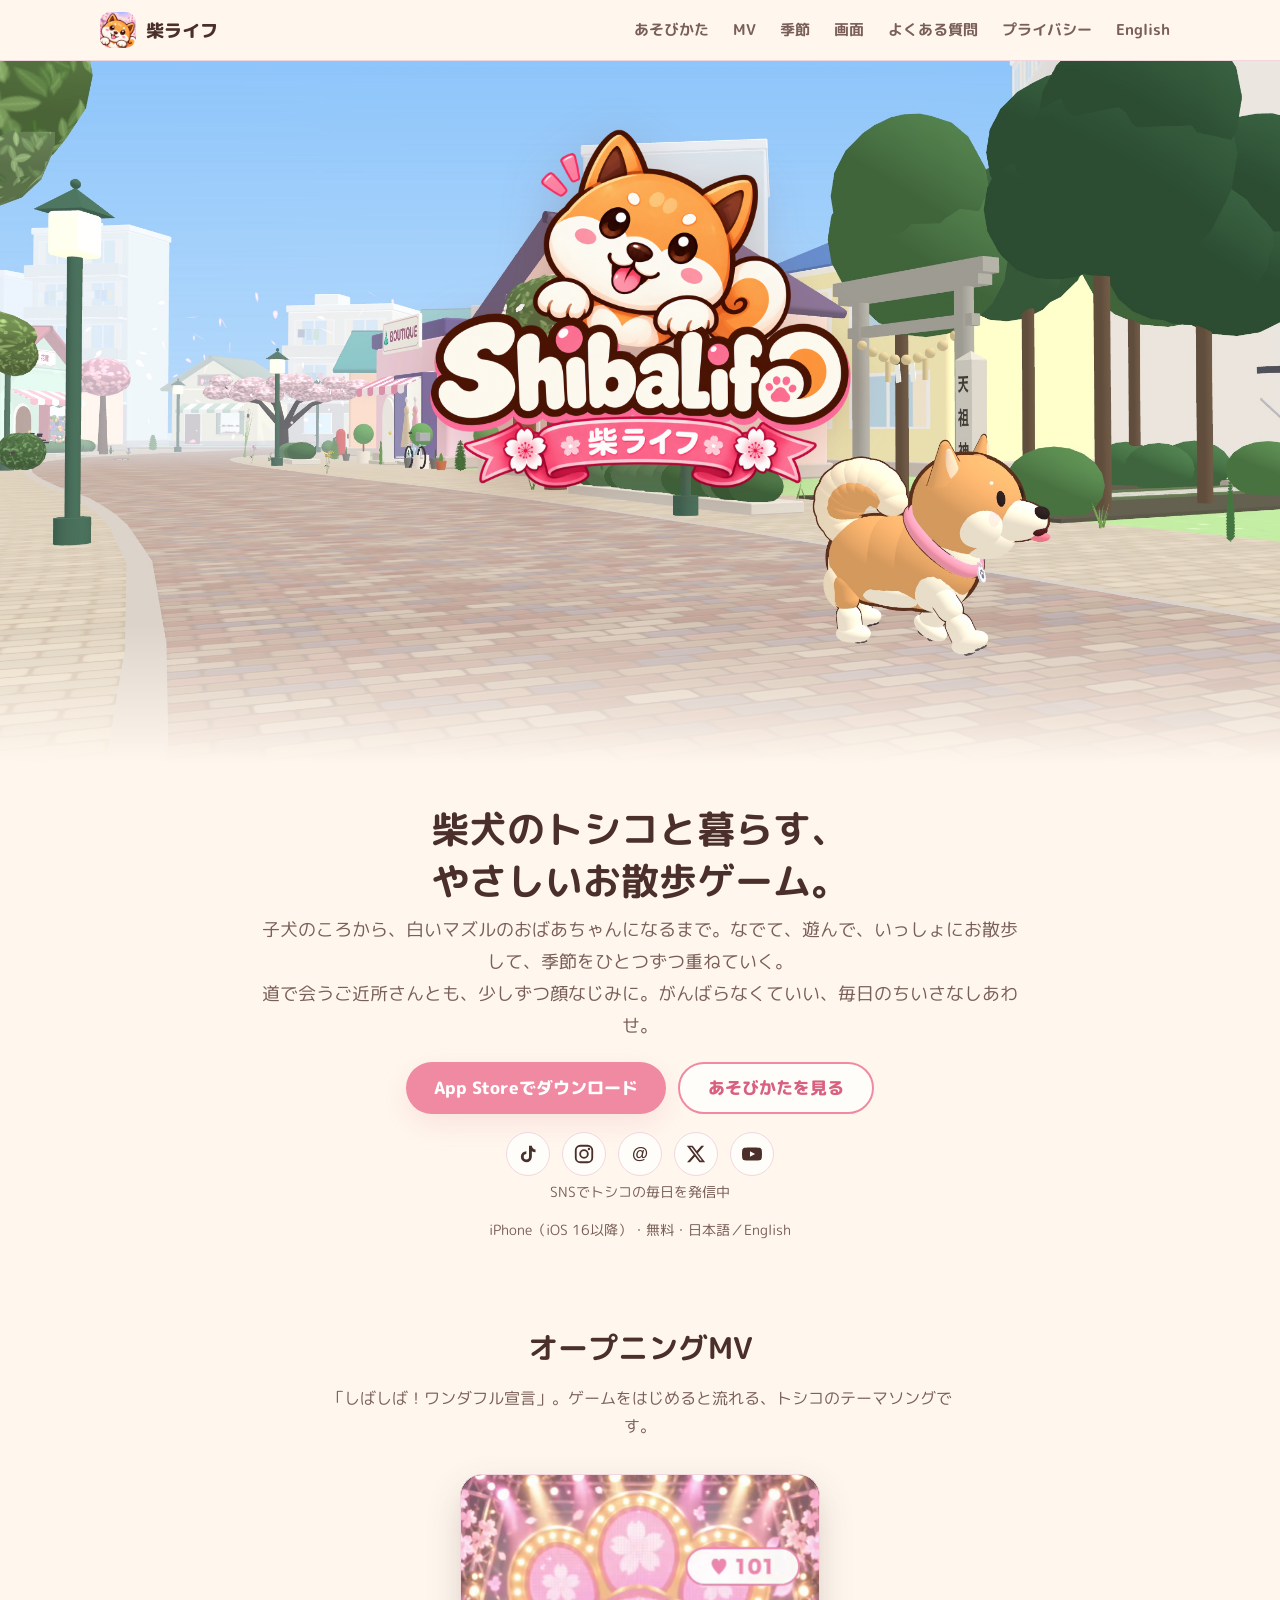
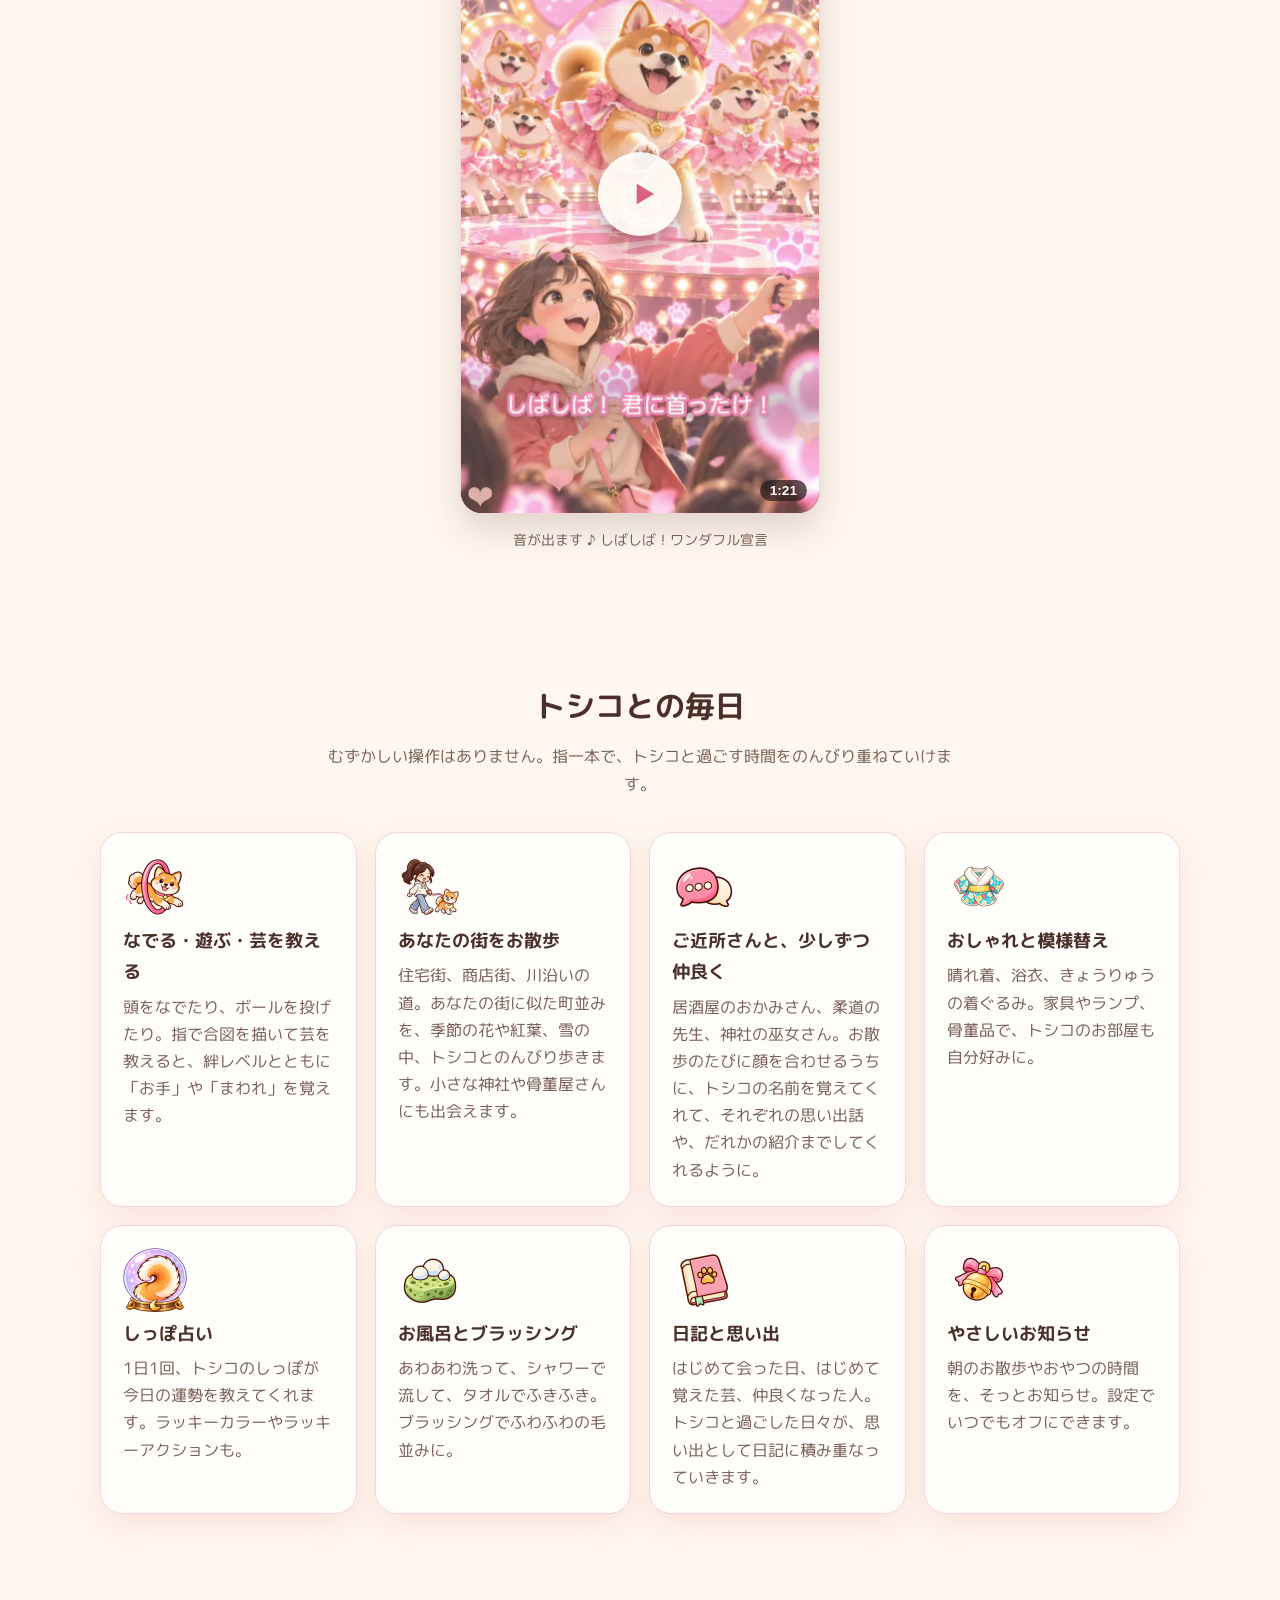
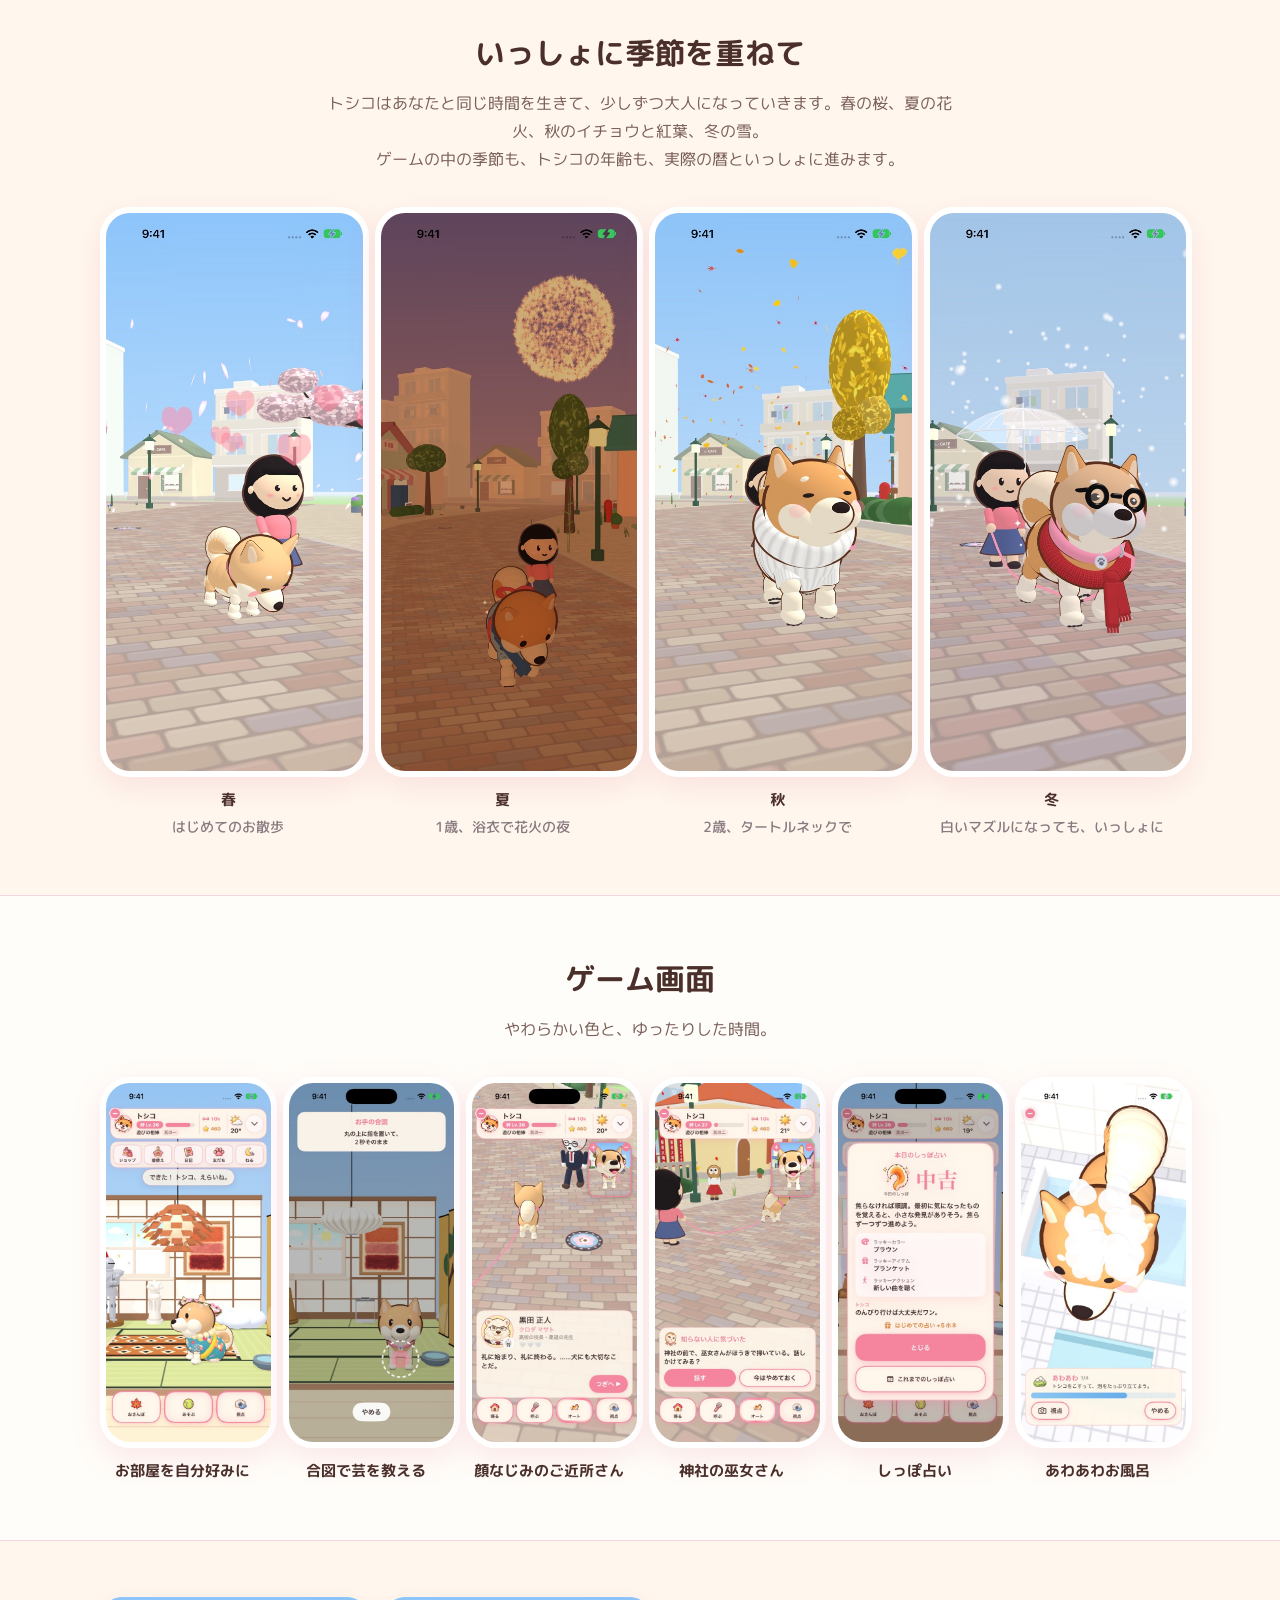
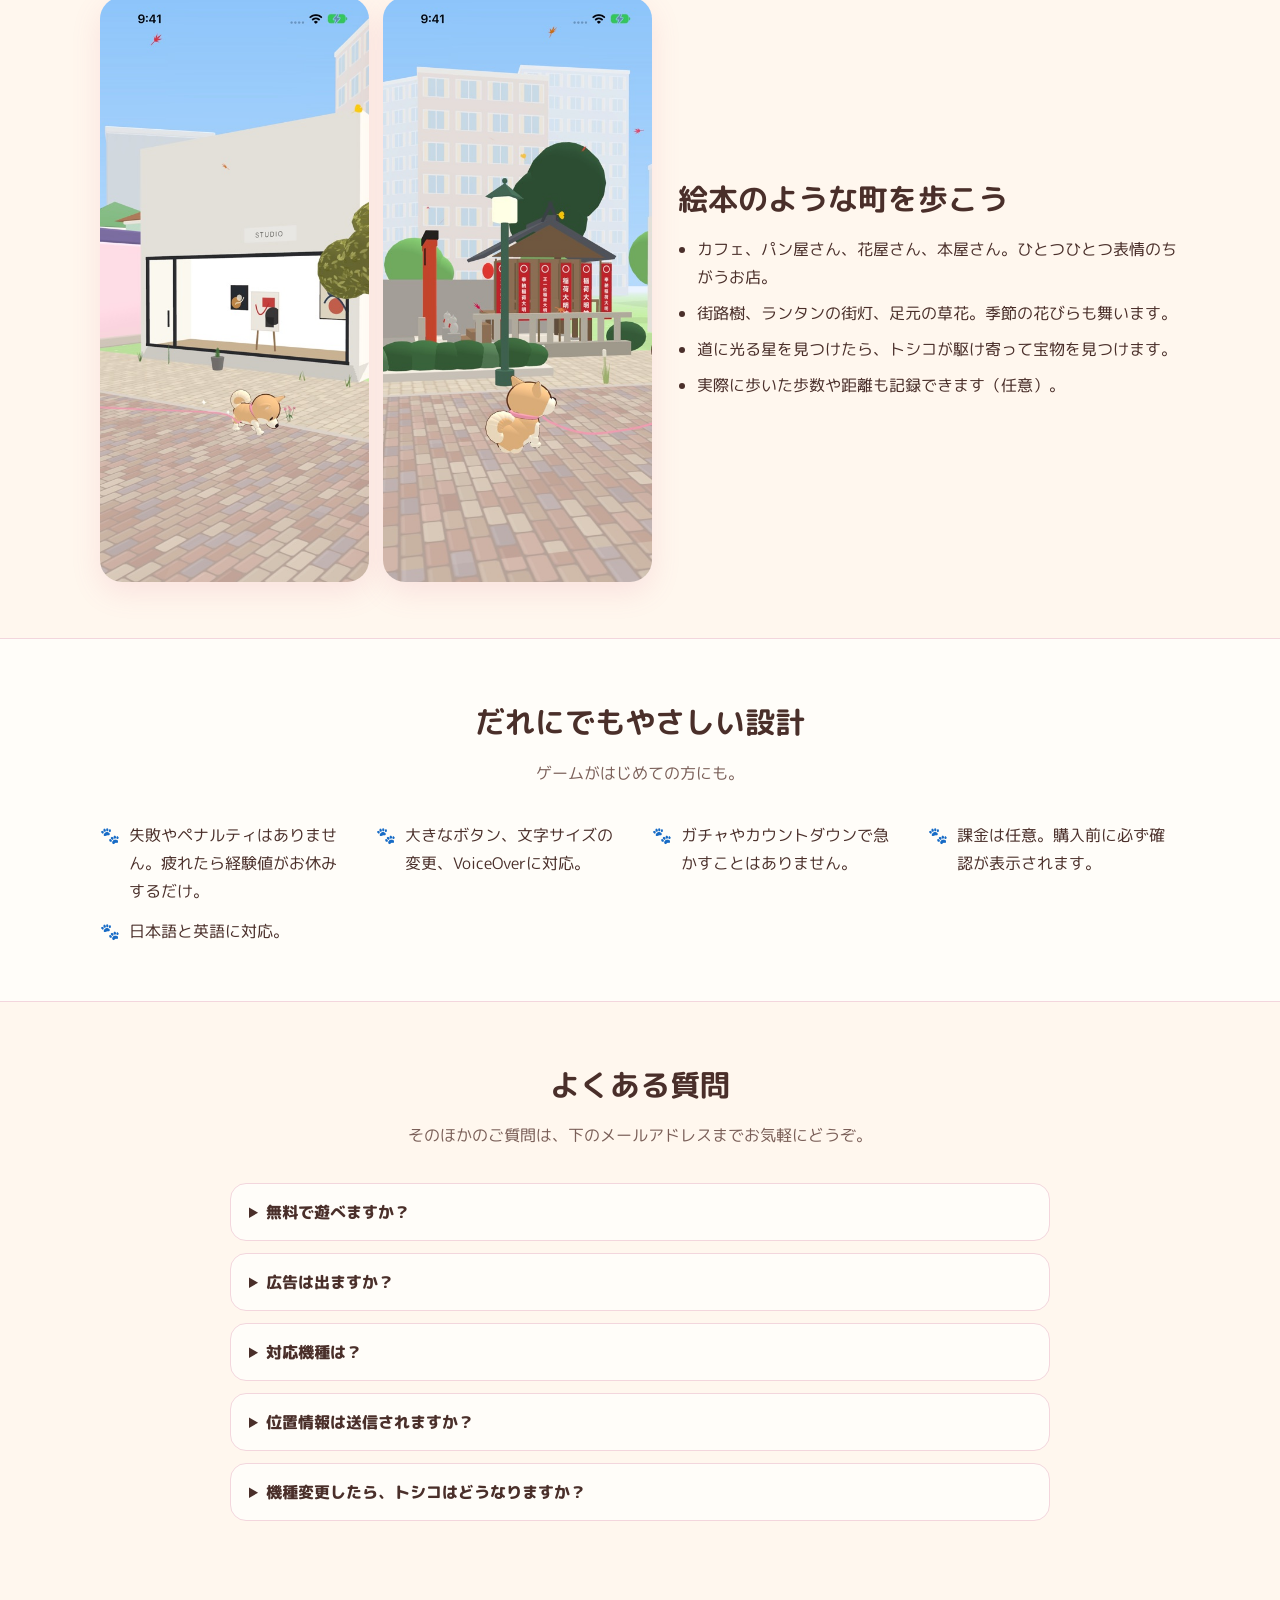
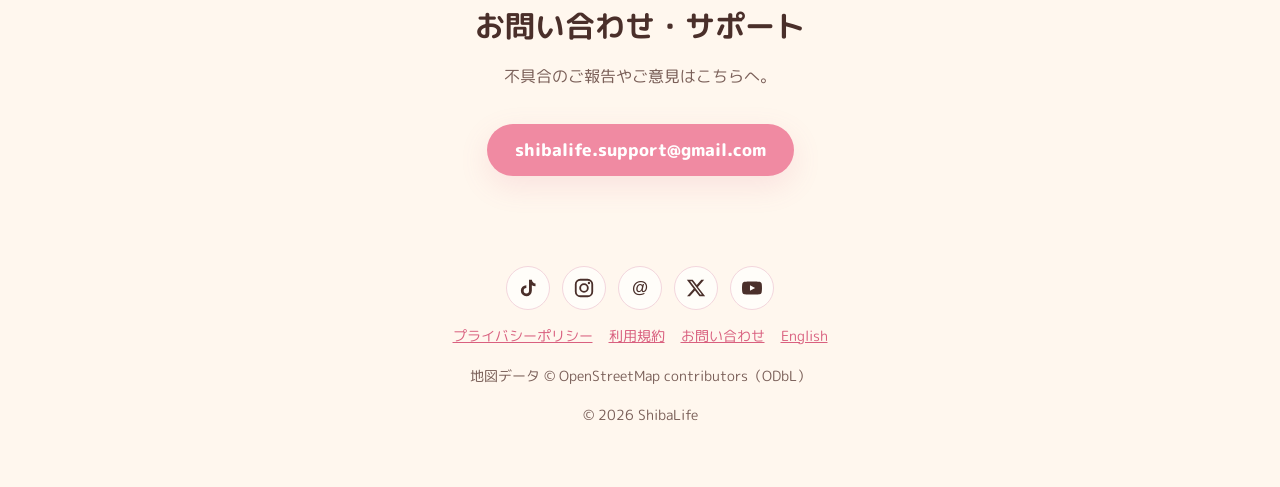
==== commit 490dc4b7: "Copy: Toshiko is a Shiba Inu, not specifically a red one (赤柴 -> 柴犬; 'a red Shiba Inu' -> 'a Shiba In" ====
--- a/index.html
+++ b/index.html
@@ -4,7 +4,7 @@
 <meta charset="utf-8">
 <meta name="viewport" content="width=device-width, initial-scale=1">
 <title>柴ライフ ShibaLife ｜ 柴犬トシコと暮らす、無料のやさしいお散歩ゲーム（iPhone）</title>
-<meta name="description" content="柴ライフ（ShibaLife）は、赤柴のトシコと暮らすiPhone向けの無料のやさしいお散歩ゲーム。子犬から年を重ねるトシコと、季節をめぐり、ご近所さんと仲良くなりながら、あなたの街に似た町をいっしょにお散歩。失敗もペナルティもない、だれにでもやさしい設計です。">
+<meta name="description" content="柴ライフ（ShibaLife）は、柴犬のトシコと暮らすiPhone向けの無料のやさしいお散歩ゲーム。子犬から年を重ねるトシコと、季節をめぐり、ご近所さんと仲良くなりながら、あなたの街に似た町をいっしょにお散歩。失敗もペナルティもない、だれにでもやさしい設計です。">
 <meta name="keywords" content="柴犬,柴犬ゲーム,犬ゲーム,お散歩ゲーム,育成ゲーム,iPhoneゲーム,癒しゲーム,東京,ShibaLife,柴ライフ">
 <meta name="apple-itunes-app" content="app-id=6815152223">
 <meta name="robots" content="index, follow, max-image-preview:large">
@@ -18,12 +18,12 @@
 <meta property="og:type" content="website">
 <meta property="og:site_name" content="柴ライフ ShibaLife">
 <meta property="og:title" content="柴ライフ ShibaLife ｜ 柴犬トシコと暮らすお散歩ゲーム">
-<meta property="og:description" content="赤柴のトシコと暮らす、やさしいiPhoneゲーム。なでて、遊んで、あなたの街をいっしょにお散歩。">
+<meta property="og:description" content="柴犬のトシコと暮らす、やさしいiPhoneゲーム。なでて、遊んで、あなたの街をいっしょにお散歩。">
 <meta property="og:url" content="https://shibalife.jp/">
 <meta property="og:image" content="https://shibalife.jp/img/og.jpg">
 <meta property="og:image:width" content="1200">
 <meta property="og:image:height" content="630">
-<meta property="og:image:alt" content="柴ライフ ShibaLife：赤柴のトシコと桜の町並み">
+<meta property="og:image:alt" content="柴ライフ ShibaLife：柴犬のトシコと桜の町並み">
 <meta property="og:locale" content="ja_JP">
 <meta property="og:locale:alternate" content="en_US">
 <meta name="twitter:card" content="summary_large_image">
@@ -45,7 +45,7 @@
   "applicationCategory": "GameApplication",
   "genre": "シミュレーション",
   "inLanguage": ["ja", "en"],
-  "description": "赤柴のトシコと暮らす、やさしいお散歩ゲーム。子犬から年を重ねるトシコと季節をめぐり、ご近所さんと仲良くなりながら、あなたの街をいっしょにお散歩。",
+  "description": "柴犬のトシコと暮らす、やさしいお散歩ゲーム。子犬から年を重ねるトシコと季節をめぐり、ご近所さんと仲良くなりながら、あなたの街をいっしょにお散歩。",
   "image": "https://shibalife.jp/img/og.jpg",
   "screenshot": ["https://shibalife.jp/img/s_ja_room.jpg", "https://shibalife.jp/img/s_ja_trick.jpg", "https://shibalife.jp/img/s_ja_neighbor.jpg", "https://shibalife.jp/img/s_ja_shrine.jpg", "https://shibalife.jp/img/s_ja_fortune.jpg", "https://shibalife.jp/img/s_ja_bath.jpg"],
   "installUrl": "https://apps.apple.com/jp/app/id6815152223",
@@ -113,7 +113,7 @@
 <main>
   <div class="hero">
     <div class="scene wide wide-only">
-      <img src="/img/hero_street.jpg" srcset="/img/hero_street_1200.jpg 1200w, /img/hero_street.jpg 2400w" sizes="100vw" width="2400" height="1350" alt="桜の咲く町並みを散歩する赤柴のトシコ。うしろに小さな神社の鳥居" fetchpriority="high">
+      <img src="/img/hero_street.jpg" srcset="/img/hero_street_1200.jpg 1200w, /img/hero_street.jpg 2400w" sizes="100vw" width="2400" height="1350" alt="桜の咲く町並みを散歩する柴犬のトシコ。うしろに小さな神社の鳥居" fetchpriority="high">
       <div class="lockup" aria-hidden="true">
         <img class="dog" src="/img/toshiko.png" width="800" height="800" alt="">
         <img class="paws" src="/img/toshiko.png" width="800" height="800" alt="">
@@ -126,7 +126,7 @@
     </div>
     <div class="cta-band reveal">
       <div class="wrap">
-        <h1>赤柴のトシコと暮らす、<br>やさしいお散歩ゲーム。</h1>
+        <h1>柴犬のトシコと暮らす、<br>やさしいお散歩ゲーム。</h1>
         <p class="lead">子犬のころから、白いマズルのおばあちゃんになるまで。なでて、遊んで、いっしょにお散歩して、季節をひとつずつ重ねていく。<br>道で会うご近所さんとも、少しずつ顔なじみに。がんばらなくていい、毎日のちいさなしあわせ。</p>
         <div class="btns">
           <a class="btn" href="https://apps.apple.com/jp/app/id6815152223">App Storeでダウンロード</a>
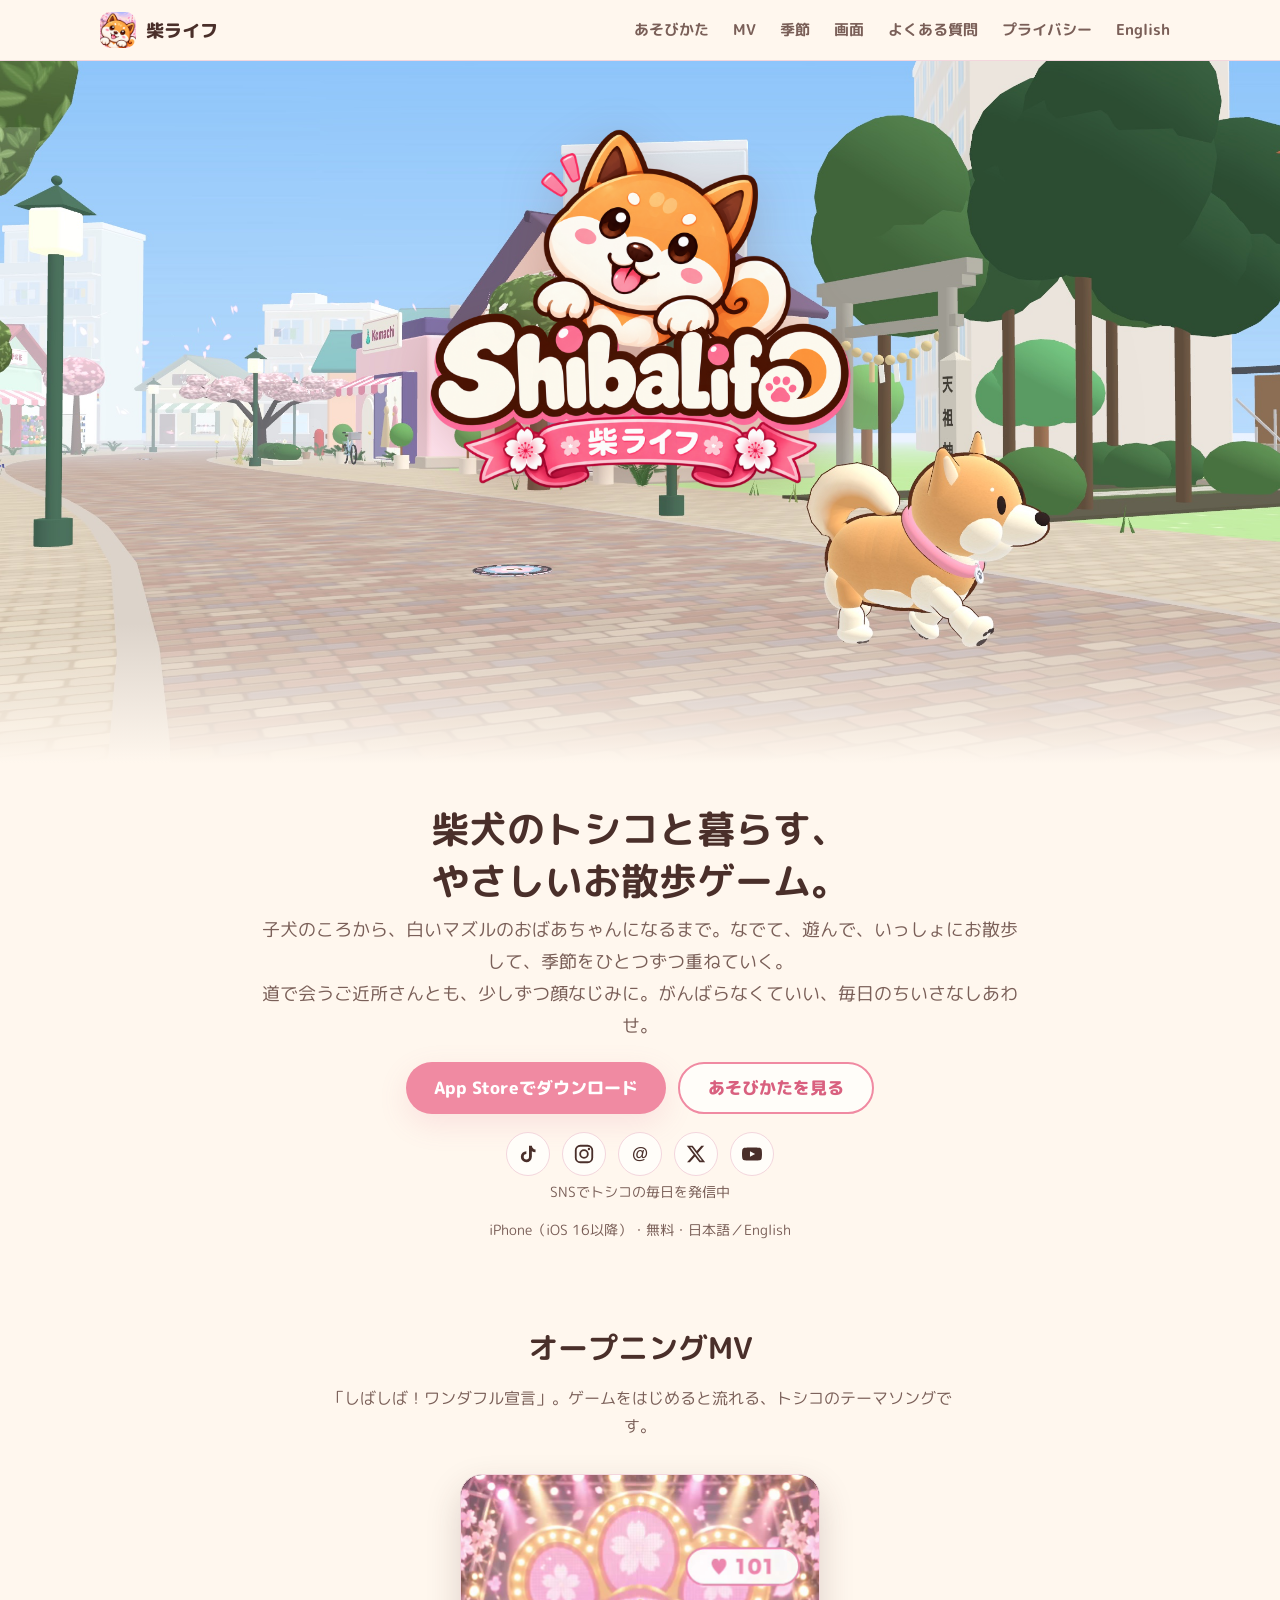
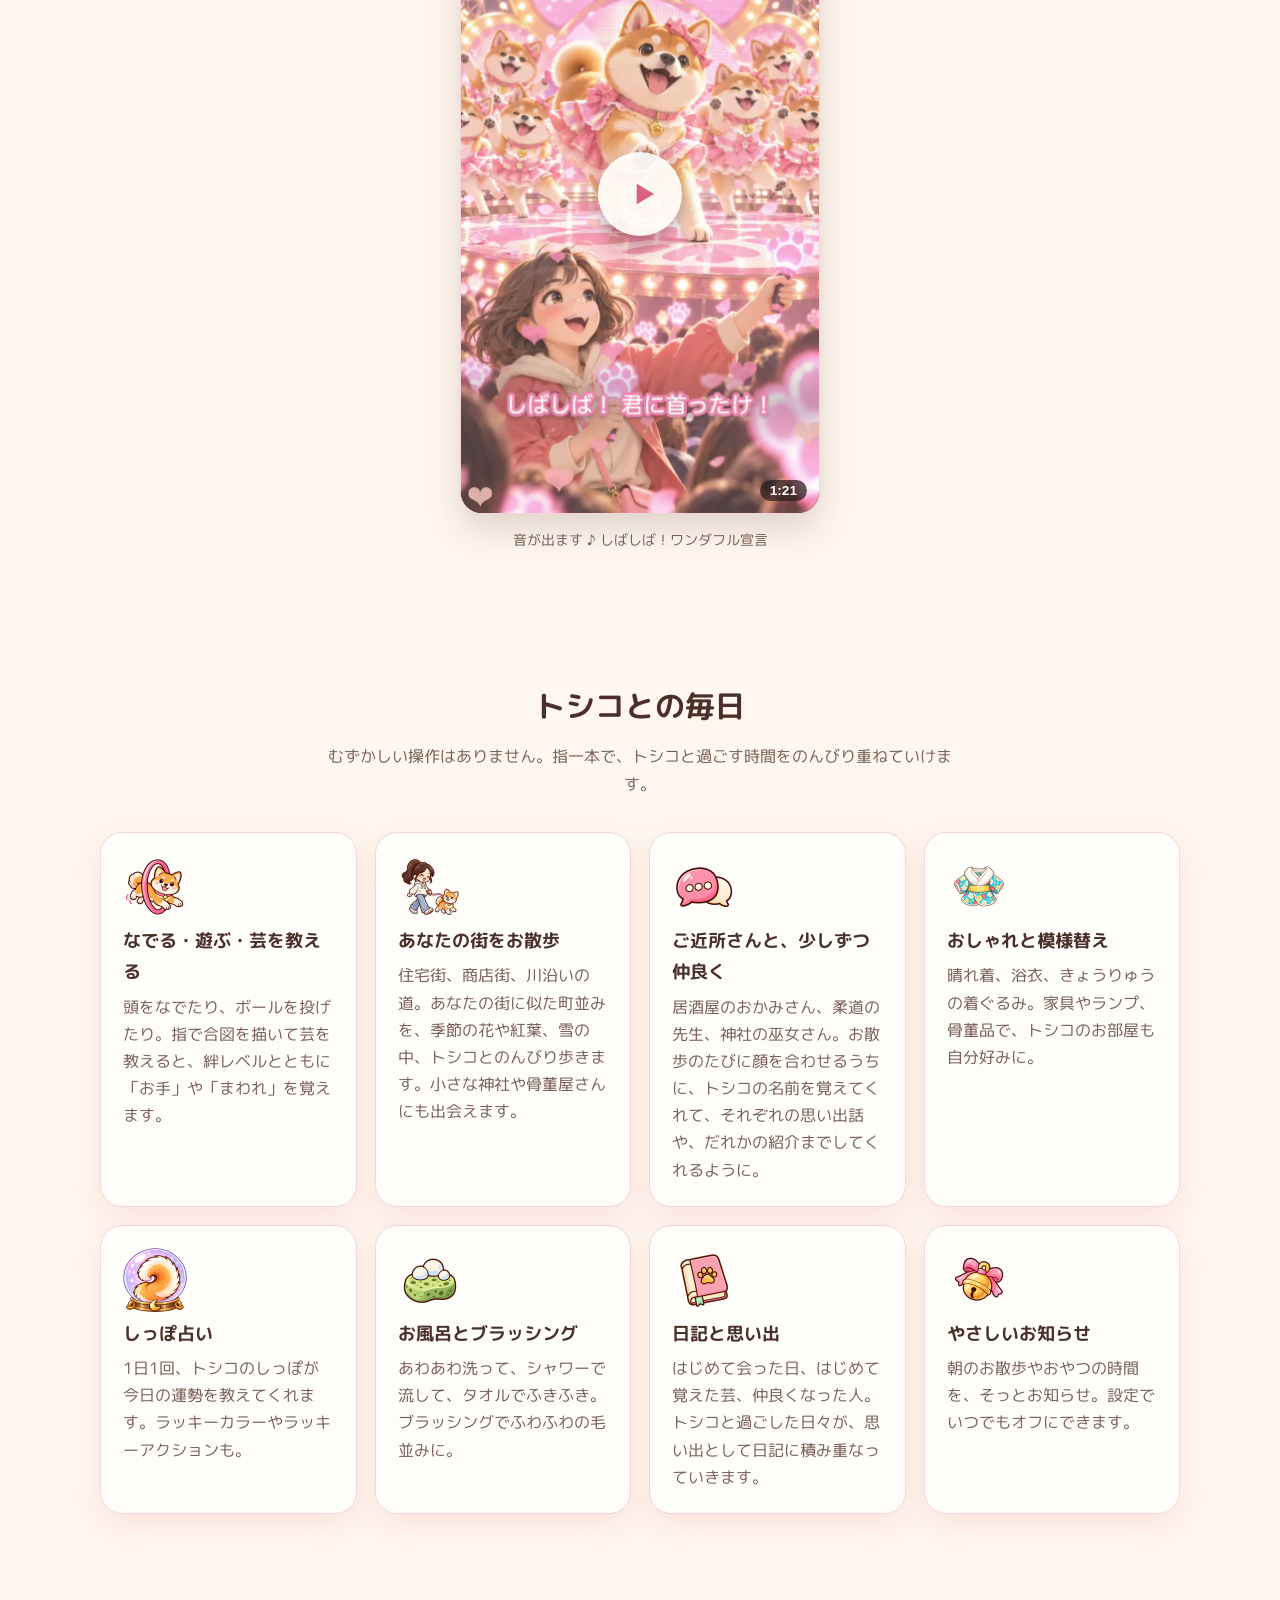
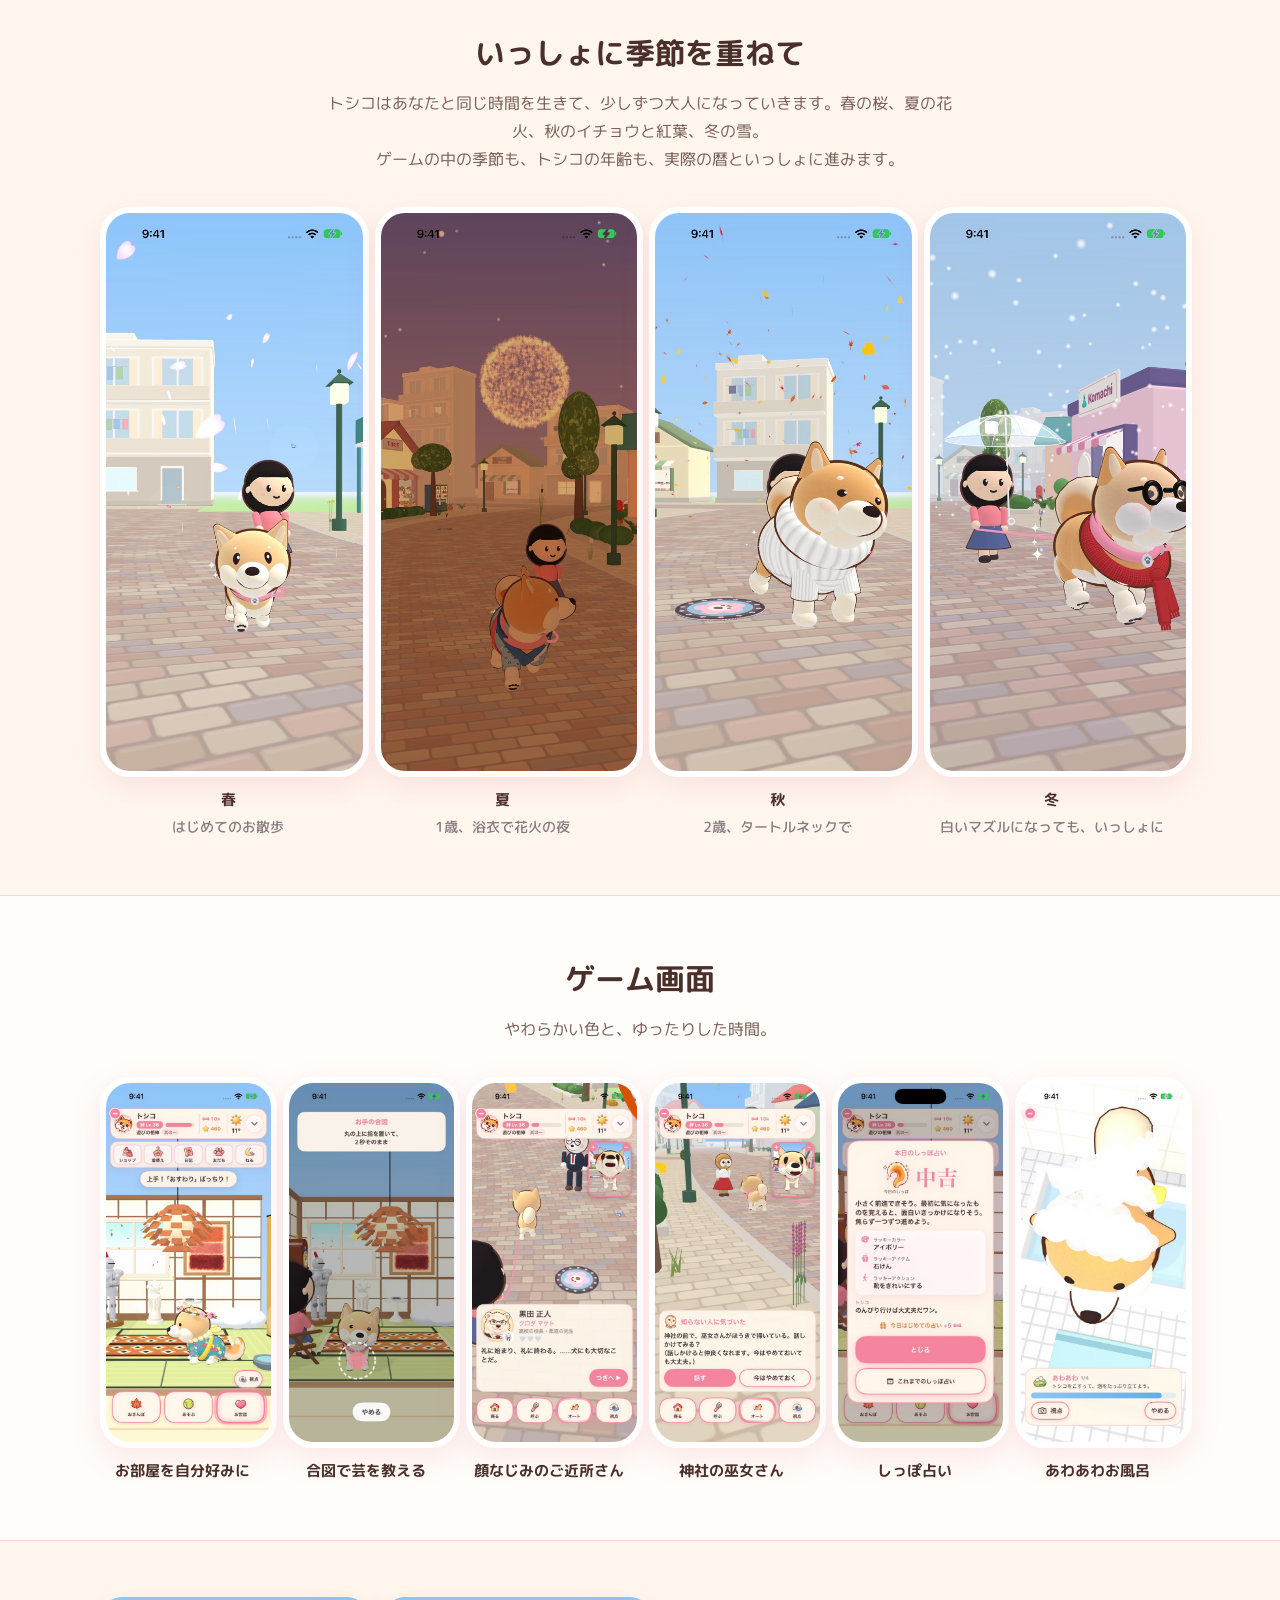
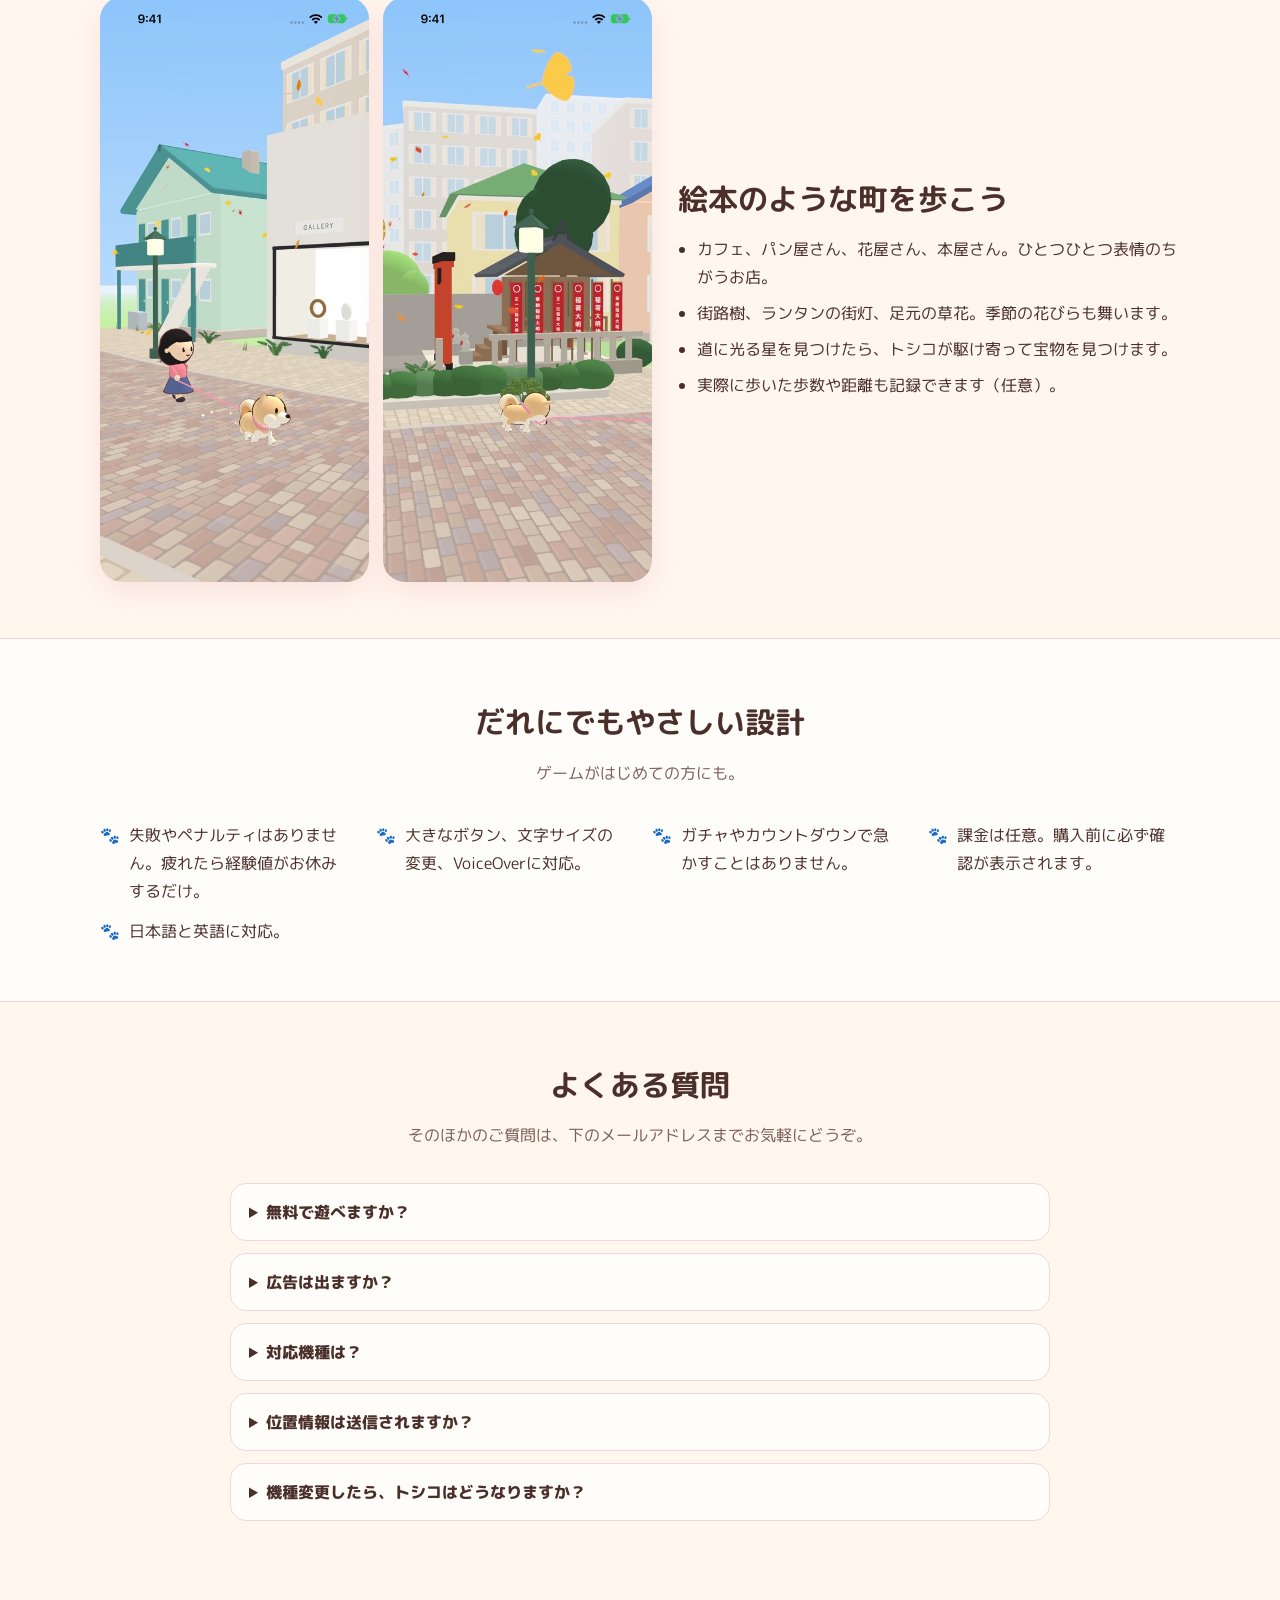
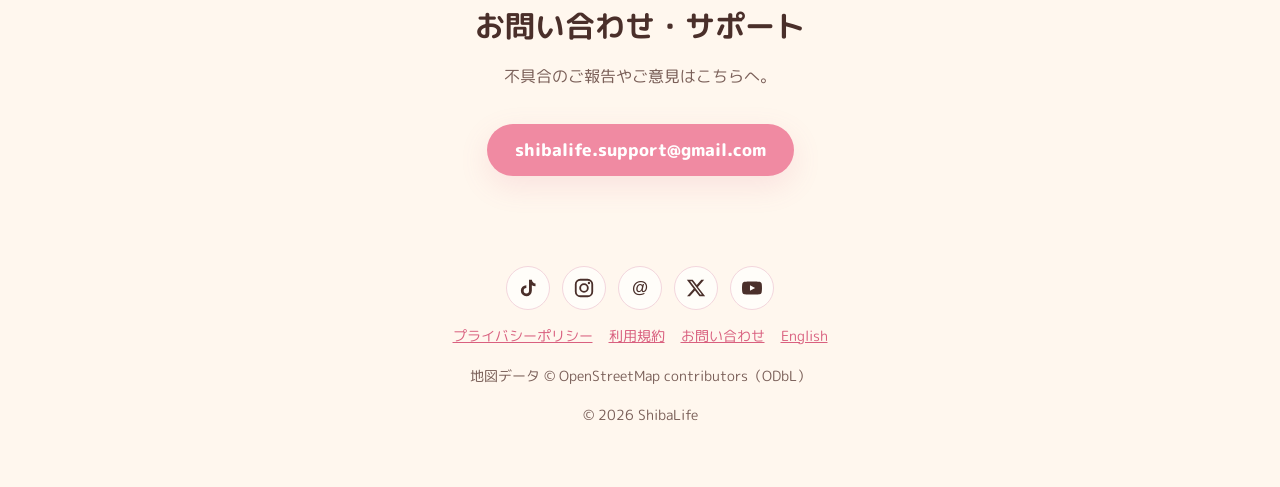
==== commit c71916ce: "Pictures retaken with the current Toshiko and the current game (the owner, 2026-11-11: update the we" ====
--- a/index.html
+++ b/index.html
@@ -202,7 +202,7 @@
   <section data-reveal id="town">
     <div class="wrap town">
       <div class="pics">
-        <img src="/img/town_street.jpg" width="460" height="1000" loading="lazy" alt="キャットストリートの小さなアトリエの前を歩くトシコ">
+        <img src="/img/town_street.jpg" width="460" height="1000" loading="lazy" alt="キャットストリートの小さなギャラリーの前を歩くトシコ">
         <img src="/img/town_aerial.jpg" width="460" height="1000" loading="lazy" alt="赤いのぼりが立つ、お散歩道の小さな神社">
       </div>
       <div>
